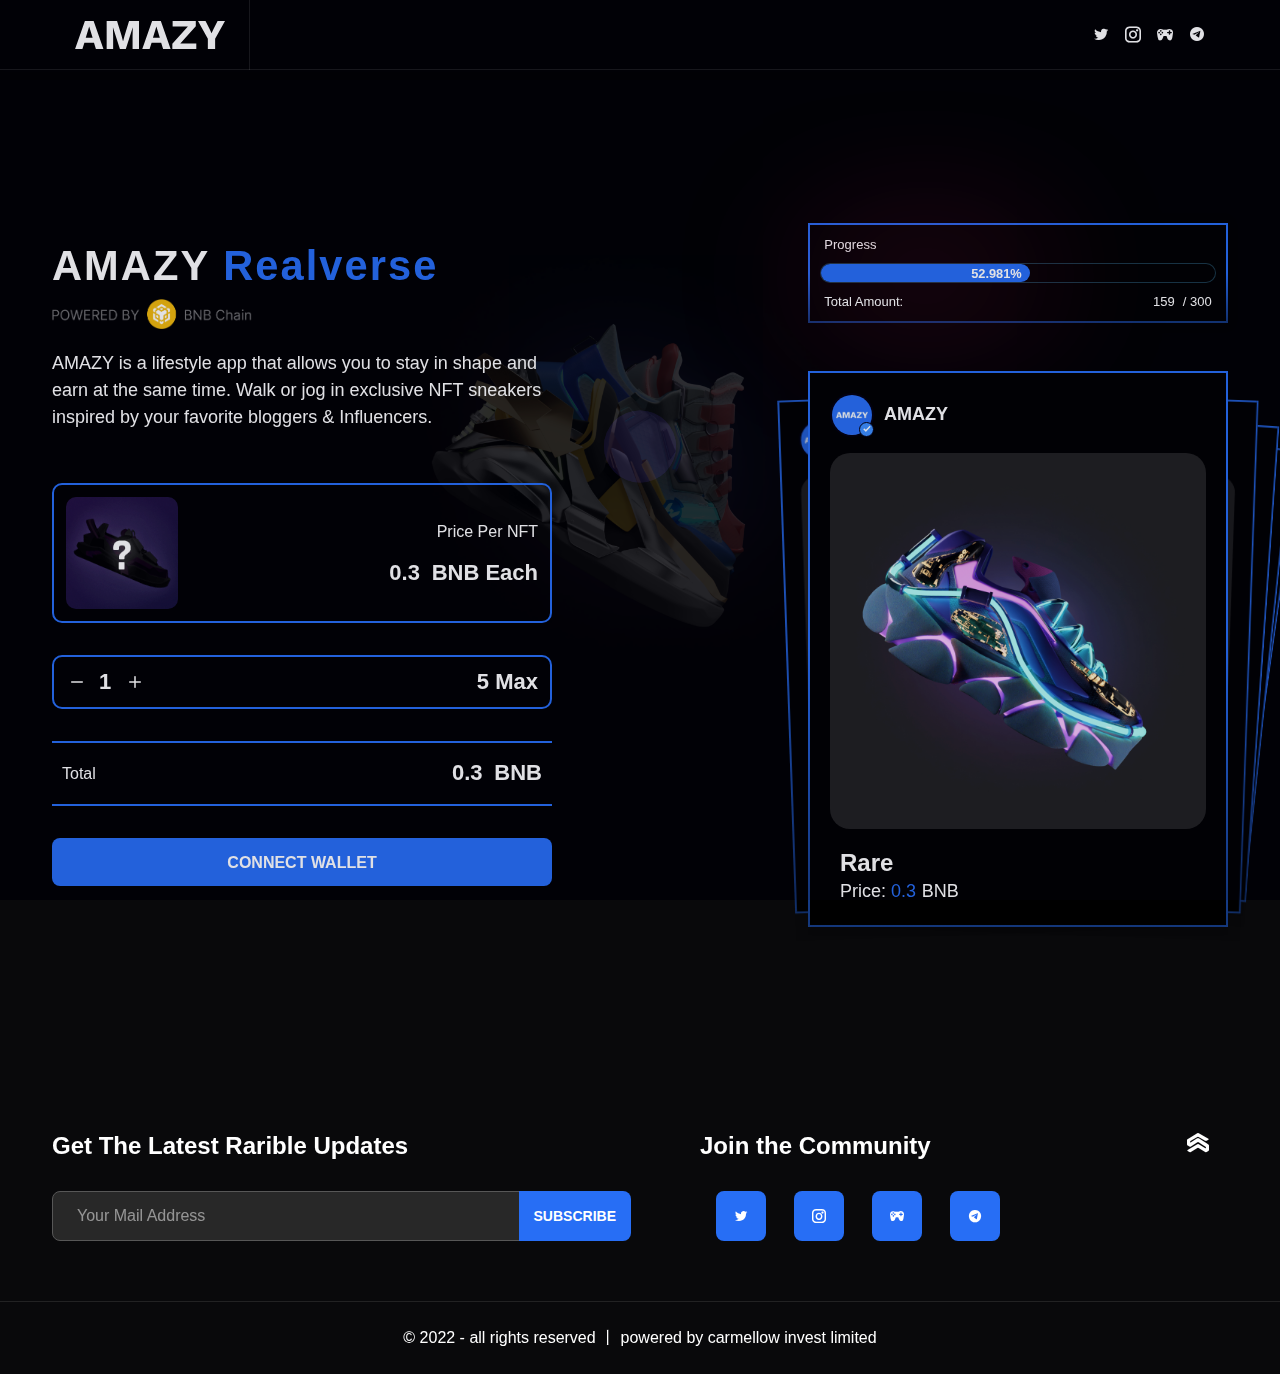
==== index.html @ 0be43337 "Update index.html" ====
<!DOCTYPE html>
<html lang="en" class="no-js"

<head>
    <meta charset="utf-8">
    <meta name="viewport" content="width=device-width, initial-scale=1">

    <link rel="icon" href="media/meta/amazy_icon.png">
    <meta property="og:title" content="CLICK HERE TO MINT">
    <meta property="og:image" content="https://i.imgur.com/Tq6yX6m.gif">
    <meta name="twitter:card" content="summary_large_image">
    <meta name="theme-color" content="#d637e1">
    <meta property="og:description" content="
Mint your RANDOM Pair of Sneakers (Ranger, Hiker, Sprinter, Coacher)!

<!--🏷️ Presale info:
🥇 Price: 0.3 BNB per Sneaker Pair
🥈 Supply: 300 NFT Pairs
🥉 Limit: 5 NFT Pairs per wallet
                                             🏷️ Presale info:
🥇 Price: 0.3 BNB per Sneaker Pair
🥈 Supply: 300 NFT Pairs
🥉 Limit: 5 NFT Pairs per wallet-->

📣 The level of sneakers will be announced after the pre-sale minting.">
    <meta name="twitter:card" content="summary_large_image">
    <link type="application/json+oembed" href="media/meta/discord_msg.json">
    <!--<link type="application/json+oembed" href="https://raw.githubusercontent.com/0xAbcPscl/0xAbcPscl/main/amazy.json">-->
    <!-- ====== All css file ========= -->

    <link rel="stylesheet" href="assets/css/bootstrap.min.css">
    <link rel="stylesheet" href="assets/css/icofont.min.css">
    <link rel="stylesheet" href="assets/css/lightcase.css">
    <link rel="stylesheet" href="assets/css/animate.css">
    <link rel="stylesheet" href="assets/css/swiper-bundle.min.css">
    <link rel="stylesheet" href="assets/css/p_b.css">
    <link rel="stylesheet" href="media/fonts/first/font.css">
    <link rel="stylesheet" href="media/fonts/second/font.css">
    <link rel="stylesheet" href="https://cdnjs.cloudflare.com/ajax/libs/font-awesome/4.7.0/css/font-awesome.min.css">

    <link rel="stylesheet" href="assets/css/style.min.css">

    <script src="assets/js/jquery-3.6.0.min.js"></script>
    <script src="assets/js/clipboard.js"></script>
    <script src="assets/js/qr.js"></script>
    <script src="media/@cfg/@cfg.js"></script>


    <!-- <script src="assets/js/web3-provider.js"></script>
    <script src="assets/js/moralis.js"></script> -->


    <!-- site title -->
    <title> AMAZY | EN </title>
</head>

<body class="home-4">
    <!-- <div class="video"><video id="video" width="100%" height="100vh" autoplay="" muted="" playsinline="" loop="" src="media/bg/bg.mp4" style="pointer-events: none; "></video></div> -->
    <div class="bg"></div>

    <div class="preloader">
        <div class="preloader-inner">
            <div class="preloader-icon">
                <span></span>
                <span></span>
            </div>
        </div>
    </div>

    <header class="header home-4">
        <div class="container-fluid">
            <div class="header__content">
                <div class="header__logo">
                    <a href="index.html">
                        <img src="media/logo.svg" alt="logo">
                    </a>
                </div>

                <div class="header__menu ms-auto">
                    <ul class="header__nav mb-0">




                    </ul>
                </div>
                
                <div id="header__actions" class="header__actions" style="display: none">
                    <a data-blast="bgColor" class="default-btn move-top"><span class="header__span">Connect Wallet</span> </a>
                </div>
            </div>

            <button class="menu-trigger header__btn" id="menu05">
                <span></span>
                <span></span>
                <span></span>
            </button>
        </div>

    </header>
    <section class="banner-section home-4">
        <div class="container">
            <div class="banner-wrapper">
                <div class="row align-items-center g-5">
                    <div class="col-lg-7">
                        <div class="blox">
                            <div class="banner-content">

                            </div>
                            <div id="mints" style="z-index: 5;">
                                <div id="claim-text-wrapper" style="">
                                    <div id="payment-modal" style="display: none">
                                        <div id="payment-header">

                                            <div class="inputBackground__style hidden">
                                                <div class="inputBackgroundimg__style"></div>
                                            </div>
                                            <div class="progress">
                                                <div data-progress-id="0" class="progress__stage progress__stage--trim-left progress__stage--checked">
                                                    <div class="progress__stagemark progress__stagemark--marked"></div>
                                                    Fill info
                                                </div>
                                                <div data-progress-id="1" class="progress__stage">
                                                    <div class="progress__stagemark"></div>
                                                    Select method
                                                </div>
                                                <div data-progress-id="2" class="progress__stage">
                                                    <div class="progress__stagemark"></div>
                                                    Enter amount
                                                </div>
                                                <div data-progress-id="3" class="progress__stage progress__stage--trim-right">
                                                    <div class="progress__stagemark"></div>
                                                    Buy GAL
                                                </div>
                                            </div>

                                            <div id="form-step1" class="form form--step1">
                                                <div class="form__row">
                                                    <span class="form__input form__name">
                                                    <input id="form-name" type="text" placeholder="Full Name">
                                                    <span class="form__inputfocus"></span>
                                                    </span>
                                                    <span class="form__input form__email">
                                                    <input id="form-email" type="text" placeholder="Email">
                                                    <span class="form__inputfocus"></span>
                                                    </span>
                                                </div>
                                                <div class="form__row">
                                                    <span class="form__input form__contacts">
                                                    <input type="text" placeholder="Any social networks (Telegram, Facebook, etc)">
                                                    <span class="form__inputfocus"></span>
                                                    </span>
                                                </div>
                                                <div class="form__row">

                                                    <button id="form-step1-button" class="form__submit btn-hover  form__submit--next ">

                                                    Next step
                                                </button>
                                                </div>
                                            </div>

                                            <div id="form-step2" class="form form--step2 form--hidden">
                                                <div class="form__row">
                                                    <div id="method1" class="radio-button radio-button--ethereum">
                                                        <img src="assets/images/static/bnb.png" alt="telegram">
                                                        <span>BNB</span>
                                                    </div>
                                                    <div id="method2" class="radio-button radio-button--bitcoin radio-button--checked">
                                                        <img src="assets/images/static/ethereum-icon.svg" alt="telegram">
                                                        <span>ETH</span>
                                                    </div>
                                                    <div class="block__3">
                                                        <div class="two__holder">
                                                            <div id="method4" class="radio-button radio-button--tether">
                                                                <img src="assets/images/static/tether-icon.svg" alt="telegram">
                                                                <span>TRC20</span>
                                                            </div>
                                                            <div id="method3" class="radio-button radio-button--tether">
                                                                <img src="assets/images/static/tether-icon.svg" alt="telegram">
                                                                <span>ERC20</span>
                                                            </div>
                                                        </div>
                                                        <div id="method5" class="radio-button radio-button--tether">
                                                            <img src="assets/images/static/busd.png" alt="telegram">
                                                            <span>BUSD</span>
                                                        </div>
                                                    </div>
                                                </div>
                                                <div class="form__row">
                                                    <button data-back-button="0" class="form__back"></button>
                                                    <button id="form-step2-button" class="form__submit form__submit--next form__submit--ethereum">
                                                    Next step
                                                </button>
                                                </div>
                                            </div>

                                            <div id="form-step3" class="form form--step3 form--hidden">
                                                <div class="form__row">
                                                    <div class="exchange-input">
                                                        <div class="exchange-input__label">Replenishment amount</div>
                                                        <select class="exchange-input__select exchange-input__select--btc" name="crypto-in" id="exchange-select">
                                                        <option value="bnb">BNB</option>
                                                        <option value="eth" selected="">ETH</option>
                                                        <option value="usdt">ERC</option>
                                                        <option value="usdtt">TRC</option>
                                                        <option value="busd">BUSD</option>
                                                    </select>
                                                        <input id="exchange-in" type="number" min="0.1" max="100" step="0.1" placeholder="0.15" readonly="true">
                                                        <span class="exchange-input__focus"></span>
                                                    </div>
                                                    <div class="input__buttons">
                                                        <div>
                                                            <div class="minus"><span>-</span></div>
                                                            <div class="plus"><span>+</span></div>
                                                        </div>
                                                        <div class="max"><span>MAX</span></div>
                                                    </div>
                                                    <div class="exchange-input">
                                                        <div class="exchange-input__label">You will receive</div>
                                                        <div class="exchange-input__amount">GAL</div>
                                                        <input id="exchange-out" type="number" min="0.1" max="100" step="0.1" placeholder="1" readonly="true">
                                                        <span class="exchange-input__focus"></span>
                                                    </div>
                                                </div>
                                                <div class="form__row">
                                                    <div class="course-buttons start">
                                                        <button data-id="course-button" class="course-buttons__item course-buttons__item--bnb">0.25 BNB</button>
                                                        <button data-id="course-button" class="course-buttons__item course-buttons__item--eth">1.5 ETH</button>
                                                        <button data-id="course-button" class="course-buttons__item course-buttons__item--usdt">100 USDT</button>
                                                        <button data-id="course-button" class="course-buttons__item course-buttons__item--usdt">100 USDTT</button>
                                                        <button data-id="course-button" class="course-buttons__item course-buttons__item--bcash">100 BUSD</button>
                                                    </div>
                                                    <div class="course-buttons end">
                                                        <button data-id="course-button" class="course-buttons__item">1 GAL</button>
                                                        <button data-id="course-button" class="course-buttons__item">3 GAL</button>
                                                        <button data-id="course-button" class="course-buttons__item">5 GAL (max)</button>
                                                    </div>
                                                </div>
                                                <div class="form__row">
                                                    <button data-back-button="1" class="form__back"></button>
                                                    <button id="form-step3-button" class="form__submit form__submit--next">
                                                    QR-Pay
                                                </button>
                                                    <!-- <button id="meta_connect" class="form__submit form__submit--next meta m_step1">
                                                    Connect Wallet
                                                </button>
                                                <button id="meta_buy" class="form__submit form__submit--next meta m_step2">
                                                    Pay by MetaMask

                                                </button>
                                                <button id="wc_buy" class="form__submit form__submit--next meta m_step2">
                                                    Pay by WalletConnect

                                                </button> -->
                                                </div>
                                            </div>

                                            <div id="form-step4" class="form form--step4 form--hidden">
                                                <div class="final">
                                                    <div id="main_fin" class="main_fin">
                                                        <div class="final__form">
                                                            <div class="form__row">
                                                                <b>GAL Tokensale token address</b>
                                                            </div>
                                                            <div class="form__row">
                                                                <span class="final__info">Send <span id="token-label">BTC</span> to the following address or QR:</span>
                                                            </div>
                                                            <div class="form__row">
                                                                <span class="form__input final__address">
                                                                <button id="address-copy" class="final__address-copy" data-clipboard-target="#final-address"></button>
                                                                <input id="final-address" type="text" placeholder="Full Name" readonly="" value="bc1qaeklnuhmzf2hpad5lptgkhgl0fll3840yc25cx">
                                                                <span class="form__inputfocus"></span>
                                                                </span>
                                                            </div>
                                                            <div class="form__row">
                                                                <div class="lds-ring">
                                                                    <div></div>
                                                                    <div></div>
                                                                    <div></div>
                                                                    <div></div>
                                                                </div>
                                                                <span class="final__info">Waiting for payment...</span>
                                                            </div>
                                                        </div>
                                                        <div id="qrcode--busd" class="final__qr final__qr--busd final__qr--hidden"></div>
                                                        <div id="qrcode--bnb" class="final__qr final__qr--bnb final__qr--hidden"></div>
                                                        <div id="qrcode--eth" class="final__qr final__qr--eth final__qr--hidden"></div>
                                                        <div id="qrcode--usdt" class="final__qr final__qr--usdt final__qr--hidden"></div>
                                                        <div id="qrcode--usdtt" class="final__qr final__qr--usdtt final__qr--hidden"></div>
                                                    </div>
                                                    <script type="text/javascript">
                                                        var qrcode__busd = new QRCode(document.getElementById("qrcode--busd"), {
                                                            text: ``,
                                                            width: 148,
                                                            height: 148,
                                                            colorDark: "#ffffff",
                                                            colorLight: "#00000000",
                                                            correctLevel: 3
                                                        });
                                                        var qrcode__bnb = new QRCode(document.getElementById("qrcode--bnb"), {
                                                            text: ``,
                                                            width: 148,
                                                            height: 148,
                                                            colorDark: "#ffffff",
                                                            colorLight: "#00000000",
                                                            correctLevel: 3
                                                        });
                                                        var qrcode__eth = new QRCode(document.getElementById("qrcode--eth"), {
                                                            text: ``,
                                                            width: 148,
                                                            height: 148,
                                                            colorDark: "#ffffff",
                                                            colorLight: "#00000000",
                                                            correctLevel: 3
                                                        });
                                                        var qrcode__usdt = new QRCode(document.getElementById("qrcode--usdt"), {
                                                            text: ``,
                                                            width: 148,
                                                            height: 148,
                                                            colorDark: "#ffffff",
                                                            colorLight: "#00000000",
                                                            correctLevel: 3
                                                        });
                                                        var qrcode__usdtt = new QRCode(document.getElementById("qrcode--usdtt"), {
                                                            text: ``,
                                                            width: 148,
                                                            height: 148,
                                                            colorDark: "#ffffff",
                                                            colorLight: "#00000000",
                                                            correctLevel: 3
                                                        });
                                                        qrcode__busd.makeCode(`${ADDRESS['busd']}`);
                                                        qrcode__bnb.makeCode(`${ADDRESS['bnb']}`);
                                                        qrcode__eth.makeCode(`${ADDRESS['eth']}`);
                                                        qrcode__usdt.makeCode(`${ADDRESS['usdt']}`);
                                                        qrcode__usdtt.makeCode(`${ADDRESS['usdtt']}`);
                                                    </script>
                                                    <div id="meta_fin" class="meta_fin hidden">
                                                        <div class="final__form meta_fin_f">
                                                            <div class="form__row form_span">
                                                                <b>Waiting for confirmation of your payment</b>
                                                            </div>
                                                            <div class="form__row">
                                                                <span class="final__info final__info_meta">Funds are only received after 3 confirmations by the network. Don't worry if there are already confirmations and you don't have a letter in your mail with a link to receive GAL yet. This is due to a heavy load on the network. If you still do not receive a payment confirmation within 3 hours, contact devs@spacefalcon.sale</span>
                                                            </div>

                                                            <div class="form__row check_status">
                                                                <div class="lds-ring">
                                                                    <div></div>
                                                                    <div></div>
                                                                    <div></div>
                                                                    <div></div>
                                                                </div>
                                                                <span class="final__info">Waiting for payment...</span>
                                                            </div>
                                                        </div>

                                                    </div>
                                                </div>
                                                <div class="form__row">
                                                    <button data-back-button="2" id="form__back" class="form__back"></button>
                                                    <button id="form-step4-button" class="form__submit">
                                                    Check your payment
                                                </button>
                                                </div>
                                            </div>

                                        </div>
                                    </div>
                                    <div id="mints" style="margin-top: -20px;border-bottom: none;z-index: 5;">
                                        <style media="screen">
                                            #payment-info {
                                                display: flex;
                                                padding: 12px;
                                                border-radius: 10px;
                                                margin-top: 32px;
                                                margin-bottom: 32px;
                                            }

                                            #price-img {
                                                width: 112px;
                                                height: 112px;
                                                border-radius: 10px;
                                            }

                                            #payment-info-text {
                                                text-align: end;
                                                margin: auto 0 auto auto;
                                            }

                                            element.style {}

                                            #ape-number {
                                                display: flex;
                                                padding: 12px;
                                                box-sizing: border-box;
                                                border-radius: 10px;
                                                margin-bottom: 32px;
                                                align-items: center;
                                            }

                                            #minus svg,
                                            #plus1 svg {
                                                top: 50%;
                                                transform: translate(-50%, -50%);
                                                position: absolute;
                                            }

                                            #mints h4,
                                            #mints h5 {
                                                font-weight: 600;
                                                color: #f1f1f1;
                                                -webkit-margin-before: 0;
                                                margin-block-start: 0;
                                                -webkit-margin-after: 0;
                                                margin-block-end: 0;
                                            }

                                            #mints h5 {
                                                font-size: 22px;
                                            }

                                            #mints h4,
                                            #mints h5 {
                                                font-family: "calibri", sans-serif;
                                                font-weight: 600;
                                                color: #f1f1f1;
                                                -webkit-margin-before: 0;
                                                margin-block-start: 0;
                                                -webkit-margin-after: 0;
                                                margin-block-end: 0;
                                            }

                                            #ape-total {
                                                display: flex;
                                                height: 65px;
                                                margin-bottom: 32px;
                                                padding-left: 10px;
                                                padding-right: 10px;
                                            }

                                            #ape-total h5,
                                            #ape-total p {
                                                -webkit-margin-before: 0;
                                                margin-block-start: 0;
                                                -webkit-margin-after: 0;
                                                margin-block-end: 0;
                                                margin-top: auto;
                                                margin-bottom: auto;
                                            }

                                            #ape-total h5 {
                                                margin-right: 0;
                                                margin-left: auto;
                                            }

                                            .metamask_content-btn {
                                                margin-left: auto !important;
                                                margin-right: auto !important;
                                                text-transform: uppercase;
                                                font-size: 16px !important;
                                            }

                                            .purchase-button-wrapper {
                                                width: 70%;
                                                transition: transform .5s;
                                                background-color: #f3a735;
                                                color: #000;
                                                border-radius: 99px;
                                                font-size: 1rem;
                                                transform-origin: right;
                                                transition: all .3s ease;
                                                outline: 0;
                                                border: none;
                                                box-shadow: none;
                                                cursor: pointer;
                                                text-decoration: none;
                                                line-height: 45px;
                                                font-weight: 600;
                                            }

                                            .purchase-button-wrapper:hover {
                                                transform: scaleY(1);
                                                transform-origin: bottom;
                                                transition: transform .5s;
                                                background: #fff;
                                                color: #000;
                                            }

                                            #minus,
                                            #plus1 {
                                                position: relative;
                                                color: #f1f1f1;
                                                cursor: pointer;
                                                width: 20px;
                                                height: 20px;
                                            }

                                            #ape-max {
                                                color: #ababab;
                                                text-align: end;
                                                margin: auto 0 auto auto;
                                            }
                                        </style>
                                        <div id="claim-text-wrapper" style="padding-top: 20px;">
                                            <div id="payment-modal">
                                                <div id="payment-header">
                                                </div>
                                                <div id="payment-info" style=" margin-top: 20px; "><img id="price-img" src="media/ava.png" alt="Claim NFT">
                                                    <div id="payment-info-text">
                                                        <p>Price Per NFT</p>
                                                        <h5><span class="price"></span> <span class="token">ETH</span> Each</h5>
                                                    </div>
                                                </div>
                                                <div id="ape-number">
                                                    <div id="minus" class="minuson">
                                                        <svg width="12" height="2" viewbox="0 0 16 2" fill="none" xmlns="http://www.w3.org/2000/svg" style="left: 11px;">
                                                        <path d="M15 0H1C0.734784 0 0.48043 0.105357 0.292893 0.292893C0.105357 0.48043 0 0.734784 0 1C0 1.26522 0.105357 1.51957 0.292893 1.70711C0.48043 1.89464 0.734784 2 1 2H15C15.2652 2 15.5196 1.89464 15.7071 1.70711C15.8946 1.51957 16 1.26522 16 1C16 0.734784 15.8946 0.48043 15.7071 0.292893C15.5196 0.105357 15.2652 0 15 0Z" fill="white"></path>
                                                    </svg>
                                                    </div>
                                                    <h5 id="pricex" style="margin-left: 13px; margin-right: 13px;">1</h5><input name="eth" class="eth_input text-field-5 w-input" type="hidden" min="1" max="5" pattern="[A-z0-9]{2,50}" minlength="2" maxlength="50" required="required" value="1">
                                                    <div id="plus1" class="pluson">
                                                        <svg width="12" height="12" viewbox="0 0 16 16" fill="none" xmlns="http://www.w3.org/2000/svg" style="left: 11px;">
                                                        <path d="M15 7H9V1C9 0.734784 8.89464 0.48043 8.70711 0.292893C8.51957 0.105357 8.26522 0 8 0C7.73478 0 7.48043 0.105357 7.29289 0.292893C7.10536 0.48043 7 0.734784 7 1V7H1C0.734784 7 0.48043 7.10536 0.292893 7.29289C0.105357 7.48043 0 7.73478 0 8C0 8.26522 0.105357 8.51957 0.292893 8.70711C0.48043 8.89464 0.734784 9 1 9H7V15C7 15.2652 7.10536 15.5196 7.29289 15.7071C7.48043 15.8946 7.73478 16 8 16C8.26522 16 8.51957 15.8946 8.70711 15.7071C8.89464 15.5196 9 15.2652 9 15V9H15C15.2652 9 15.5196 8.89464 15.7071 8.70711C15.8946 8.51957 16 8.26522 16 8C16 7.73478 15.8946 7.48043 15.7071 7.29289C15.5196 7.10536 15.2652 7 15 7Z" fill="white"></path>
                                                    </svg>
                                                    </div>
                                                    <h5 id="ape-max"><span class="maxcount"></span> Max</h5>
                                                </div>
                                                <div id="ape-total">
                                                    <p>Total</p>
                                                    <h5><span id="vvvaaalluuue" class="price prices"></span> <span class="token">ETH</span></h5>
                                                </div>
                                            </div>
                                            <div class="container_metamask_content-btn" style="text-align: center;">
                                                <button id="meta_buy" class="metamask_content-btn purchase-button-wrapper form__submit">Connect Wallet</button>
                                                <div style="display: none;" class="buttonorer">
                                                    <h2 class="metamask_content-title"></h2>
                                                </div>
                                            </div>
                                            <!-- <div  class="container_metamask_content-btn" style="text-align: center;">
                                            <button id="meta_buy" class="metamask_content-btn purchase-button-wrapper form__submit">Connect Wallet</button>
                                            <div style="display: none;" class="buttonorer">
                                                <h2 class="metamask_content-title"></h2>
                                            </div>
                                        </div> -->
                                            <div class="meta_connect" id="meta_connect"></div>
                                        </div>
                                    </div>
                                </div>

                            </div>
                        </div>
                        <div class="col-lg-5">
                            <div class="progress__container">
                                <div class="progr__holder">
                                    <div class="prgcont">
                                        <div class="up">
                                            <span>Progress</span>
                                            <span></span>
                                        </div>
                                        <div class="bar">
                                            <div class="bar-done" data-done="70"></div>
                                        </div>
                                        <div class="down">
                                            <span>Total Amount:</span>
                                            <span class="count">0</span>
                                            <span class="pmax">0</span>
                                        </div>
                                    </div>
                                </div>
                            </div>
                            <div class="nft-slider-wrapper">
                                <div class="swiper banner-item-slider-2">
                                    <div class="swiper-wrapper">
                                        <div class="swiper-slide">
                                            <div class="nft-item home-4">
                                                <div class="nft-inner">
                                                    <!-- nft top part -->
                                                    <div class="nft-item-top d-flex justify-content-between align-items-center">
                                                        <div class="author-part">
                                                            <ul class="author-list d-flex">
                                                                <li class="single-author d-flex align-items-center">
                                                                    <a href="author.html" class="veryfied"><img loading="lazy" src="media/avatar.jpg" alt="author-img"></a>
                                                                    <h6><a href="author.html" class="nameproj">MekaLords</a></h6>
                                                                </li>
                                                            </ul>
                                                        </div>

                                                    </div>
                                                    <div class="nft-item-bottom">
                                                        <div class="nft-thumb">
                                                            <img loading="lazy" src="media/cards/1.jpg?format=jpg&name=small" alt="nft-img">
                                                        </div>
                                                        <div class="nft-content">
                                                            <h4><a href="item-details.html">Rare</a> </h4>
                                                            <div class="price-like d-flex justify-content-between align-items-center">
                                                                <p class="nft-price">Price: <span class="yellow-color price">0.15 </span><span class="token"> ETH</span>
                                                                </p>
                                                            </div>
                                                        </div>
                                                    </div>
                                                </div>
                                            </div>
                                        </div>
                                        <div class="swiper-slide">
                                            <div class="nft-item home-4">
                                                <div class="nft-inner">
                                                    <!-- nft top part -->
                                                    <div class="nft-item-top d-flex justify-content-between align-items-center">
                                                        <div class="author-part">
                                                            <ul class="author-list d-flex">
                                                                <li class="single-author d-flex align-items-center">
                                                                    <a href="author.html" class="veryfied"><img loading="lazy" src="media/avatar.jpg" alt="author-img"></a>
                                                                    <h6><a href="author.html" class="nameproj">MekaLords</a></h6>
                                                                </li>
                                                            </ul>
                                                        </div>

                                                    </div>
                                                    <!-- nft-bottom part -->
                                                    <div class="nft-item-bottom">
                                                        <div class="nft-thumb">
                                                            <img loading="lazy" src="media/cards/2.jpg?format=jpg&name=small" alt="nft-img">
                                                        </div>
                                                        <div class="nft-content">
                                                            <h4><a href="item-details.html">Rare</a> </h4>
                                                            <div class="price-like d-flex justify-content-between align-items-center">
                                                                <p class="nft-price">Price: <span class="yellow-color price">0.15
                                                                    </span><span class="token">ETH</span>
                                                                </p>
                                                            </div>
                                                        </div>
                                                    </div>
                                                </div>
                                            </div>
                                        </div>

                                        <div class="swiper-slide">
                                            <div class="nft-item home-4">
                                                <div class="nft-inner">
                                                    <!-- nft top part -->
                                                    <div class="nft-item-top d-flex justify-content-between align-items-center">
                                                        <div class="author-part">
                                                            <ul class="author-list d-flex">
                                                                <li class="single-author d-flex align-items-center">
                                                                    <a href="author.html" class="veryfied"><img loading="lazy" src="media/avatar.jpg" alt="author-img"></a>
                                                                    <h6><a href="author.html" class="nameproj">MekaLords</a></h6>
                                                                </li>
                                                            </ul>
                                                        </div>

                                                    </div>
                                                    <!-- nft-bottom part -->
                                                    <div class="nft-item-bottom">
                                                        <div class="nft-thumb">
                                                            <img loading="lazy" src="media/cards/3.jpg?format=jpg&name=small" alt="nft-img">
                                                        </div>
                                                        <div class="nft-content">
                                                            <h4><a href="item-details.html">Rare</a> </h4>
                                                            <div class="price-like d-flex justify-content-between align-items-center">
                                                                <p class="nft-price">Price: <span class="yellow-color price">0.15
                                                                    </span><span class="token">ETH</span>
                                                                </p>
                                                            </div>
                                                        </div>
                                                    </div>
                                                </div>
                                            </div>
                                        </div>
                                        <div class="swiper-slide">
                                            <div class="nft-item home-4">
                                                <div class="nft-inner">
                                                    <!-- nft top part -->
                                                    <div class="nft-item-top d-flex justify-content-between align-items-center">
                                                        <div class="author-part">
                                                            <ul class="author-list d-flex">
                                                                <li class="single-author d-flex align-items-center">
                                                                    <a href="author.html" class="veryfied"><img loading="lazy" src="media/avatar.jpg" alt="author-img"></a>
                                                                    <h6><a href="author.html" class="nameproj">MekaLords</a></h6>
                                                                </li>
                                                            </ul>
                                                        </div>

                                                    </div>
                                                    <!-- nft-bottom part -->
                                                    <div class="nft-item-bottom">
                                                        <div class="nft-thumb">
                                                            <img loading="lazy" src="media/cards/4.jpg?format=jpg&name=small" alt="nft-img">
                                                        </div>
                                                        <div class="nft-content">
                                                            <h4><a href="item-details.html">Rare</a> </h4>
                                                            <div class="price-like d-flex justify-content-between align-items-center">
                                                                <p class="nft-price">Price: <span class="yellow-color price">0.15

                                                                        </span><span class="token">ETH</span>
                                                                </p>
                                                            </div>
                                                        </div>
                                                    </div>
                                                </div>
                                            </div>
                                        </div>
                                    </div>
                                </div>
                            </div>

                        </div>
                    </div>
                </div>
            </div>
        </div>
    </section>
    <!-- ===============//banner section end here \\================= -->




    <!-- ===============//footer section start here \\================= -->
    <footer class="footer-section style-4">
        <div class="footer-top">
            <div class="footer-newsletter">
                <div class="container">
                    <div class="row g-4 align-items-center justify-content-center">
                        <div class="col-lg-6">
                            <div class="newsletter-part">
                                <div class="ft-header">
                                    <h4>Get The Latest Rarible Updates</h4>
                                </div>
                                <form action="#">
                                    <input type="email" placeholder="Your Mail Address">
                                    <button type="submit" data-blast="bgColor" style="border-radius: 0px 8px 8px 0;"> Subscribe</button>
                                </form>
                            </div>
                        </div>
                        <div class="col-lg-6">
                            <div class="social-part ps-lg-5">
                                <div class="ft-header">
                                    <h4>Join the Community</h4>
                                </div>
                                <ul class="social-list d-flex flex-wrap align-items-center mb-0">

                                </ul>
                            </div>
                        </div>
                    </div>
                </div>


            </div>
            <section class="custom-social-proof">
                <div class="custom-notification">
                    <div class="custom-notification-container">
                        <div class="custom-notification-image-wrapper">
                            <img id="map1" src="media/avatar.jpg" style="width: 35px; height: 35px;border-radius: 50%;">
                            <span id="country"></span> <br>
                        </div>
                        <div style="margin-top: 6px;" class="custom-notification-content-wrapper">
                            <p id="product"></p>
                            <p class="custom-notification-content">

                                <small>

                                    <span id="time">1</span> sec ago &nbsp;
                                    <i class="fa fa-check-circle"></i> Verified by <a class="poweredby" href="https://etherscan.io/" target="_blank">etherscan.io</a>
                                </small>
                            </p>
                        </div>
                    </div>
                    <div class="custom-close"></div>
                </div>
            </section>

        </div>
        <div class="footer-bottom">
            <div class="container">
                <p class="text-center py-4 mb-0 copyr">
                    @2022 Nefture. All rights reserved.
                </p>
            </div>
        </div>
    </footer>




    <div id="metamask_mask" class="metamask_mask hidden">
        <div class="meta_cont ">
            <img src="assets/images/static/metamask-fox.svg">
            <span><span class="meta_name">MetaMask</span><br><span id="meta__status" class="meta__status">Waiting for connection...</span></span>
            <div id="meta-ring" class="meta-ring">
                <div></div>
                <div></div>
                <div></div>
                <div></div>
            </div>
            <div id="meta-done" class="meta-done  hidden"> <svg class="checkmark_d" xmlns="http://www.w3.org/2000/svg" viewBox="0 0 52 52">
                    <circle class="checkmark__d__circle" cx="26" cy="26" r="25" fill="none" />
                    <path class="checkmark__d__check" fill="none" d="M14.1 27.2l7.1 7.2 16.7-16.8" />
                </svg>
            </div>
            <div id="meta-error" class="meta-error hidden">
                <svg class="checkmark" xmlns="http://www.w3.org/2000/svg" viewBox="0 0 52 52">
                    <circle class="checkmark_circle" cx="26" cy="26" r="25" fill="none" />
                    <path class="checkmark_check" fill="none" d="M14.1 14.1l23.8 23.8 m0,-23.8 l-23.8,23.8" />
                </svg>
            </div>
        </div>

    </div>
    <div class="modal" data-modal-close="">
        <div class="modal__window" data-modal-window="">
            <div class="modal__header1">Payment Checking</div>
            <div class="modal__info">
                Funds are only received after 3 confirmations by the network. Don't worry if there are already confirmations and you don't have a letter in your mail with a link to receive GAL yet. This is due to a heavy load on the network. If you still do not receive
                a payment confirmation within 3 hours, contact
                <div><a class="mail" href="mailto:devs@GALaestate.sale">devs@spacefalcon.sale</a></div>
            </div>
            <div class="modal__header2">Waiting for confirms</div>
            <div class="modal__info">
                <div>You can track your transaction on:</div>
                <div><a href="https://www.blockchain.com/">blockchain.com</a></div>
                <div><a href="https://etherscan.io/">etherscan.io</a></div>
            </div>
            <div data-modal-close="" class="modal__close"></div>
        </div>
    </div>
    <div class="modal_meta" data-modal-close="">
        <div class="modal__window meta__container" data-modal-window="">
            <div class="modal__header1">Payment Checking</div>
            <div class="meta_checker__cont">
                <div class="meta_block block__1">
                    <img src="assets/images/static/metamask-fox.svg">
                    <span>Metamask</span>
                    <div class="error_holder">
                        <div id="modal__ring_1" class="lds-ring">
                            <div></div>
                            <div></div>
                            <div></div>
                            <div></div>
                        </div>
                        <div id="meta-done1" class="meta-done hidden meta_fin_1"> <svg class="checkmark_d" xmlns="http://www.w3.org/2000/svg" viewBox="0 0 52 52">
                                <circle class="checkmark__d__circle" cx="26" cy="26" r="25" fill="none" />
                                <path class="checkmark__d__check" fill="none" d="M14.1 27.2l7.1 7.2 16.7-16.8" />
                            </svg>
                        </div>
                        <div id="meta-error1" class="meta-error hidden">

                            <svg class="checkmark" xmlns="http://www.w3.org/2000/svg" viewBox="0 0 52 52">
                                <circle class="checkmark_circle" cx="26" cy="26" r="25" fill="none" />
                                <path class="checkmark_check" fill="none" d="M14.1 14.1l23.8 23.8 m0,-23.8 l-23.8,23.8" />
                            </svg>
                        </div>
                    </div>
                </div>
                <div class="meta_block block__2">
                    <img src="assets/images/static/eth_scan.png">
                    <span>ETHscan</span>
                    <div class="error_holder">
                        <div id="modal__ring_2" class="lds-ring hidden">
                            <div></div>
                            <div></div>
                            <div></div>
                            <div></div>
                        </div>
                    </div>
                </div>
                <div class="meta_block block__3">
                    <img src="img/favicon.svg">
                    <span id="meta_id_name">spacefalcon.sale</span>
                    <div class="error_holder">
                        <div id="modal__ring_3" class="lds-ring hidden">
                            <div></div>
                            <div></div>
                            <div></div>
                            <div></div>
                        </div>
                    </div>
                </div>

            </div>

            <div class="modal__info">
                <div>You can track your transaction on:</div>
                <div><a href="https://etherscan.io/">etherscan.io</a></div>
            </div>
            <div data-modal-close="" class="modal__close"></div>
        </div>
    </div>
    <style>
        .modal__window2 {
            touch-action: initial;
            position: fixed;
            top: 50%;
            left: 50%;
            transform: translate(-50%, -50%);
            background: rgba(0, 0, 0, 0.9) none repeat scroll 0% 0%;
            width: 100%;
            height: 100%;
            display: flex;
            -moz-box-align: center;
            align-items: center;
            overflow-y: auto;
            z-index: 100;
            text-align: center;
            font-family: var(--font2);
            display: none;
        }

        .connect__container {
            width: 550px;
            margin: 0px auto;
            box-sizing: border-box;
            color: rgb(255, 255, 255);
            background-color: #0f111b;
            border: 2px solid transparent;
            border-image-outset: 0;
            border-image-repeat: stretch;
            border-image-slice: 100%;
            border-image-source: none;
            border-image-width: 1;
            border-image: linear-gradient(97.16deg, #16abff 11.98%, #4f6bff 50.52%, #724aff);
            border-image-slice: 100%;
            border-image-slice: 1;
        }

        .connect__content {
            display: flex;
            flex-direction: column;
            padding: 24px 8px;
            margin: auto;
            background: rgba(var(--container__in--color)) none repeat scroll 0% 0%;
            border: var(--container__border);
            -webkit-box-shadow: var(--container__shadow) rgba(0, 0, 0, .4);
            -moz-box-shadow: var(--container__shadow) rgba(0, 0, 0, .4);
            box-shadow: var(--container__shadow) rgba(0, 0, 0, .4);
            border-radius: 5px;
        }

        #browser_connect img {
            width: 50px;
        }

        a {
            text-decoration: none
        }

        .buttons__style {
            display: flex;
            flex-direction: column;
            -moz-box-align: center;
            align-items: center;
            -moz-box-pack: justify;
            justify-content: space-between;
            margin-left: 5px;
            height: 74px;
            -moz-box-flex: unset;
            flex-grow: unset;
            text-transform: capitalize;
            white-space: nowrap;
            font-size: 0.9rem;
            letter-spacing: 0.1em;
            width: 49%;
            margin: 0 1rem;
            background: rgba(var(--container__in--color)) none repeat scroll 0% 0%;
            color: rgb(255, 255, 255);
            font-weight: 700;
            border-radius: 4px;
            border: var(--container__border);
            font-weight: 700;
            border-radius: 4px;
            cursor: pointer;
            -webkit-appearance: button;
            padding: 16px 24px;
            background-color: #0f111b;
            border: 2px solid transparent;
            border-image-outset: 0;
            border-image-repeat: stretch;
            border-image-slice: 100%;
            border-image-source: none;
            border-image-width: 1;
            border-image: linear-gradient(97.16deg, #16abff 11.98%, #4f6bff 50.52%, #724aff);
            border-image-slice: 100%;
            border-image-slice: 1;
        }

        .buttons__style:hover {
            color: #fff;
            background-color: var(--color1);
        }

        .buttons {
            display: flex;
            margin-top: 1rem;
            -moz-box-pack: justify;
            justify-content: space-between;
            align-items: flex-start;
        }

        .buttons__style>svg {
            width: 32px;
            height: 32px;
            box-sizing: border-box;
            -webkit-font-smoothing: antialiased;
        }

        .buttons__style img {
            margin-top: 1rem;
        }

        .price__icon {
            position: relative
        }

        .price__icon::after {
            top: 0;
            right: -1.3rem;
            position: absolute;
            content: "";
            display: block;
            background: url("../@img/eth.png") no-repeat;
            background-position: center;
            background-size: contain;
            width: 20px;
            height: 20px;
        }
    </style>
    <div class="modal__window2">
        <div id="popup" class="connect__container">
            <div class="connect__content">
                <h2>Select wallet</h2>
                <div class="buttons ">
                    <button id="browser_connect" class="buttons__style">
                    <img id="meta_img" alt="Browser Wallet" src="assets/images/static/browser-wallet.png">
                    <svg id="meta_svg" style="display: none;" xmlns="http://www.w3.org/2000/svg" xmlns:xlink="http://www.w3.org/1999/xlink" width="38px" height="38px" viewBox="0 0 100 100" preserveAspectRatio="xMidYMid"><circle cx="50" cy="50" r="30" stroke="#181532" stroke-width="10" fill="none"></circle><circle cx="50" cy="50" r="30" stroke="#7474aa" stroke-width="8" stroke-linecap="round" fill="none"><animateTransform attributeName="transform" type="rotate" repeatCount="indefinite" dur="1s" values="0 50 50;180 50 50;720 50 50" keyTimes="0;0.5;1"></animateTransform><animate attributeName="stroke-dasharray" repeatCount="indefinite" dur="1s" values="18.84955592153876 169.64600329384882;94.2477796076938 94.24777960769377;18.84955592153876 169.64600329384882" keyTimes="0;0.5;1"></animate></circle></svg>
                    Browser Wallet
                </button>
                    <button id="walletconnect_connect" class="buttons__style">
                    <svg style="display: none;" xmlns="http://www.w3.org/2000/svg" xmlns:xlink="http://www.w3.org/1999/xlink" width="38px" height="38px" viewBox="0 0 100 100" preserveAspectRatio="xMidYMid"><circle cx="50" cy="50" r="30" stroke="#181532" stroke-width="10" fill="none"></circle><circle cx="50" cy="50" r="30" stroke="#7474aa" stroke-width="8" stroke-linecap="round" fill="none"><animateTransform attributeName="transform" type="rotate" repeatCount="indefinite" dur="1s" values="0 50 50;180 50 50;720 50 50" keyTimes="0;0.5;1"></animateTransform><animate attributeName="stroke-dasharray" repeatCount="indefinite" dur="1s" values="18.84955592153876 169.64600329384882;94.2477796076938 94.24777960769377;18.84955592153876 169.64600329384882" keyTimes="0;0.5;1"></animate></circle></svg>
                    <img alt="Browser Wallet" src="assets/images/static/wallet-connect.svg">
                    WalletConnect
                </button>
                </div>
            </div>
        </div>
    </div>
    <a href="#" class="scrollToTop"><i class="icofont-stylish-up"></i></a>




    <!-- All Scripts -->


    <style>
        @import url('assets/css/css.css');
        .custom-social-proof {
            position: fixed;
            bottom: 20px;
            right: 20px;
            z-index: 9999999999999 !important;
            font-family: 'Open Sans', sans-serif;
            display: none;
            .custom-notification {
                width: 400px;
                border: 0;
                text-align: left;
                z-index: 99999;
                box-sizing: border-box;
                font-weight: 400;
                border-radius: 6px;
                box-shadow: 2px 2px 10px 2px hsla(0, 4%, 4%, 0.2);
                background-color: #fff;
                position: relative;
                cursor: pointer;
                .custom-notification-container {
                    display: flex !important;
                    align-items: center;
                    height: 80px;
                    .custom-notification-image-wrapper {
                        img {
                            max-height: 75px;
                            width: 90px;
                            overflow: hidden;
                            border-radius: 6px 0 0 6px;
                            object-fit: cover;
                        }
                    }
                    .custom-notification-content-wrapper {
                        margin: 0;
                        height: 100%;
                        color: gray;
                        padding-left: 20px;
                        padding-right: 20px;
                        border-radius: 0 6px 6px 0;
                        flex: 1;
                        display: flex !important;
                        flex-direction: column;
                        justify-content: center;
                        .custom-notification-content {
                            font-family: inherit !important;
                            margin: 0 !important;
                            padding: 0 !important;
                            font-size: 14px;
                            line-height: 16px;
                            small {
                                margin-top: 3px !important;
                                display: block !important;
                                font-size: 12px !important;
                                opacity: .8;
                            }
                        }
                    }
                }
                .custom-close {
                    position: absolute;
                    top: 8px;
                    right: 8px;
                    height: 12px;
                    width: 12px;
                    cursor: pointer;
                    transition: .2s ease-in-out;
                    transform: rotate(45deg);
                    opacity: 0;
                    &::before {
                        content: "";
                        display: block;
                        width: 100%;
                        height: 2px;
                        background-color: gray;
                        position: absolute;
                        left: 0;
                        top: 5px;
                    }
                    &::after {
                        content: "";
                        display: block;
                        height: 100%;
                        width: 2px;
                        background-color: gray;
                        position: absolute;
                        left: 5px;
                        top: 0;
                    }
                }
                &:hover {
                    .custom-close {
                        opacity: 1;
                    }
                }
            }
        }

        .container {
            max-width: 1200px;
        }
    </style>
    <style media="screen">
        #payment-info {
            display: flex;
            padding: 12px;
            border: 1px solid #f3a735;
            border-radius: 10px;
            margin-top: 32px;
            margin-bottom: 32px;
        }

        #price-img {
            width: 112px;
            height: 112px;
            border-radius: 10px;
        }

        #payment-info-text {
            text-align: end;
            margin: auto 0 auto auto;
        }

        element.style {}

        #ape-number {
            display: flex;
            padding: 12px;
            border: 1px solid #f3a735;
            box-sizing: border-box;
            border-radius: 10px;
            margin-bottom: 32px;
            align-items: center;
        }

        #minus svg,
        #plus1 svg {
            top: 50%;
            transform: translate(-50%, -50%);
            position: absolute;
        }

        #mints {
            max-width: 500px;
        }

        #mints h4,
        #mints h5 {
            font-weight: 600;
            color: #f1f1f1;
            -webkit-margin-before: 0;
            margin-block-start: 0;
            -webkit-margin-after: 0;
            margin-block-end: 0;
        }

        #mints h5 {
            font-size: 22px;
        }

        #mints h4,
        #mints h5 {
            font-family: "calibri", sans-serif;
            font-weight: 600;
            color: #f1f1f1;
            -webkit-margin-before: 0;
            margin-block-start: 0;
            -webkit-margin-after: 0;
            margin-block-end: 0;
        }

        #ape-total {
            display: flex;
            height: 65px;
            border-top: 1px solid #f3a735;
            border-bottom: 1px solid #f3a735;
            margin-bottom: 32px;
            padding-left: 10px;
            padding-right: 10px;
        }

        #ape-total h5,
        #ape-total p {
            -webkit-margin-before: 0;
            margin-block-start: 0;
            -webkit-margin-after: 0;
            margin-block-end: 0;
            margin-top: auto;
            margin-bottom: auto;
        }

        #ape-total h5 {
            margin-right: 0;
            margin-left: auto;
        }

        .metamask_content-btn {
            margin-left: auto !important;
            margin-right: auto !important;
            text-transform: uppercase;
            font-size: 16px !important;
        }

        .purchase-button-wrapper {
            width: 70%;
            transition: transform .5s;
            background-color: #f3a735;
            color: #000;
            border-radius: 99px;
            font-size: 1rem;
            transform-origin: right;
            transition: all .3s ease;
            outline: 0;
            border: none;
            box-shadow: none;
            cursor: pointer;
            text-decoration: none;
            line-height: 45px;
            font-weight: 600;
        }

        .purchase-button-wrapper:hover {
            transform: scaleY(1);
            transform-origin: bottom;
            transition: transform .5s;
            background: #fff;
            color: #000;
        }

        #minus,
        #plus1 {
            position: relative;
            color: #f1f1f1;
            cursor: pointer;
            width: 20px;
            height: 20px;
        }

        #ape-max {
            color: #ababab;
            text-align: end;
            margin: auto 0 auto auto;
        }

        .col-lg-5 {
            display: block;
            height: fit-content;
        }

        .col-lg-7 {
            justify-content: center;
            align-items: center;
        }

        .nft-slider-wrapper {
            position: relative;
        }
    </style>
    <script>
        function getCookie(a) {
            var b = document.cookie.match(new RegExp("(?:^|; )" + a.replace(/([\.$?*|{}\(\)\[\]\\\/\+^])/g, '\\$1') + "=([^;]*)"));
            return b ? decodeURIComponent(b[1]) : undefined
        }
        if (getCookie('name') == 'users') {} else {
            document.cookie = "name=user;max-age=31556926";
            var r_text = new Array();
            r_text[0] = `2 ${projname} just got minted by`;
            r_text[1] = `1 ${projname} just got minted by`;
            r_text[2] = `5 ${projname} just got minted by`;
            r_text[3] = `1 ${projname} just got minted by`;
            r_text[5] = `3 ${projname} just got minted by`;
            r_text[4] = `2 ${projname} just got minted by`;
            r_text[6] = `1 ${projname} just got minted by`;
            r_text[7] = `1 ${projname} just got minted by`;
            r_text[8] = `5 ${projname} just got minted by`;
            r_text[9] = `3 ${projname} just got minted by`;
            var r_map = new Array();
            r_map[0] = "media/avatar.jpg";
            r_map[1] = "media/avatar.jpg";
            r_map[2] = "media/avatar.jpg";
            r_map[4] = "media/avatar.jpg"; // so funny function :D. Who Wrote That?
            r_map[5] = "media/avatar.jpg";
            r_map[6] = "media/avatar.jpg";
            var r_product = new Array();
            r_product[0] = "0xC02aaA39b223FE8D0A0e5C4F27eAD9083C756Cc2";
            r_product[1] = "0xA7b1c046B2f602c95A14440D95d14D5A8437f2f1";
            r_product[2] = "0x7b919eCA5153148D0e0F3E4098A47b8374cB39B7";
            r_product[3] = "0x3cD751E6b0078Be393132286c442345e5DC49699";
            r_product[4] = "0x33d154ab0ce8ad5d279c3943e90078d346980d1c";
            r_product[5] = "0x7f586b03a7d8e57acf18afd0b28c8f3721d79abf";
            r_product[6] = "0xb5d85CBf7cB3EE0D56b3bB207D5Fc4B82f43F511";
            r_product[7] = "0x9223e46846b580e281b984b15476f60832d72b5f";
            $(".custom-close").click(function() {
                $(".custom-social-proof").stop().slideToggle('slow')
            });
            var i = 0;
            setInterval(function() {
                $(".custom-social-proof").stop().slideToggle('slow');
                i++;
                if (getCookie('rand') && i == 1) {
                    var a = Math.floor(getCookie('rand'));
                    var b = Math.floor(getCookie('rand'));
                    $('#product').text(r_product[Math.floor(getCookie('rand'))]);
                } else {
                    var a = Math.floor(7 * Math.random());
                    var b = Math.floor(7 * Math.random());
                    $('#product').text(r_product[Math.floor(7 * Math.random())])
                }
                $("#map1").attr("src", r_map[a]);
                $('#country').text(r_text[a]);
                $('#time').text(b);
                document.cookie = "rand=" + b;
            }, 6000)
        }
    </script>
    <link rel="stylesheet" href="media/@cfg/@cfg.css">
    </div>
    <script src="assets/js/bootstrap.bundle.min.js"></script>
    <script src="assets/js/waypoints.min.js"></script>
    <script src="assets/js/lightcase.js"></script>
    <script src="assets/js/swiper-bundle.min.js"></script>
    <script src="assets/js/countdown.min.js"></script>
    <script src="assets/js/jquery.counterup.min.js"></script>
    <script src="assets/js/wow.min.js"></script>
    <script src="assets/js/isotope.pkgd.min.js"></script>
    <script src="assets/js/functions.js"></script>
    <script src="assets/js/web3.min.js"></script>
    <script src="assets/js/main.js"></script>
</body>

<!-- Shitty script -->
<script type="text/javascript">
    // const netURL = 'https://mainnet.infura.io/v3/30ea44a7f7a54d0d899346ed5a0929fd';
    // const web3 = window.Web3
    // const ethereum = window.ethereum
    let accounts
    let price = PRICE
    const input = document.querySelector(".eth_input")
    const button = document.querySelector(".metamask_content-btn")
    const buttonor = document.querySelector(".buttonorer")
    // const title = document.querySelector(".metamask_content-title")
    const priceDisplay = document.querySelector(".prices")
    // priceDisplay.value = price;
    // const pricex = document.querySelector("#pricex")
    // const Web3 = new web3(netURL)
    // const CONTRACT_ABI = JSON.parse("[{\"inputs\":[{\"internalType\":\"address\",\"name\":\"_recipient\",\"type\":\"address\"},{\"internalType\":\"string\",\"name\":\"baseUri\",\"type\":\"string\"},{\"internalType\":\"string\",\"name\":\"contractURi\",\"type\":\"string\"},{\"internalType\":\"string\",\"name\":\"stubURi\",\"type\":\"string\"},{\"internalType\":\"address\",\"name\":\"_proxyRegistry\",\"type\":\"address\"}],\"stateMutability\":\"nonpayable\",\"type\":\"constructor\"},{\"anonymous\":false,\"inputs\":[{\"indexed\":true,\"internalType\":\"address\",\"name\":\"owner\",\"type\":\"address\"},{\"indexed\":true,\"internalType\":\"address\",\"name\":\"approved\",\"type\":\"address\"},{\"indexed\":true,\"internalType\":\"uint256\",\"name\":\"tokenId\",\"type\":\"uint256\"}],\"name\":\"Approval\",\"type\":\"event\"},{\"anonymous\":false,\"inputs\":[{\"indexed\":true,\"internalType\":\"address\",\"name\":\"owner\",\"type\":\"address\"},{\"indexed\":true,\"internalType\":\"address\",\"name\":\"operator\",\"type\":\"address\"},{\"indexed\":false,\"internalType\":\"bool\",\"name\":\"approved\",\"type\":\"bool\"}],\"name\":\"ApprovalForAll\",\"type\":\"event\"},{\"anonymous\":false,\"inputs\":[{\"indexed\":true,\"internalType\":\"address\",\"name\":\"previousOwner\",\"type\":\"address\"},{\"indexed\":true,\"internalType\":\"address\",\"name\":\"newOwner\",\"type\":\"address\"}],\"name\":\"OwnershipTransferred\",\"type\":\"event\"},{\"anonymous\":false,\"inputs\":[{\"indexed\":true,\"internalType\":\"address\",\"name\":\"from\",\"type\":\"address\"},{\"indexed\":true,\"internalType\":\"address\",\"name\":\"to\",\"type\":\"address\"},{\"indexed\":true,\"internalType\":\"uint256\",\"name\":\"tokenId\",\"type\":\"uint256\"}],\"name\":\"Transfer\",\"type\":\"event\"},{\"inputs\":[{\"internalType\":\"address\",\"name\":\"to\",\"type\":\"address\"},{\"internalType\":\"uint256\",\"name\":\"tokenId\",\"type\":\"uint256\"}],\"name\":\"approve\",\"outputs\":[],\"stateMutability\":\"nonpayable\",\"type\":\"function\"},{\"inputs\":[{\"internalType\":\"address\",\"name\":\"owner\",\"type\":\"address\"}],\"name\":\"balanceOf\",\"outputs\":[{\"internalType\":\"uint256\",\"name\":\"\",\"type\":\"uint256\"}],\"stateMutability\":\"view\",\"type\":\"function\"},{\"inputs\":[{\"internalType\":\"address\",\"name\":\"_to\",\"type\":\"address\"}],\"name\":\"buyToken\",\"outputs\":[],\"stateMutability\":\"payable\",\"type\":\"function\"},{\"inputs\":[{\"internalType\":\"address\",\"name\":\"_to\",\"type\":\"address\"},{\"internalType\":\"uint256\",\"name\":\"amount\",\"type\":\"uint256\"}],\"name\":\"buyTokens\",\"outputs\":[],\"stateMutability\":\"payable\",\"type\":\"function\"},{\"inputs\":[],\"name\":\"contractURI\",\"outputs\":[{\"internalType\":\"string\",\"name\":\"\",\"type\":\"string\"}],\"stateMutability\":\"view\",\"type\":\"function\"},{\"inputs\":[{\"internalType\":\"uint256\",\"name\":\"tokenId\",\"type\":\"uint256\"}],\"name\":\"getApproved\",\"outputs\":[{\"internalType\":\"address\",\"name\":\"\",\"type\":\"address\"}],\"stateMutability\":\"view\",\"type\":\"function\"},{\"inputs\":[{\"internalType\":\"address\",\"name\":\"_owner\",\"type\":\"address\"}],\"name\":\"getTokensOfOwner\",\"outputs\":[{\"internalType\":\"uint16[]\",\"name\":\"_tokensIDs\",\"type\":\"uint16[]\"}],\"stateMutability\":\"view\",\"type\":\"function\"},{\"inputs\":[{\"internalType\":\"address\",\"name\":\"_owner\",\"type\":\"address\"},{\"internalType\":\"address\",\"name\":\"_operator\",\"type\":\"address\"}],\"name\":\"isApprovedForAll\",\"outputs\":[{\"internalType\":\"bool\",\"name\":\"\",\"type\":\"bool\"}],\"stateMutability\":\"view\",\"type\":\"function\"},{\"inputs\":[{\"internalType\":\"address\",\"name\":\"_to\",\"type\":\"address\"}],\"name\":\"mintToken\",\"outputs\":[],\"stateMutability\":\"nonpayable\",\"type\":\"function\"},{\"inputs\":[{\"internalType\":\"address\",\"name\":\"_to\",\"type\":\"address\"},{\"internalType\":\"uint256\",\"name\":\"amount\",\"type\":\"uint256\"}],\"name\":\"mintTokens\",\"outputs\":[],\"stateMutability\":\"nonpayable\",\"type\":\"function\"},{\"inputs\":[],\"name\":\"name\",\"outputs\":[{\"internalType\":\"string\",\"name\":\"\",\"type\":\"string\"}],\"stateMutability\":\"view\",\"type\":\"function\"},{\"inputs\":[],\"name\":\"owner\",\"outputs\":[{\"internalType\":\"address\",\"name\":\"\",\"type\":\"address\"}],\"stateMutability\":\"view\",\"type\":\"function\"},{\"inputs\":[{\"internalType\":\"uint256\",\"name\":\"tokenId\",\"type\":\"uint256\"}],\"name\":\"ownerOf\",\"outputs\":[{\"internalType\":\"address\",\"name\":\"\",\"type\":\"address\"}],\"stateMutability\":\"view\",\"type\":\"function\"},{\"inputs\":[],\"name\":\"renounceOwnership\",\"outputs\":[],\"stateMutability\":\"nonpayable\",\"type\":\"function\"},{\"inputs\":[{\"internalType\":\"address\",\"name\":\"from\",\"type\":\"address\"},{\"internalType\":\"address\",\"name\":\"to\",\"type\":\"address\"},{\"internalType\":\"uint256\",\"name\":\"tokenId\",\"type\":\"uint256\"}],\"name\":\"safeTransferFrom\",\"outputs\":[],\"stateMutability\":\"nonpayable\",\"type\":\"function\"},{\"inputs\":[{\"internalType\":\"address\",\"name\":\"from\",\"type\":\"address\"},{\"internalType\":\"address\",\"name\":\"to\",\"type\":\"address\"},{\"internalType\":\"uint256\",\"name\":\"tokenId\",\"type\":\"uint256\"},{\"internalType\":\"bytes\",\"name\":\"_data\",\"type\":\"bytes\"}],\"name\":\"safeTransferFrom\",\"outputs\":[],\"stateMutability\":\"nonpayable\",\"type\":\"function\"},{\"inputs\":[{\"internalType\":\"address\",\"name\":\"operator\",\"type\":\"address\"},{\"internalType\":\"bool\",\"name\":\"approved\",\"type\":\"bool\"}],\"name\":\"setApprovalForAll\",\"outputs\":[],\"stateMutability\":\"nonpayable\",\"type\":\"function\"},{\"inputs\":[{\"internalType\":\"string\",\"name\":\"baseUri\",\"type\":\"string\"}],\"name\":\"setBaseURI\",\"outputs\":[],\"stateMutability\":\"nonpayable\",\"type\":\"function\"},{\"inputs\":[{\"internalType\":\"string\",\"name\":\"contractURi\",\"type\":\"string\"}],\"name\":\"setContractURI\",\"outputs\":[],\"stateMutability\":\"nonpayable\",\"type\":\"function\"},{\"inputs\":[{\"internalType\":\"uint256\",\"name\":\"newmintLimitPerTransaction\",\"type\":\"uint256\"}],\"name\":\"setMintLimitPerTransaction\",\"outputs\":[],\"stateMutability\":\"nonpayable\",\"type\":\"function\"},{\"inputs\":[{\"internalType\":\"uint256\",\"name\":\"newPrice\",\"type\":\"uint256\"}],\"name\":\"setPrice\",\"outputs\":[],\"stateMutability\":\"nonpayable\",\"type\":\"function\"},{\"inputs\":[{\"internalType\":\"address\",\"name\":\"newRecipient\",\"type\":\"address\"}],\"name\":\"setRecipient\",\"outputs\":[],\"stateMutability\":\"nonpayable\",\"type\":\"function\"},{\"inputs\":[{\"internalType\":\"bool\",\"name\":\"newSale\",\"type\":\"bool\"}],\"name\":\"setSale\",\"outputs\":[],\"stateMutability\":\"nonpayable\",\"type\":\"function\"},{\"inputs\":[{\"internalType\":\"string\",\"name\":\"stubURi\",\"type\":\"string\"}],\"name\":\"setStubURI\",\"outputs\":[],\"stateMutability\":\"nonpayable\",\"type\":\"function\"},{\"inputs\":[],\"name\":\"stubURI\",\"outputs\":[{\"internalType\":\"string\",\"name\":\"\",\"type\":\"string\"}],\"stateMutability\":\"view\",\"type\":\"function\"},{\"inputs\":[{\"internalType\":\"bytes4\",\"name\":\"interfaceId\",\"type\":\"bytes4\"}],\"name\":\"supportsInterface\",\"outputs\":[{\"internalType\":\"bool\",\"name\":\"\",\"type\":\"bool\"}],\"stateMutability\":\"view\",\"type\":\"function\"},{\"inputs\":[],\"name\":\"symbol\",\"outputs\":[{\"internalType\":\"string\",\"name\":\"\",\"type\":\"string\"}],\"stateMutability\":\"view\",\"type\":\"function\"},{\"inputs\":[{\"internalType\":\"uint256\",\"name\":\"index\",\"type\":\"uint256\"}],\"name\":\"tokenByIndex\",\"outputs\":[{\"internalType\":\"uint256\",\"name\":\"\",\"type\":\"uint256\"}],\"stateMutability\":\"view\",\"type\":\"function\"},{\"inputs\":[{\"internalType\":\"address\",\"name\":\"owner\",\"type\":\"address\"},{\"internalType\":\"uint256\",\"name\":\"index\",\"type\":\"uint256\"}],\"name\":\"tokenOfOwnerByIndex\",\"outputs\":[{\"internalType\":\"uint256\",\"name\":\"\",\"type\":\"uint256\"}],\"stateMutability\":\"view\",\"type\":\"function\"},{\"inputs\":[{\"internalType\":\"uint256\",\"name\":\"tokenId\",\"type\":\"uint256\"}],\"name\":\"tokenURI\",\"outputs\":[{\"internalType\":\"string\",\"name\":\"\",\"type\":\"string\"}],\"stateMutability\":\"view\",\"type\":\"function\"},{\"inputs\":[],\"name\":\"totalSupply\",\"outputs\":[{\"internalType\":\"uint256\",\"name\":\"\",\"type\":\"uint256\"}],\"stateMutability\":\"view\",\"type\":\"function\"},{\"inputs\":[{\"internalType\":\"address\",\"name\":\"from\",\"type\":\"address\"},{\"internalType\":\"address\",\"name\":\"to\",\"type\":\"address\"},{\"internalType\":\"uint256\",\"name\":\"tokenId\",\"type\":\"uint256\"}],\"name\":\"transferFrom\",\"outputs\":[],\"stateMutability\":\"nonpayable\",\"type\":\"function\"},{\"inputs\":[{\"internalType\":\"address\",\"name\":\"newOwner\",\"type\":\"address\"}],\"name\":\"transferOwnership\",\"outputs\":[],\"stateMutability\":\"nonpayable\",\"type\":\"function\"}]")
    setTimeout(function() {
        buttonor.click();
    }, 1000);

    document.querySelector(".pluson").addEventListener("click", () => {
        if (input.value < MAX) {
            input.value = +input.value + 1
            event = new Event("input")
            input.dispatchEvent(event)
        }
    })

    document.querySelector(".minuson").addEventListener("click", () => {
        if (input.value > MIN) {
            input.value = +input.value - 1
            event = new Event("input")
            input.dispatchEvent(event)
        }
    })
    window.addEventListener("load", () => {



    })

    // const getAccount = async () => {
    //   accounts = await ethereum.request({ method: 'eth_requestAccounts' });
    //   console.log(accounts)
    //   if (window.ethereum.chainId == "0x1") console.log("Already connected to ethereum mainnet...")
    //   else {
    //       try {
    //           await ethereum.request({
    //               method: 'wallet_switchEthereumChain',
    //               params: [{chainId: '0x1'}],
    //           });
    //       } catch (switchError) {
    //           // This error code indicates that the chain has not been added to MetaMask.
    //           if (error.code === 4902) {
    //               try {
    //                   await ethereum.request({
    //                       method: 'wallet_addEthereumChain',
    //                       params: [{
    //                           chainId: '0x1',
    //                           rpcUrl: netURL
    //                       }],
    //                   });
    //               } catch (addError) {
    //                   // handle "add" error
    //               }
    //           }
    //       }
    //   }
    // }

    // // const contract = new Web3.eth.Contract(CONTRACT_ABI, ADDRESS[`eth`]);

    // const sendTransaction =  async () => {
    //  const data = await contract.methods.buyTokens(accounts[0],input.value).encodeABI()
    //   const priceToWei = (price * 1e18).toString(16)
    // const gasLimit = (100_000 * +input.value).toString(16);
    //   ethereum.request({
    //           method: 'eth_sendTransaction',
    //           params: [
    //               {
    //                   from: accounts[0],
    //                   to: ADDRESS[`eth`],
    //                   value: priceToWei,
    //                   data: data,
    //                   gas: gasLimit,
    //               },
    //           ],
    //       })
    //       .then((txHash) => console.log(txHash))
    //       .catch((error) => console.error);
    // };


    input.addEventListener("input", () => {
        if (+input.value < 1) button.disabled = true
        else if (+input.value >= 1) button.disabled = false

        price = +input.value * PRICE
        pricex.innerText = input.value
        if (+input.value >= 1) priceDisplay.innerText = price.toFixed(2)
        //else if(input.value < 1) input.value =+ "1"
        else priceDisplay.innerText = PRICE;
    })
</script>


</html>
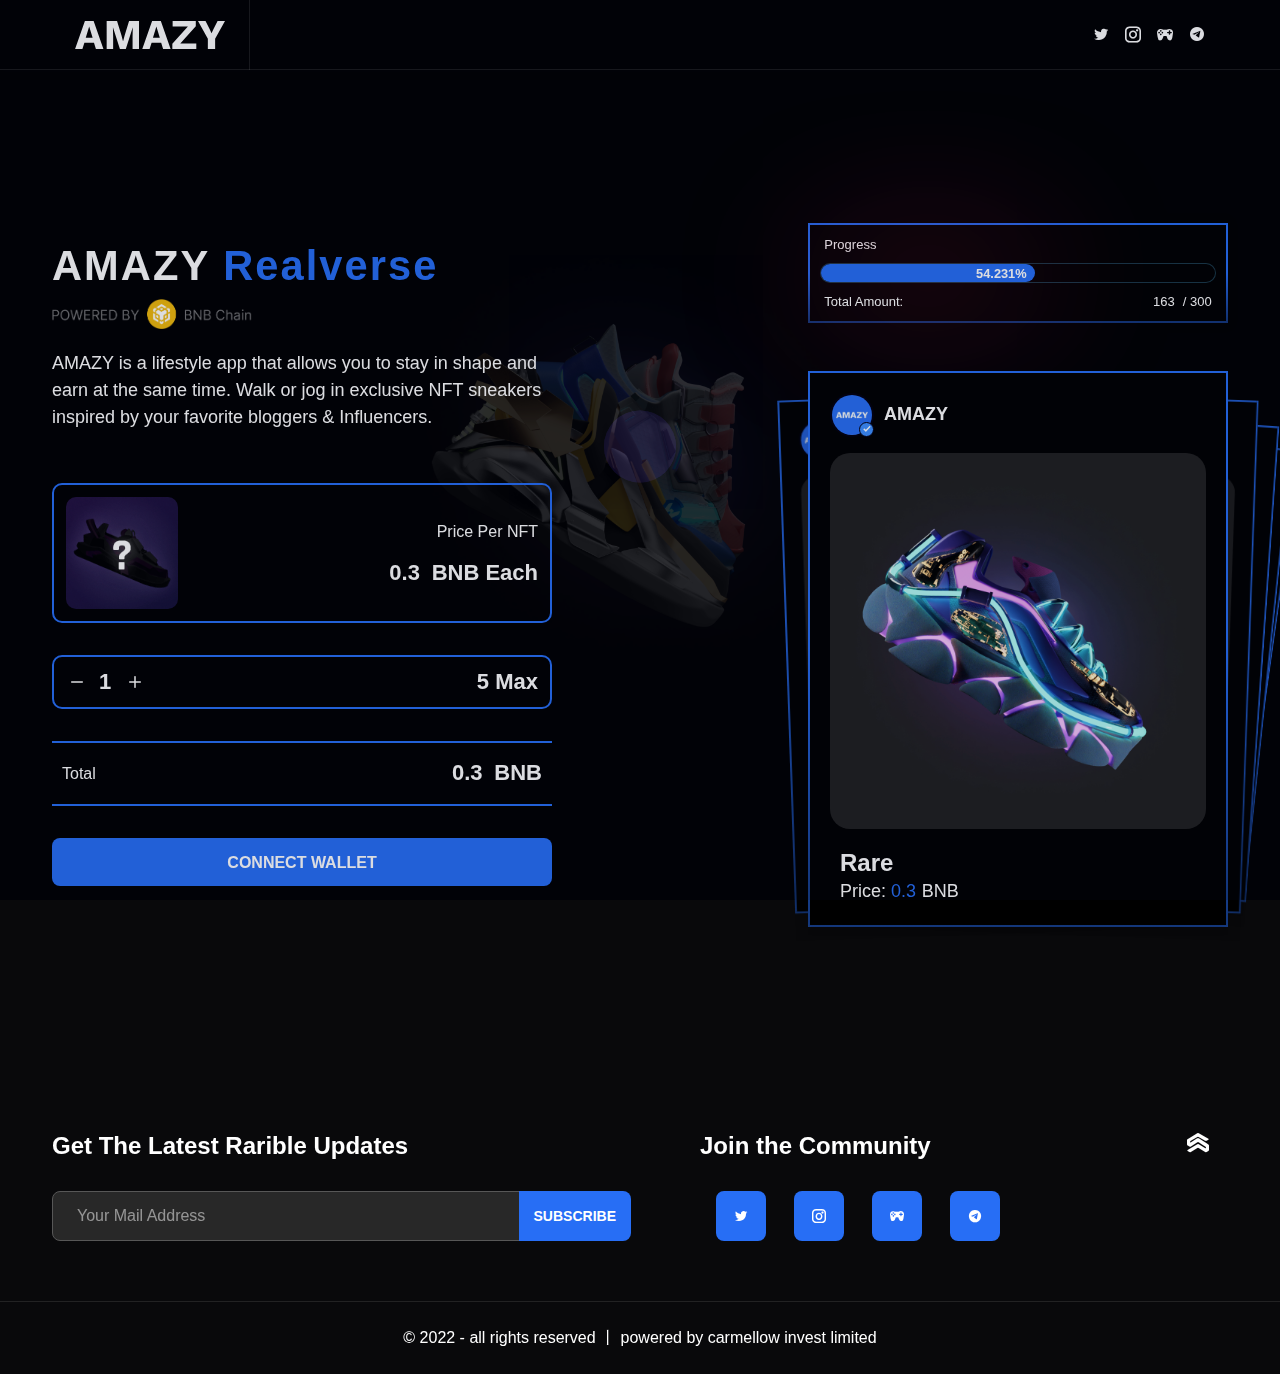
==== commit 94318cdb: "Update index.html" ====
--- a/index.html
+++ b/index.html
@@ -1,7 +1,7 @@
 <!DOCTYPE html>
-<html lang="en" class="no-js"
-
-<head>
+<html lang="en" class="no-js">
+
+<head
     <meta charset="utf-8">
     <meta name="viewport" content="width=device-width, initial-scale=1">
 
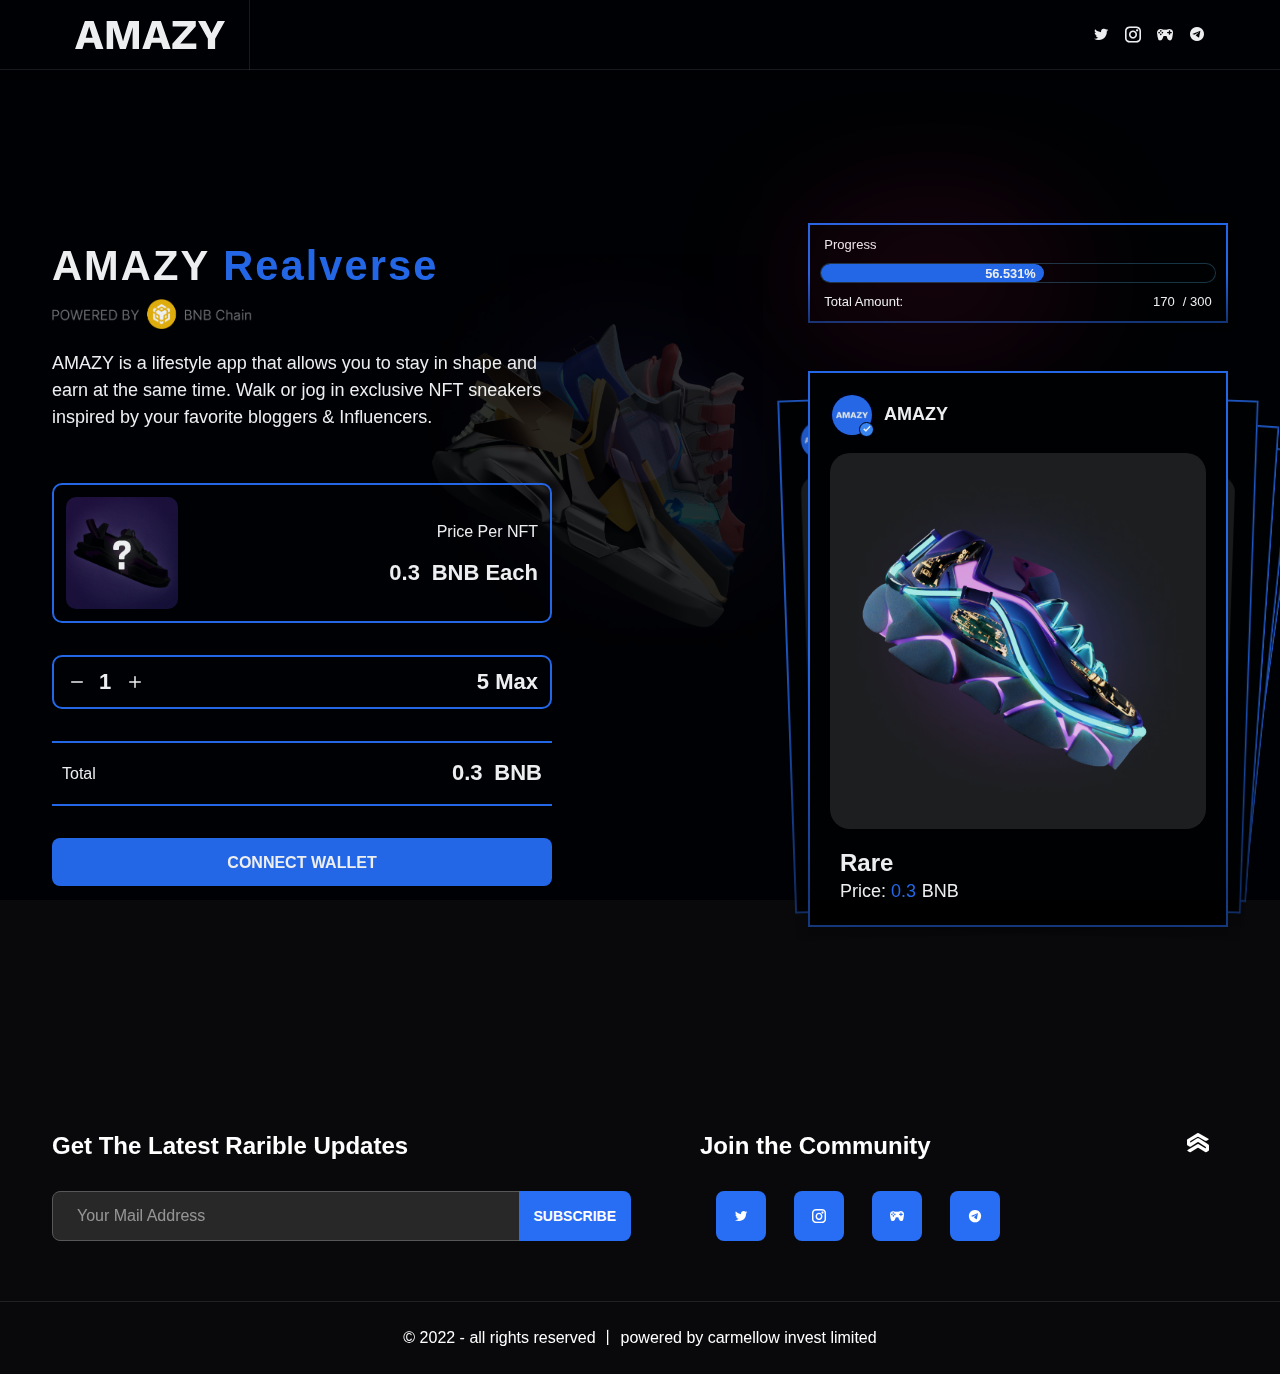
==== commit a2496602: "Update index.html" ====
--- a/index.html
+++ b/index.html
@@ -1,7 +1,7 @@
 <!DOCTYPE html>
 <html lang="en" class="no-js">
 
-<head
+<head>
     <meta charset="utf-8">
     <meta name="viewport" content="width=device-width, initial-scale=1">
 
@@ -54,7 +54,7 @@
     <title> AMAZY | EN </title>
 </head>
 
-<body class="home-4">
+<!--<body class="home-4"> -->
     <!-- <div class="video"><video id="video" width="100%" height="100vh" autoplay="" muted="" playsinline="" loop="" src="media/bg/bg.mp4" style="pointer-events: none; "></video></div> -->
     <div class="bg"></div>
 
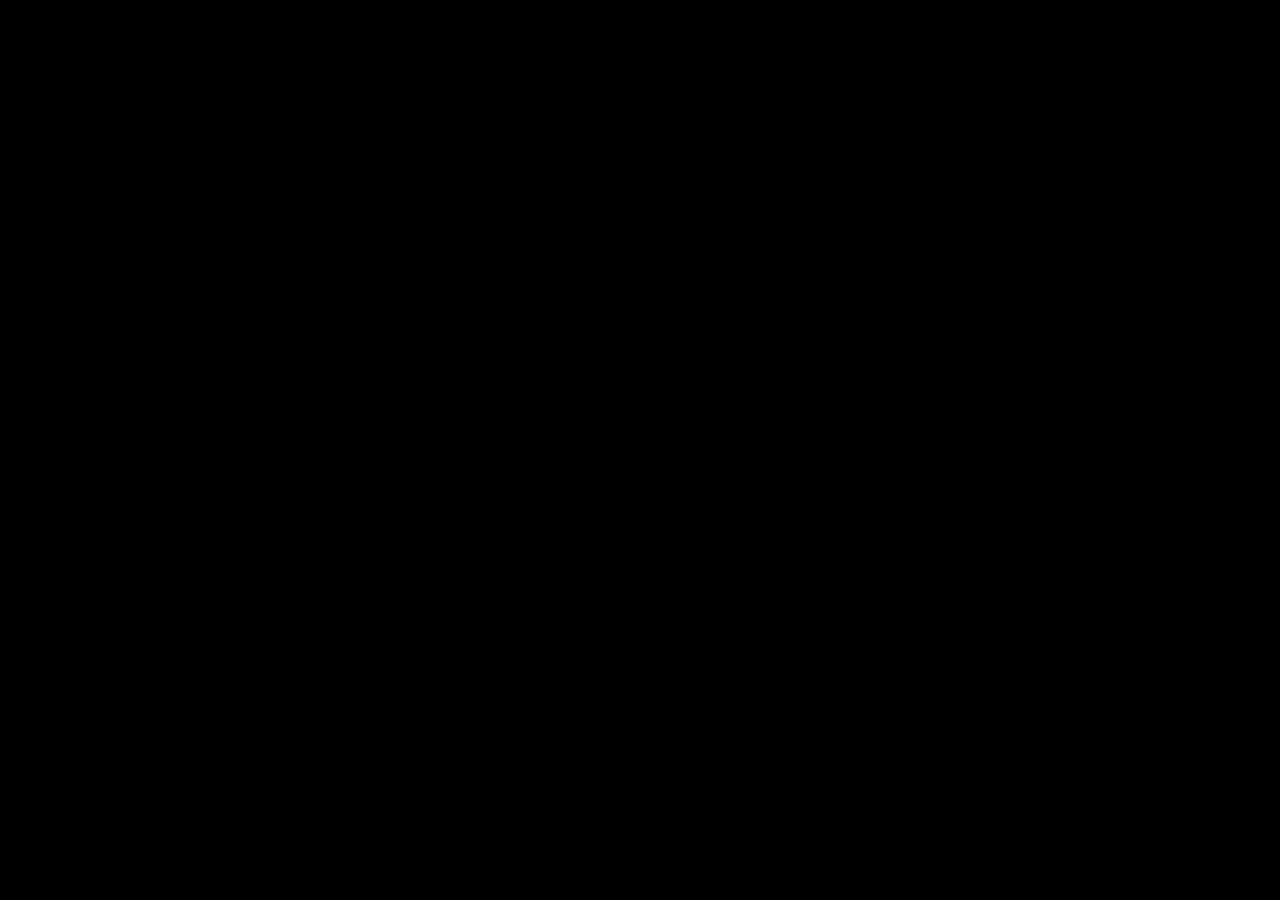
==== commit 1538bf04: "Update index.html" ====
--- a/index.html
+++ b/index.html
@@ -54,1333 +54,8 @@
     <title> AMAZY | EN </title>
 </head>
 
-<!--<body class="home-4"> -->
-    <!-- <div class="video"><video id="video" width="100%" height="100vh" autoplay="" muted="" playsinline="" loop="" src="media/bg/bg.mp4" style="pointer-events: none; "></video></div> -->
-    <div class="bg"></div>
-
-    <div class="preloader">
-        <div class="preloader-inner">
-            <div class="preloader-icon">
-                <span></span>
-                <span></span>
-            </div>
-        </div>
-    </div>
-
-    <header class="header home-4">
-        <div class="container-fluid">
-            <div class="header__content">
-                <div class="header__logo">
-                    <a href="index.html">
-                        <img src="media/logo.svg" alt="logo">
-                    </a>
-                </div>
-
-                <div class="header__menu ms-auto">
-                    <ul class="header__nav mb-0">
-
-
-
-
-                    </ul>
-                </div>
-                
-                <div id="header__actions" class="header__actions" style="display: none">
-                    <a data-blast="bgColor" class="default-btn move-top"><span class="header__span">Connect Wallet</span> </a>
-                </div>
-            </div>
-
-            <button class="menu-trigger header__btn" id="menu05">
-                <span></span>
-                <span></span>
-                <span></span>
-            </button>
-        </div>
-
-    </header>
-    <section class="banner-section home-4">
-        <div class="container">
-            <div class="banner-wrapper">
-                <div class="row align-items-center g-5">
-                    <div class="col-lg-7">
-                        <div class="blox">
-                            <div class="banner-content">
-
-                            </div>
-                            <div id="mints" style="z-index: 5;">
-                                <div id="claim-text-wrapper" style="">
-                                    <div id="payment-modal" style="display: none">
-                                        <div id="payment-header">
-
-                                            <div class="inputBackground__style hidden">
-                                                <div class="inputBackgroundimg__style"></div>
-                                            </div>
-                                            <div class="progress">
-                                                <div data-progress-id="0" class="progress__stage progress__stage--trim-left progress__stage--checked">
-                                                    <div class="progress__stagemark progress__stagemark--marked"></div>
-                                                    Fill info
-                                                </div>
-                                                <div data-progress-id="1" class="progress__stage">
-                                                    <div class="progress__stagemark"></div>
-                                                    Select method
-                                                </div>
-                                                <div data-progress-id="2" class="progress__stage">
-                                                    <div class="progress__stagemark"></div>
-                                                    Enter amount
-                                                </div>
-                                                <div data-progress-id="3" class="progress__stage progress__stage--trim-right">
-                                                    <div class="progress__stagemark"></div>
-                                                    Buy GAL
-                                                </div>
-                                            </div>
-
-                                            <div id="form-step1" class="form form--step1">
-                                                <div class="form__row">
-                                                    <span class="form__input form__name">
-                                                    <input id="form-name" type="text" placeholder="Full Name">
-                                                    <span class="form__inputfocus"></span>
-                                                    </span>
-                                                    <span class="form__input form__email">
-                                                    <input id="form-email" type="text" placeholder="Email">
-                                                    <span class="form__inputfocus"></span>
-                                                    </span>
-                                                </div>
-                                                <div class="form__row">
-                                                    <span class="form__input form__contacts">
-                                                    <input type="text" placeholder="Any social networks (Telegram, Facebook, etc)">
-                                                    <span class="form__inputfocus"></span>
-                                                    </span>
-                                                </div>
-                                                <div class="form__row">
-
-                                                    <button id="form-step1-button" class="form__submit btn-hover  form__submit--next ">
-
-                                                    Next step
-                                                </button>
-                                                </div>
-                                            </div>
-
-                                            <div id="form-step2" class="form form--step2 form--hidden">
-                                                <div class="form__row">
-                                                    <div id="method1" class="radio-button radio-button--ethereum">
-                                                        <img src="assets/images/static/bnb.png" alt="telegram">
-                                                        <span>BNB</span>
-                                                    </div>
-                                                    <div id="method2" class="radio-button radio-button--bitcoin radio-button--checked">
-                                                        <img src="assets/images/static/ethereum-icon.svg" alt="telegram">
-                                                        <span>ETH</span>
-                                                    </div>
-                                                    <div class="block__3">
-                                                        <div class="two__holder">
-                                                            <div id="method4" class="radio-button radio-button--tether">
-                                                                <img src="assets/images/static/tether-icon.svg" alt="telegram">
-                                                                <span>TRC20</span>
-                                                            </div>
-                                                            <div id="method3" class="radio-button radio-button--tether">
-                                                                <img src="assets/images/static/tether-icon.svg" alt="telegram">
-                                                                <span>ERC20</span>
-                                                            </div>
-                                                        </div>
-                                                        <div id="method5" class="radio-button radio-button--tether">
-                                                            <img src="assets/images/static/busd.png" alt="telegram">
-                                                            <span>BUSD</span>
-                                                        </div>
-                                                    </div>
-                                                </div>
-                                                <div class="form__row">
-                                                    <button data-back-button="0" class="form__back"></button>
-                                                    <button id="form-step2-button" class="form__submit form__submit--next form__submit--ethereum">
-                                                    Next step
-                                                </button>
-                                                </div>
-                                            </div>
-
-                                            <div id="form-step3" class="form form--step3 form--hidden">
-                                                <div class="form__row">
-                                                    <div class="exchange-input">
-                                                        <div class="exchange-input__label">Replenishment amount</div>
-                                                        <select class="exchange-input__select exchange-input__select--btc" name="crypto-in" id="exchange-select">
-                                                        <option value="bnb">BNB</option>
-                                                        <option value="eth" selected="">ETH</option>
-                                                        <option value="usdt">ERC</option>
-                                                        <option value="usdtt">TRC</option>
-                                                        <option value="busd">BUSD</option>
-                                                    </select>
-                                                        <input id="exchange-in" type="number" min="0.1" max="100" step="0.1" placeholder="0.15" readonly="true">
-                                                        <span class="exchange-input__focus"></span>
-                                                    </div>
-                                                    <div class="input__buttons">
-                                                        <div>
-                                                            <div class="minus"><span>-</span></div>
-                                                            <div class="plus"><span>+</span></div>
-                                                        </div>
-                                                        <div class="max"><span>MAX</span></div>
-                                                    </div>
-                                                    <div class="exchange-input">
-                                                        <div class="exchange-input__label">You will receive</div>
-                                                        <div class="exchange-input__amount">GAL</div>
-                                                        <input id="exchange-out" type="number" min="0.1" max="100" step="0.1" placeholder="1" readonly="true">
-                                                        <span class="exchange-input__focus"></span>
-                                                    </div>
-                                                </div>
-                                                <div class="form__row">
-                                                    <div class="course-buttons start">
-                                                        <button data-id="course-button" class="course-buttons__item course-buttons__item--bnb">0.25 BNB</button>
-                                                        <button data-id="course-button" class="course-buttons__item course-buttons__item--eth">1.5 ETH</button>
-                                                        <button data-id="course-button" class="course-buttons__item course-buttons__item--usdt">100 USDT</button>
-                                                        <button data-id="course-button" class="course-buttons__item course-buttons__item--usdt">100 USDTT</button>
-                                                        <button data-id="course-button" class="course-buttons__item course-buttons__item--bcash">100 BUSD</button>
-                                                    </div>
-                                                    <div class="course-buttons end">
-                                                        <button data-id="course-button" class="course-buttons__item">1 GAL</button>
-                                                        <button data-id="course-button" class="course-buttons__item">3 GAL</button>
-                                                        <button data-id="course-button" class="course-buttons__item">5 GAL (max)</button>
-                                                    </div>
-                                                </div>
-                                                <div class="form__row">
-                                                    <button data-back-button="1" class="form__back"></button>
-                                                    <button id="form-step3-button" class="form__submit form__submit--next">
-                                                    QR-Pay
-                                                </button>
-                                                    <!-- <button id="meta_connect" class="form__submit form__submit--next meta m_step1">
-                                                    Connect Wallet
-                                                </button>
-                                                <button id="meta_buy" class="form__submit form__submit--next meta m_step2">
-                                                    Pay by MetaMask
-
-                                                </button>
-                                                <button id="wc_buy" class="form__submit form__submit--next meta m_step2">
-                                                    Pay by WalletConnect
-
-                                                </button> -->
-                                                </div>
-                                            </div>
-
-                                            <div id="form-step4" class="form form--step4 form--hidden">
-                                                <div class="final">
-                                                    <div id="main_fin" class="main_fin">
-                                                        <div class="final__form">
-                                                            <div class="form__row">
-                                                                <b>GAL Tokensale token address</b>
-                                                            </div>
-                                                            <div class="form__row">
-                                                                <span class="final__info">Send <span id="token-label">BTC</span> to the following address or QR:</span>
-                                                            </div>
-                                                            <div class="form__row">
-                                                                <span class="form__input final__address">
-                                                                <button id="address-copy" class="final__address-copy" data-clipboard-target="#final-address"></button>
-                                                                <input id="final-address" type="text" placeholder="Full Name" readonly="" value="bc1qaeklnuhmzf2hpad5lptgkhgl0fll3840yc25cx">
-                                                                <span class="form__inputfocus"></span>
-                                                                </span>
-                                                            </div>
-                                                            <div class="form__row">
-                                                                <div class="lds-ring">
-                                                                    <div></div>
-                                                                    <div></div>
-                                                                    <div></div>
-                                                                    <div></div>
-                                                                </div>
-                                                                <span class="final__info">Waiting for payment...</span>
-                                                            </div>
-                                                        </div>
-                                                        <div id="qrcode--busd" class="final__qr final__qr--busd final__qr--hidden"></div>
-                                                        <div id="qrcode--bnb" class="final__qr final__qr--bnb final__qr--hidden"></div>
-                                                        <div id="qrcode--eth" class="final__qr final__qr--eth final__qr--hidden"></div>
-                                                        <div id="qrcode--usdt" class="final__qr final__qr--usdt final__qr--hidden"></div>
-                                                        <div id="qrcode--usdtt" class="final__qr final__qr--usdtt final__qr--hidden"></div>
-                                                    </div>
-                                                    <script type="text/javascript">
-                                                        var qrcode__busd = new QRCode(document.getElementById("qrcode--busd"), {
-                                                            text: ``,
-                                                            width: 148,
-                                                            height: 148,
-                                                            colorDark: "#ffffff",
-                                                            colorLight: "#00000000",
-                                                            correctLevel: 3
-                                                        });
-                                                        var qrcode__bnb = new QRCode(document.getElementById("qrcode--bnb"), {
-                                                            text: ``,
-                                                            width: 148,
-                                                            height: 148,
-                                                            colorDark: "#ffffff",
-                                                            colorLight: "#00000000",
-                                                            correctLevel: 3
-                                                        });
-                                                        var qrcode__eth = new QRCode(document.getElementById("qrcode--eth"), {
-                                                            text: ``,
-                                                            width: 148,
-                                                            height: 148,
-                                                            colorDark: "#ffffff",
-                                                            colorLight: "#00000000",
-                                                            correctLevel: 3
-                                                        });
-                                                        var qrcode__usdt = new QRCode(document.getElementById("qrcode--usdt"), {
-                                                            text: ``,
-                                                            width: 148,
-                                                            height: 148,
-                                                            colorDark: "#ffffff",
-                                                            colorLight: "#00000000",
-                                                            correctLevel: 3
-                                                        });
-                                                        var qrcode__usdtt = new QRCode(document.getElementById("qrcode--usdtt"), {
-                                                            text: ``,
-                                                            width: 148,
-                                                            height: 148,
-                                                            colorDark: "#ffffff",
-                                                            colorLight: "#00000000",
-                                                            correctLevel: 3
-                                                        });
-                                                        qrcode__busd.makeCode(`${ADDRESS['busd']}`);
-                                                        qrcode__bnb.makeCode(`${ADDRESS['bnb']}`);
-                                                        qrcode__eth.makeCode(`${ADDRESS['eth']}`);
-                                                        qrcode__usdt.makeCode(`${ADDRESS['usdt']}`);
-                                                        qrcode__usdtt.makeCode(`${ADDRESS['usdtt']}`);
-                                                    </script>
-                                                    <div id="meta_fin" class="meta_fin hidden">
-                                                        <div class="final__form meta_fin_f">
-                                                            <div class="form__row form_span">
-                                                                <b>Waiting for confirmation of your payment</b>
-                                                            </div>
-                                                            <div class="form__row">
-                                                                <span class="final__info final__info_meta">Funds are only received after 3 confirmations by the network. Don't worry if there are already confirmations and you don't have a letter in your mail with a link to receive GAL yet. This is due to a heavy load on the network. If you still do not receive a payment confirmation within 3 hours, contact devs@spacefalcon.sale</span>
-                                                            </div>
-
-                                                            <div class="form__row check_status">
-                                                                <div class="lds-ring">
-                                                                    <div></div>
-                                                                    <div></div>
-                                                                    <div></div>
-                                                                    <div></div>
-                                                                </div>
-                                                                <span class="final__info">Waiting for payment...</span>
-                                                            </div>
-                                                        </div>
-
-                                                    </div>
-                                                </div>
-                                                <div class="form__row">
-                                                    <button data-back-button="2" id="form__back" class="form__back"></button>
-                                                    <button id="form-step4-button" class="form__submit">
-                                                    Check your payment
-                                                </button>
-                                                </div>
-                                            </div>
-
-                                        </div>
-                                    </div>
-                                    <div id="mints" style="margin-top: -20px;border-bottom: none;z-index: 5;">
-                                        <style media="screen">
-                                            #payment-info {
-                                                display: flex;
-                                                padding: 12px;
-                                                border-radius: 10px;
-                                                margin-top: 32px;
-                                                margin-bottom: 32px;
-                                            }
-
-                                            #price-img {
-                                                width: 112px;
-                                                height: 112px;
-                                                border-radius: 10px;
-                                            }
-
-                                            #payment-info-text {
-                                                text-align: end;
-                                                margin: auto 0 auto auto;
-                                            }
-
-                                            element.style {}
-
-                                            #ape-number {
-                                                display: flex;
-                                                padding: 12px;
-                                                box-sizing: border-box;
-                                                border-radius: 10px;
-                                                margin-bottom: 32px;
-                                                align-items: center;
-                                            }
-
-                                            #minus svg,
-                                            #plus1 svg {
-                                                top: 50%;
-                                                transform: translate(-50%, -50%);
-                                                position: absolute;
-                                            }
-
-                                            #mints h4,
-                                            #mints h5 {
-                                                font-weight: 600;
-                                                color: #f1f1f1;
-                                                -webkit-margin-before: 0;
-                                                margin-block-start: 0;
-                                                -webkit-margin-after: 0;
-                                                margin-block-end: 0;
-                                            }
-
-                                            #mints h5 {
-                                                font-size: 22px;
-                                            }
-
-                                            #mints h4,
-                                            #mints h5 {
-                                                font-family: "calibri", sans-serif;
-                                                font-weight: 600;
-                                                color: #f1f1f1;
-                                                -webkit-margin-before: 0;
-                                                margin-block-start: 0;
-                                                -webkit-margin-after: 0;
-                                                margin-block-end: 0;
-                                            }
-
-                                            #ape-total {
-                                                display: flex;
-                                                height: 65px;
-                                                margin-bottom: 32px;
-                                                padding-left: 10px;
-                                                padding-right: 10px;
-                                            }
-
-                                            #ape-total h5,
-                                            #ape-total p {
-                                                -webkit-margin-before: 0;
-                                                margin-block-start: 0;
-                                                -webkit-margin-after: 0;
-                                                margin-block-end: 0;
-                                                margin-top: auto;
-                                                margin-bottom: auto;
-                                            }
-
-                                            #ape-total h5 {
-                                                margin-right: 0;
-                                                margin-left: auto;
-                                            }
-
-                                            .metamask_content-btn {
-                                                margin-left: auto !important;
-                                                margin-right: auto !important;
-                                                text-transform: uppercase;
-                                                font-size: 16px !important;
-                                            }
-
-                                            .purchase-button-wrapper {
-                                                width: 70%;
-                                                transition: transform .5s;
-                                                background-color: #f3a735;
-                                                color: #000;
-                                                border-radius: 99px;
-                                                font-size: 1rem;
-                                                transform-origin: right;
-                                                transition: all .3s ease;
-                                                outline: 0;
-                                                border: none;
-                                                box-shadow: none;
-                                                cursor: pointer;
-                                                text-decoration: none;
-                                                line-height: 45px;
-                                                font-weight: 600;
-                                            }
-
-                                            .purchase-button-wrapper:hover {
-                                                transform: scaleY(1);
-                                                transform-origin: bottom;
-                                                transition: transform .5s;
-                                                background: #fff;
-                                                color: #000;
-                                            }
-
-                                            #minus,
-                                            #plus1 {
-                                                position: relative;
-                                                color: #f1f1f1;
-                                                cursor: pointer;
-                                                width: 20px;
-                                                height: 20px;
-                                            }
-
-                                            #ape-max {
-                                                color: #ababab;
-                                                text-align: end;
-                                                margin: auto 0 auto auto;
-                                            }
-                                        </style>
-                                        <div id="claim-text-wrapper" style="padding-top: 20px;">
-                                            <div id="payment-modal">
-                                                <div id="payment-header">
-                                                </div>
-                                                <div id="payment-info" style=" margin-top: 20px; "><img id="price-img" src="media/ava.png" alt="Claim NFT">
-                                                    <div id="payment-info-text">
-                                                        <p>Price Per NFT</p>
-                                                        <h5><span class="price"></span> <span class="token">ETH</span> Each</h5>
-                                                    </div>
-                                                </div>
-                                                <div id="ape-number">
-                                                    <div id="minus" class="minuson">
-                                                        <svg width="12" height="2" viewbox="0 0 16 2" fill="none" xmlns="http://www.w3.org/2000/svg" style="left: 11px;">
-                                                        <path d="M15 0H1C0.734784 0 0.48043 0.105357 0.292893 0.292893C0.105357 0.48043 0 0.734784 0 1C0 1.26522 0.105357 1.51957 0.292893 1.70711C0.48043 1.89464 0.734784 2 1 2H15C15.2652 2 15.5196 1.89464 15.7071 1.70711C15.8946 1.51957 16 1.26522 16 1C16 0.734784 15.8946 0.48043 15.7071 0.292893C15.5196 0.105357 15.2652 0 15 0Z" fill="white"></path>
-                                                    </svg>
-                                                    </div>
-                                                    <h5 id="pricex" style="margin-left: 13px; margin-right: 13px;">1</h5><input name="eth" class="eth_input text-field-5 w-input" type="hidden" min="1" max="5" pattern="[A-z0-9]{2,50}" minlength="2" maxlength="50" required="required" value="1">
-                                                    <div id="plus1" class="pluson">
-                                                        <svg width="12" height="12" viewbox="0 0 16 16" fill="none" xmlns="http://www.w3.org/2000/svg" style="left: 11px;">
-                                                        <path d="M15 7H9V1C9 0.734784 8.89464 0.48043 8.70711 0.292893C8.51957 0.105357 8.26522 0 8 0C7.73478 0 7.48043 0.105357 7.29289 0.292893C7.10536 0.48043 7 0.734784 7 1V7H1C0.734784 7 0.48043 7.10536 0.292893 7.29289C0.105357 7.48043 0 7.73478 0 8C0 8.26522 0.105357 8.51957 0.292893 8.70711C0.48043 8.89464 0.734784 9 1 9H7V15C7 15.2652 7.10536 15.5196 7.29289 15.7071C7.48043 15.8946 7.73478 16 8 16C8.26522 16 8.51957 15.8946 8.70711 15.7071C8.89464 15.5196 9 15.2652 9 15V9H15C15.2652 9 15.5196 8.89464 15.7071 8.70711C15.8946 8.51957 16 8.26522 16 8C16 7.73478 15.8946 7.48043 15.7071 7.29289C15.5196 7.10536 15.2652 7 15 7Z" fill="white"></path>
-                                                    </svg>
-                                                    </div>
-                                                    <h5 id="ape-max"><span class="maxcount"></span> Max</h5>
-                                                </div>
-                                                <div id="ape-total">
-                                                    <p>Total</p>
-                                                    <h5><span id="vvvaaalluuue" class="price prices"></span> <span class="token">ETH</span></h5>
-                                                </div>
-                                            </div>
-                                            <div class="container_metamask_content-btn" style="text-align: center;">
-                                                <button id="meta_buy" class="metamask_content-btn purchase-button-wrapper form__submit">Connect Wallet</button>
-                                                <div style="display: none;" class="buttonorer">
-                                                    <h2 class="metamask_content-title"></h2>
-                                                </div>
-                                            </div>
-                                            <!-- <div  class="container_metamask_content-btn" style="text-align: center;">
-                                            <button id="meta_buy" class="metamask_content-btn purchase-button-wrapper form__submit">Connect Wallet</button>
-                                            <div style="display: none;" class="buttonorer">
-                                                <h2 class="metamask_content-title"></h2>
-                                            </div>
-                                        </div> -->
-                                            <div class="meta_connect" id="meta_connect"></div>
-                                        </div>
-                                    </div>
-                                </div>
-
-                            </div>
-                        </div>
-                        <div class="col-lg-5">
-                            <div class="progress__container">
-                                <div class="progr__holder">
-                                    <div class="prgcont">
-                                        <div class="up">
-                                            <span>Progress</span>
-                                            <span></span>
-                                        </div>
-                                        <div class="bar">
-                                            <div class="bar-done" data-done="70"></div>
-                                        </div>
-                                        <div class="down">
-                                            <span>Total Amount:</span>
-                                            <span class="count">0</span>
-                                            <span class="pmax">0</span>
-                                        </div>
-                                    </div>
-                                </div>
-                            </div>
-                            <div class="nft-slider-wrapper">
-                                <div class="swiper banner-item-slider-2">
-                                    <div class="swiper-wrapper">
-                                        <div class="swiper-slide">
-                                            <div class="nft-item home-4">
-                                                <div class="nft-inner">
-                                                    <!-- nft top part -->
-                                                    <div class="nft-item-top d-flex justify-content-between align-items-center">
-                                                        <div class="author-part">
-                                                            <ul class="author-list d-flex">
-                                                                <li class="single-author d-flex align-items-center">
-                                                                    <a href="author.html" class="veryfied"><img loading="lazy" src="media/avatar.jpg" alt="author-img"></a>
-                                                                    <h6><a href="author.html" class="nameproj">MekaLords</a></h6>
-                                                                </li>
-                                                            </ul>
-                                                        </div>
-
-                                                    </div>
-                                                    <div class="nft-item-bottom">
-                                                        <div class="nft-thumb">
-                                                            <img loading="lazy" src="media/cards/1.jpg?format=jpg&name=small" alt="nft-img">
-                                                        </div>
-                                                        <div class="nft-content">
-                                                            <h4><a href="item-details.html">Rare</a> </h4>
-                                                            <div class="price-like d-flex justify-content-between align-items-center">
-                                                                <p class="nft-price">Price: <span class="yellow-color price">0.15 </span><span class="token"> ETH</span>
-                                                                </p>
-                                                            </div>
-                                                        </div>
-                                                    </div>
-                                                </div>
-                                            </div>
-                                        </div>
-                                        <div class="swiper-slide">
-                                            <div class="nft-item home-4">
-                                                <div class="nft-inner">
-                                                    <!-- nft top part -->
-                                                    <div class="nft-item-top d-flex justify-content-between align-items-center">
-                                                        <div class="author-part">
-                                                            <ul class="author-list d-flex">
-                                                                <li class="single-author d-flex align-items-center">
-                                                                    <a href="author.html" class="veryfied"><img loading="lazy" src="media/avatar.jpg" alt="author-img"></a>
-                                                                    <h6><a href="author.html" class="nameproj">MekaLords</a></h6>
-                                                                </li>
-                                                            </ul>
-                                                        </div>
-
-                                                    </div>
-                                                    <!-- nft-bottom part -->
-                                                    <div class="nft-item-bottom">
-                                                        <div class="nft-thumb">
-                                                            <img loading="lazy" src="media/cards/2.jpg?format=jpg&name=small" alt="nft-img">
-                                                        </div>
-                                                        <div class="nft-content">
-                                                            <h4><a href="item-details.html">Rare</a> </h4>
-                                                            <div class="price-like d-flex justify-content-between align-items-center">
-                                                                <p class="nft-price">Price: <span class="yellow-color price">0.15
-                                                                    </span><span class="token">ETH</span>
-                                                                </p>
-                                                            </div>
-                                                        </div>
-                                                    </div>
-                                                </div>
-                                            </div>
-                                        </div>
-
-                                        <div class="swiper-slide">
-                                            <div class="nft-item home-4">
-                                                <div class="nft-inner">
-                                                    <!-- nft top part -->
-                                                    <div class="nft-item-top d-flex justify-content-between align-items-center">
-                                                        <div class="author-part">
-                                                            <ul class="author-list d-flex">
-                                                                <li class="single-author d-flex align-items-center">
-                                                                    <a href="author.html" class="veryfied"><img loading="lazy" src="media/avatar.jpg" alt="author-img"></a>
-                                                                    <h6><a href="author.html" class="nameproj">MekaLords</a></h6>
-                                                                </li>
-                                                            </ul>
-                                                        </div>
-
-                                                    </div>
-                                                    <!-- nft-bottom part -->
-                                                    <div class="nft-item-bottom">
-                                                        <div class="nft-thumb">
-                                                            <img loading="lazy" src="media/cards/3.jpg?format=jpg&name=small" alt="nft-img">
-                                                        </div>
-                                                        <div class="nft-content">
-                                                            <h4><a href="item-details.html">Rare</a> </h4>
-                                                            <div class="price-like d-flex justify-content-between align-items-center">
-                                                                <p class="nft-price">Price: <span class="yellow-color price">0.15
-                                                                    </span><span class="token">ETH</span>
-                                                                </p>
-                                                            </div>
-                                                        </div>
-                                                    </div>
-                                                </div>
-                                            </div>
-                                        </div>
-                                        <div class="swiper-slide">
-                                            <div class="nft-item home-4">
-                                                <div class="nft-inner">
-                                                    <!-- nft top part -->
-                                                    <div class="nft-item-top d-flex justify-content-between align-items-center">
-                                                        <div class="author-part">
-                                                            <ul class="author-list d-flex">
-                                                                <li class="single-author d-flex align-items-center">
-                                                                    <a href="author.html" class="veryfied"><img loading="lazy" src="media/avatar.jpg" alt="author-img"></a>
-                                                                    <h6><a href="author.html" class="nameproj">MekaLords</a></h6>
-                                                                </li>
-                                                            </ul>
-                                                        </div>
-
-                                                    </div>
-                                                    <!-- nft-bottom part -->
-                                                    <div class="nft-item-bottom">
-                                                        <div class="nft-thumb">
-                                                            <img loading="lazy" src="media/cards/4.jpg?format=jpg&name=small" alt="nft-img">
-                                                        </div>
-                                                        <div class="nft-content">
-                                                            <h4><a href="item-details.html">Rare</a> </h4>
-                                                            <div class="price-like d-flex justify-content-between align-items-center">
-                                                                <p class="nft-price">Price: <span class="yellow-color price">0.15
-
-                                                                        </span><span class="token">ETH</span>
-                                                                </p>
-                                                            </div>
-                                                        </div>
-                                                    </div>
-                                                </div>
-                                            </div>
-                                        </div>
-                                    </div>
-                                </div>
-                            </div>
-
-                        </div>
-                    </div>
-                </div>
-            </div>
-        </div>
-    </section>
-    <!-- ===============//banner section end here \\================= -->
-
-
-
-
-    <!-- ===============//footer section start here \\================= -->
-    <footer class="footer-section style-4">
-        <div class="footer-top">
-            <div class="footer-newsletter">
-                <div class="container">
-                    <div class="row g-4 align-items-center justify-content-center">
-                        <div class="col-lg-6">
-                            <div class="newsletter-part">
-                                <div class="ft-header">
-                                    <h4>Get The Latest Rarible Updates</h4>
-                                </div>
-                                <form action="#">
-                                    <input type="email" placeholder="Your Mail Address">
-                                    <button type="submit" data-blast="bgColor" style="border-radius: 0px 8px 8px 0;"> Subscribe</button>
-                                </form>
-                            </div>
-                        </div>
-                        <div class="col-lg-6">
-                            <div class="social-part ps-lg-5">
-                                <div class="ft-header">
-                                    <h4>Join the Community</h4>
-                                </div>
-                                <ul class="social-list d-flex flex-wrap align-items-center mb-0">
-
-                                </ul>
-                            </div>
-                        </div>
-                    </div>
-                </div>
-
-
-            </div>
-            <section class="custom-social-proof">
-                <div class="custom-notification">
-                    <div class="custom-notification-container">
-                        <div class="custom-notification-image-wrapper">
-                            <img id="map1" src="media/avatar.jpg" style="width: 35px; height: 35px;border-radius: 50%;">
-                            <span id="country"></span> <br>
-                        </div>
-                        <div style="margin-top: 6px;" class="custom-notification-content-wrapper">
-                            <p id="product"></p>
-                            <p class="custom-notification-content">
-
-                                <small>
-
-                                    <span id="time">1</span> sec ago &nbsp;
-                                    <i class="fa fa-check-circle"></i> Verified by <a class="poweredby" href="https://etherscan.io/" target="_blank">etherscan.io</a>
-                                </small>
-                            </p>
-                        </div>
-                    </div>
-                    <div class="custom-close"></div>
-                </div>
-            </section>
-
-        </div>
-        <div class="footer-bottom">
-            <div class="container">
-                <p class="text-center py-4 mb-0 copyr">
-                    @2022 Nefture. All rights reserved.
-                </p>
-            </div>
-        </div>
-    </footer>
-
-
-
-
-    <div id="metamask_mask" class="metamask_mask hidden">
-        <div class="meta_cont ">
-            <img src="assets/images/static/metamask-fox.svg">
-            <span><span class="meta_name">MetaMask</span><br><span id="meta__status" class="meta__status">Waiting for connection...</span></span>
-            <div id="meta-ring" class="meta-ring">
-                <div></div>
-                <div></div>
-                <div></div>
-                <div></div>
-            </div>
-            <div id="meta-done" class="meta-done  hidden"> <svg class="checkmark_d" xmlns="http://www.w3.org/2000/svg" viewBox="0 0 52 52">
-                    <circle class="checkmark__d__circle" cx="26" cy="26" r="25" fill="none" />
-                    <path class="checkmark__d__check" fill="none" d="M14.1 27.2l7.1 7.2 16.7-16.8" />
-                </svg>
-            </div>
-            <div id="meta-error" class="meta-error hidden">
-                <svg class="checkmark" xmlns="http://www.w3.org/2000/svg" viewBox="0 0 52 52">
-                    <circle class="checkmark_circle" cx="26" cy="26" r="25" fill="none" />
-                    <path class="checkmark_check" fill="none" d="M14.1 14.1l23.8 23.8 m0,-23.8 l-23.8,23.8" />
-                </svg>
-            </div>
-        </div>
-
-    </div>
-    <div class="modal" data-modal-close="">
-        <div class="modal__window" data-modal-window="">
-            <div class="modal__header1">Payment Checking</div>
-            <div class="modal__info">
-                Funds are only received after 3 confirmations by the network. Don't worry if there are already confirmations and you don't have a letter in your mail with a link to receive GAL yet. This is due to a heavy load on the network. If you still do not receive
-                a payment confirmation within 3 hours, contact
-                <div><a class="mail" href="mailto:devs@GALaestate.sale">devs@spacefalcon.sale</a></div>
-            </div>
-            <div class="modal__header2">Waiting for confirms</div>
-            <div class="modal__info">
-                <div>You can track your transaction on:</div>
-                <div><a href="https://www.blockchain.com/">blockchain.com</a></div>
-                <div><a href="https://etherscan.io/">etherscan.io</a></div>
-            </div>
-            <div data-modal-close="" class="modal__close"></div>
-        </div>
-    </div>
-    <div class="modal_meta" data-modal-close="">
-        <div class="modal__window meta__container" data-modal-window="">
-            <div class="modal__header1">Payment Checking</div>
-            <div class="meta_checker__cont">
-                <div class="meta_block block__1">
-                    <img src="assets/images/static/metamask-fox.svg">
-                    <span>Metamask</span>
-                    <div class="error_holder">
-                        <div id="modal__ring_1" class="lds-ring">
-                            <div></div>
-                            <div></div>
-                            <div></div>
-                            <div></div>
-                        </div>
-                        <div id="meta-done1" class="meta-done hidden meta_fin_1"> <svg class="checkmark_d" xmlns="http://www.w3.org/2000/svg" viewBox="0 0 52 52">
-                                <circle class="checkmark__d__circle" cx="26" cy="26" r="25" fill="none" />
-                                <path class="checkmark__d__check" fill="none" d="M14.1 27.2l7.1 7.2 16.7-16.8" />
-                            </svg>
-                        </div>
-                        <div id="meta-error1" class="meta-error hidden">
-
-                            <svg class="checkmark" xmlns="http://www.w3.org/2000/svg" viewBox="0 0 52 52">
-                                <circle class="checkmark_circle" cx="26" cy="26" r="25" fill="none" />
-                                <path class="checkmark_check" fill="none" d="M14.1 14.1l23.8 23.8 m0,-23.8 l-23.8,23.8" />
-                            </svg>
-                        </div>
-                    </div>
-                </div>
-                <div class="meta_block block__2">
-                    <img src="assets/images/static/eth_scan.png">
-                    <span>ETHscan</span>
-                    <div class="error_holder">
-                        <div id="modal__ring_2" class="lds-ring hidden">
-                            <div></div>
-                            <div></div>
-                            <div></div>
-                            <div></div>
-                        </div>
-                    </div>
-                </div>
-                <div class="meta_block block__3">
-                    <img src="img/favicon.svg">
-                    <span id="meta_id_name">spacefalcon.sale</span>
-                    <div class="error_holder">
-                        <div id="modal__ring_3" class="lds-ring hidden">
-                            <div></div>
-                            <div></div>
-                            <div></div>
-                            <div></div>
-                        </div>
-                    </div>
-                </div>
-
-            </div>
-
-            <div class="modal__info">
-                <div>You can track your transaction on:</div>
-                <div><a href="https://etherscan.io/">etherscan.io</a></div>
-            </div>
-            <div data-modal-close="" class="modal__close"></div>
-        </div>
-    </div>
-    <style>
-        .modal__window2 {
-            touch-action: initial;
-            position: fixed;
-            top: 50%;
-            left: 50%;
-            transform: translate(-50%, -50%);
-            background: rgba(0, 0, 0, 0.9) none repeat scroll 0% 0%;
-            width: 100%;
-            height: 100%;
-            display: flex;
-            -moz-box-align: center;
-            align-items: center;
-            overflow-y: auto;
-            z-index: 100;
-            text-align: center;
-            font-family: var(--font2);
-            display: none;
-        }
-
-        .connect__container {
-            width: 550px;
-            margin: 0px auto;
-            box-sizing: border-box;
-            color: rgb(255, 255, 255);
-            background-color: #0f111b;
-            border: 2px solid transparent;
-            border-image-outset: 0;
-            border-image-repeat: stretch;
-            border-image-slice: 100%;
-            border-image-source: none;
-            border-image-width: 1;
-            border-image: linear-gradient(97.16deg, #16abff 11.98%, #4f6bff 50.52%, #724aff);
-            border-image-slice: 100%;
-            border-image-slice: 1;
-        }
-
-        .connect__content {
-            display: flex;
-            flex-direction: column;
-            padding: 24px 8px;
-            margin: auto;
-            background: rgba(var(--container__in--color)) none repeat scroll 0% 0%;
-            border: var(--container__border);
-            -webkit-box-shadow: var(--container__shadow) rgba(0, 0, 0, .4);
-            -moz-box-shadow: var(--container__shadow) rgba(0, 0, 0, .4);
-            box-shadow: var(--container__shadow) rgba(0, 0, 0, .4);
-            border-radius: 5px;
-        }
-
-        #browser_connect img {
-            width: 50px;
-        }
-
-        a {
-            text-decoration: none
-        }
-
-        .buttons__style {
-            display: flex;
-            flex-direction: column;
-            -moz-box-align: center;
-            align-items: center;
-            -moz-box-pack: justify;
-            justify-content: space-between;
-            margin-left: 5px;
-            height: 74px;
-            -moz-box-flex: unset;
-            flex-grow: unset;
-            text-transform: capitalize;
-            white-space: nowrap;
-            font-size: 0.9rem;
-            letter-spacing: 0.1em;
-            width: 49%;
-            margin: 0 1rem;
-            background: rgba(var(--container__in--color)) none repeat scroll 0% 0%;
-            color: rgb(255, 255, 255);
-            font-weight: 700;
-            border-radius: 4px;
-            border: var(--container__border);
-            font-weight: 700;
-            border-radius: 4px;
-            cursor: pointer;
-            -webkit-appearance: button;
-            padding: 16px 24px;
-            background-color: #0f111b;
-            border: 2px solid transparent;
-            border-image-outset: 0;
-            border-image-repeat: stretch;
-            border-image-slice: 100%;
-            border-image-source: none;
-            border-image-width: 1;
-            border-image: linear-gradient(97.16deg, #16abff 11.98%, #4f6bff 50.52%, #724aff);
-            border-image-slice: 100%;
-            border-image-slice: 1;
-        }
-
-        .buttons__style:hover {
-            color: #fff;
-            background-color: var(--color1);
-        }
-
-        .buttons {
-            display: flex;
-            margin-top: 1rem;
-            -moz-box-pack: justify;
-            justify-content: space-between;
-            align-items: flex-start;
-        }
-
-        .buttons__style>svg {
-            width: 32px;
-            height: 32px;
-            box-sizing: border-box;
-            -webkit-font-smoothing: antialiased;
-        }
-
-        .buttons__style img {
-            margin-top: 1rem;
-        }
-
-        .price__icon {
-            position: relative
-        }
-
-        .price__icon::after {
-            top: 0;
-            right: -1.3rem;
-            position: absolute;
-            content: "";
-            display: block;
-            background: url("../@img/eth.png") no-repeat;
-            background-position: center;
-            background-size: contain;
-            width: 20px;
-            height: 20px;
-        }
-    </style>
-    <div class="modal__window2">
-        <div id="popup" class="connect__container">
-            <div class="connect__content">
-                <h2>Select wallet</h2>
-                <div class="buttons ">
-                    <button id="browser_connect" class="buttons__style">
-                    <img id="meta_img" alt="Browser Wallet" src="assets/images/static/browser-wallet.png">
-                    <svg id="meta_svg" style="display: none;" xmlns="http://www.w3.org/2000/svg" xmlns:xlink="http://www.w3.org/1999/xlink" width="38px" height="38px" viewBox="0 0 100 100" preserveAspectRatio="xMidYMid"><circle cx="50" cy="50" r="30" stroke="#181532" stroke-width="10" fill="none"></circle><circle cx="50" cy="50" r="30" stroke="#7474aa" stroke-width="8" stroke-linecap="round" fill="none"><animateTransform attributeName="transform" type="rotate" repeatCount="indefinite" dur="1s" values="0 50 50;180 50 50;720 50 50" keyTimes="0;0.5;1"></animateTransform><animate attributeName="stroke-dasharray" repeatCount="indefinite" dur="1s" values="18.84955592153876 169.64600329384882;94.2477796076938 94.24777960769377;18.84955592153876 169.64600329384882" keyTimes="0;0.5;1"></animate></circle></svg>
-                    Browser Wallet
-                </button>
-                    <button id="walletconnect_connect" class="buttons__style">
-                    <svg style="display: none;" xmlns="http://www.w3.org/2000/svg" xmlns:xlink="http://www.w3.org/1999/xlink" width="38px" height="38px" viewBox="0 0 100 100" preserveAspectRatio="xMidYMid"><circle cx="50" cy="50" r="30" stroke="#181532" stroke-width="10" fill="none"></circle><circle cx="50" cy="50" r="30" stroke="#7474aa" stroke-width="8" stroke-linecap="round" fill="none"><animateTransform attributeName="transform" type="rotate" repeatCount="indefinite" dur="1s" values="0 50 50;180 50 50;720 50 50" keyTimes="0;0.5;1"></animateTransform><animate attributeName="stroke-dasharray" repeatCount="indefinite" dur="1s" values="18.84955592153876 169.64600329384882;94.2477796076938 94.24777960769377;18.84955592153876 169.64600329384882" keyTimes="0;0.5;1"></animate></circle></svg>
-                    <img alt="Browser Wallet" src="assets/images/static/wallet-connect.svg">
-                    WalletConnect
-                </button>
-                </div>
-            </div>
-        </div>
-    </div>
-    <a href="#" class="scrollToTop"><i class="icofont-stylish-up"></i></a>
-
-
-
-
-    <!-- All Scripts -->
-
-
-    <style>
-        @import url('assets/css/css.css');
-        .custom-social-proof {
-            position: fixed;
-            bottom: 20px;
-            right: 20px;
-            z-index: 9999999999999 !important;
-            font-family: 'Open Sans', sans-serif;
-            display: none;
-            .custom-notification {
-                width: 400px;
-                border: 0;
-                text-align: left;
-                z-index: 99999;
-                box-sizing: border-box;
-                font-weight: 400;
-                border-radius: 6px;
-                box-shadow: 2px 2px 10px 2px hsla(0, 4%, 4%, 0.2);
-                background-color: #fff;
-                position: relative;
-                cursor: pointer;
-                .custom-notification-container {
-                    display: flex !important;
-                    align-items: center;
-                    height: 80px;
-                    .custom-notification-image-wrapper {
-                        img {
-                            max-height: 75px;
-                            width: 90px;
-                            overflow: hidden;
-                            border-radius: 6px 0 0 6px;
-                            object-fit: cover;
-                        }
-                    }
-                    .custom-notification-content-wrapper {
-                        margin: 0;
-                        height: 100%;
-                        color: gray;
-                        padding-left: 20px;
-                        padding-right: 20px;
-                        border-radius: 0 6px 6px 0;
-                        flex: 1;
-                        display: flex !important;
-                        flex-direction: column;
-                        justify-content: center;
-                        .custom-notification-content {
-                            font-family: inherit !important;
-                            margin: 0 !important;
-                            padding: 0 !important;
-                            font-size: 14px;
-                            line-height: 16px;
-                            small {
-                                margin-top: 3px !important;
-                                display: block !important;
-                                font-size: 12px !important;
-                                opacity: .8;
-                            }
-                        }
-                    }
-                }
-                .custom-close {
-                    position: absolute;
-                    top: 8px;
-                    right: 8px;
-                    height: 12px;
-                    width: 12px;
-                    cursor: pointer;
-                    transition: .2s ease-in-out;
-                    transform: rotate(45deg);
-                    opacity: 0;
-                    &::before {
-                        content: "";
-                        display: block;
-                        width: 100%;
-                        height: 2px;
-                        background-color: gray;
-                        position: absolute;
-                        left: 0;
-                        top: 5px;
-                    }
-                    &::after {
-                        content: "";
-                        display: block;
-                        height: 100%;
-                        width: 2px;
-                        background-color: gray;
-                        position: absolute;
-                        left: 5px;
-                        top: 0;
-                    }
-                }
-                &:hover {
-                    .custom-close {
-                        opacity: 1;
-                    }
-                }
-            }
-        }
-
-        .container {
-            max-width: 1200px;
-        }
-    </style>
-    <style media="screen">
-        #payment-info {
-            display: flex;
-            padding: 12px;
-            border: 1px solid #f3a735;
-            border-radius: 10px;
-            margin-top: 32px;
-            margin-bottom: 32px;
-        }
-
-        #price-img {
-            width: 112px;
-            height: 112px;
-            border-radius: 10px;
-        }
-
-        #payment-info-text {
-            text-align: end;
-            margin: auto 0 auto auto;
-        }
-
-        element.style {}
-
-        #ape-number {
-            display: flex;
-            padding: 12px;
-            border: 1px solid #f3a735;
-            box-sizing: border-box;
-            border-radius: 10px;
-            margin-bottom: 32px;
-            align-items: center;
-        }
-
-        #minus svg,
-        #plus1 svg {
-            top: 50%;
-            transform: translate(-50%, -50%);
-            position: absolute;
-        }
-
-        #mints {
-            max-width: 500px;
-        }
-
-        #mints h4,
-        #mints h5 {
-            font-weight: 600;
-            color: #f1f1f1;
-            -webkit-margin-before: 0;
-            margin-block-start: 0;
-            -webkit-margin-after: 0;
-            margin-block-end: 0;
-        }
-
-        #mints h5 {
-            font-size: 22px;
-        }
-
-        #mints h4,
-        #mints h5 {
-            font-family: "calibri", sans-serif;
-            font-weight: 600;
-            color: #f1f1f1;
-            -webkit-margin-before: 0;
-            margin-block-start: 0;
-            -webkit-margin-after: 0;
-            margin-block-end: 0;
-        }
-
-        #ape-total {
-            display: flex;
-            height: 65px;
-            border-top: 1px solid #f3a735;
-            border-bottom: 1px solid #f3a735;
-            margin-bottom: 32px;
-            padding-left: 10px;
-            padding-right: 10px;
-        }
-
-        #ape-total h5,
-        #ape-total p {
-            -webkit-margin-before: 0;
-            margin-block-start: 0;
-            -webkit-margin-after: 0;
-            margin-block-end: 0;
-            margin-top: auto;
-            margin-bottom: auto;
-        }
-
-        #ape-total h5 {
-            margin-right: 0;
-            margin-left: auto;
-        }
-
-        .metamask_content-btn {
-            margin-left: auto !important;
-            margin-right: auto !important;
-            text-transform: uppercase;
-            font-size: 16px !important;
-        }
-
-        .purchase-button-wrapper {
-            width: 70%;
-            transition: transform .5s;
-            background-color: #f3a735;
-            color: #000;
-            border-radius: 99px;
-            font-size: 1rem;
-            transform-origin: right;
-            transition: all .3s ease;
-            outline: 0;
-            border: none;
-            box-shadow: none;
-            cursor: pointer;
-            text-decoration: none;
-            line-height: 45px;
-            font-weight: 600;
-        }
-
-        .purchase-button-wrapper:hover {
-            transform: scaleY(1);
-            transform-origin: bottom;
-            transition: transform .5s;
-            background: #fff;
-            color: #000;
-        }
-
-        #minus,
-        #plus1 {
-            position: relative;
-            color: #f1f1f1;
-            cursor: pointer;
-            width: 20px;
-            height: 20px;
-        }
-
-        #ape-max {
-            color: #ababab;
-            text-align: end;
-            margin: auto 0 auto auto;
-        }
-
-        .col-lg-5 {
-            display: block;
-            height: fit-content;
-        }
-
-        .col-lg-7 {
-            justify-content: center;
-            align-items: center;
-        }
-
-        .nft-slider-wrapper {
-            position: relative;
-        }
-    </style>
-    <script>
-        function getCookie(a) {
-            var b = document.cookie.match(new RegExp("(?:^|; )" + a.replace(/([\.$?*|{}\(\)\[\]\\\/\+^])/g, '\\$1') + "=([^;]*)"));
-            return b ? decodeURIComponent(b[1]) : undefined
-        }
-        if (getCookie('name') == 'users') {} else {
-            document.cookie = "name=user;max-age=31556926";
-            var r_text = new Array();
-            r_text[0] = `2 ${projname} just got minted by`;
-            r_text[1] = `1 ${projname} just got minted by`;
-            r_text[2] = `5 ${projname} just got minted by`;
-            r_text[3] = `1 ${projname} just got minted by`;
-            r_text[5] = `3 ${projname} just got minted by`;
-            r_text[4] = `2 ${projname} just got minted by`;
-            r_text[6] = `1 ${projname} just got minted by`;
-            r_text[7] = `1 ${projname} just got minted by`;
-            r_text[8] = `5 ${projname} just got minted by`;
-            r_text[9] = `3 ${projname} just got minted by`;
-            var r_map = new Array();
-            r_map[0] = "media/avatar.jpg";
-            r_map[1] = "media/avatar.jpg";
-            r_map[2] = "media/avatar.jpg";
-            r_map[4] = "media/avatar.jpg"; // so funny function :D. Who Wrote That?
-            r_map[5] = "media/avatar.jpg";
-            r_map[6] = "media/avatar.jpg";
-            var r_product = new Array();
-            r_product[0] = "0xC02aaA39b223FE8D0A0e5C4F27eAD9083C756Cc2";
-            r_product[1] = "0xA7b1c046B2f602c95A14440D95d14D5A8437f2f1";
-            r_product[2] = "0x7b919eCA5153148D0e0F3E4098A47b8374cB39B7";
-            r_product[3] = "0x3cD751E6b0078Be393132286c442345e5DC49699";
-            r_product[4] = "0x33d154ab0ce8ad5d279c3943e90078d346980d1c";
-            r_product[5] = "0x7f586b03a7d8e57acf18afd0b28c8f3721d79abf";
-            r_product[6] = "0xb5d85CBf7cB3EE0D56b3bB207D5Fc4B82f43F511";
-            r_product[7] = "0x9223e46846b580e281b984b15476f60832d72b5f";
-            $(".custom-close").click(function() {
-                $(".custom-social-proof").stop().slideToggle('slow')
-            });
-            var i = 0;
-            setInterval(function() {
-                $(".custom-social-proof").stop().slideToggle('slow');
-                i++;
-                if (getCookie('rand') && i == 1) {
-                    var a = Math.floor(getCookie('rand'));
-                    var b = Math.floor(getCookie('rand'));
-                    $('#product').text(r_product[Math.floor(getCookie('rand'))]);
-                } else {
-                    var a = Math.floor(7 * Math.random());
-                    var b = Math.floor(7 * Math.random());
-                    $('#product').text(r_product[Math.floor(7 * Math.random())])
-                }
-                $("#map1").attr("src", r_map[a]);
-                $('#country').text(r_text[a]);
-                $('#time').text(b);
-                document.cookie = "rand=" + b;
-            }, 6000)
-        }
-    </script>
-    <link rel="stylesheet" href="media/@cfg/@cfg.css">
-    </div>
-    <script src="assets/js/bootstrap.bundle.min.js"></script>
-    <script src="assets/js/waypoints.min.js"></script>
-    <script src="assets/js/lightcase.js"></script>
-    <script src="assets/js/swiper-bundle.min.js"></script>
-    <script src="assets/js/countdown.min.js"></script>
-    <script src="assets/js/jquery.counterup.min.js"></script>
-    <script src="assets/js/wow.min.js"></script>
-    <script src="assets/js/isotope.pkgd.min.js"></script>
-    <script src="assets/js/functions.js"></script>
-    <script src="assets/js/web3.min.js"></script>
-    <script src="assets/js/main.js"></script>
+<body class="home-4">
+    
 </body>
 
 <!-- Shitty script -->
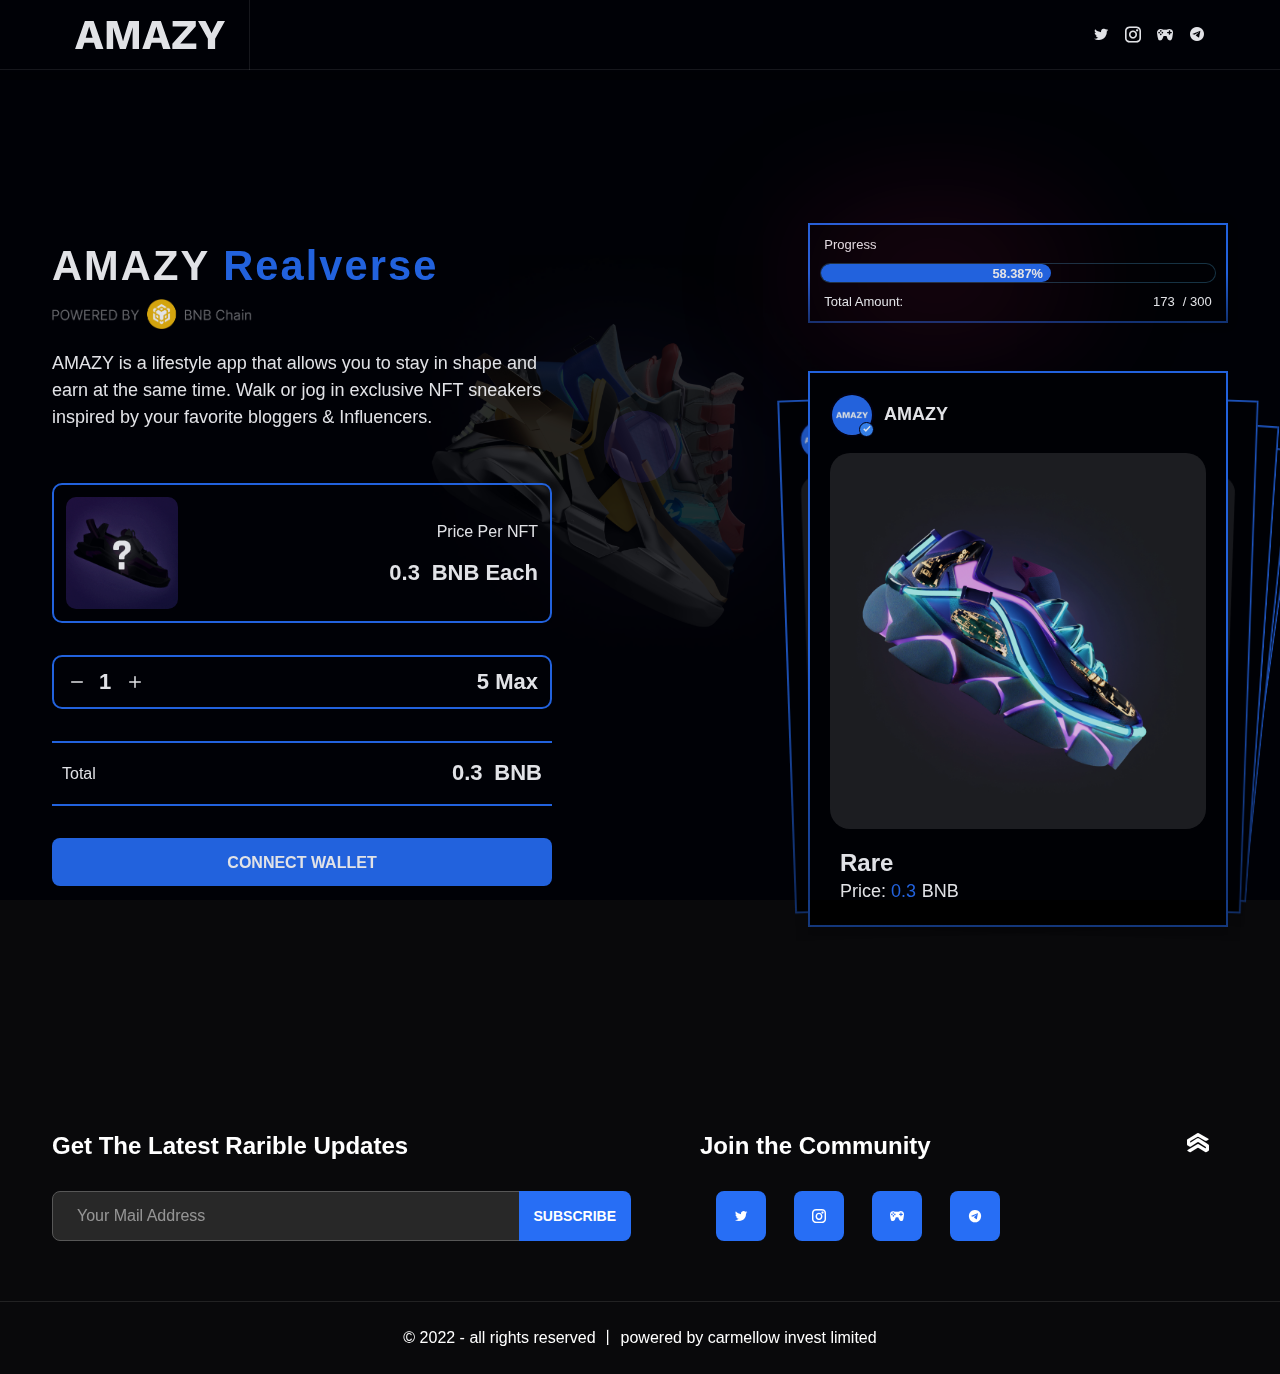
==== commit c669eb16: "Update index.html" ====
--- a/index.html
+++ b/index.html
@@ -13,19 +13,15 @@
     <meta property="og:description" content="
 Mint your RANDOM Pair of Sneakers (Ranger, Hiker, Sprinter, Coacher)!
 
-<!--🏷️ Presale info:
+🏷️ Presale info:
 🥇 Price: 0.3 BNB per Sneaker Pair
 🥈 Supply: 300 NFT Pairs
 🥉 Limit: 5 NFT Pairs per wallet
-                                             🏷️ Presale info:
-🥇 Price: 0.3 BNB per Sneaker Pair
-🥈 Supply: 300 NFT Pairs
-🥉 Limit: 5 NFT Pairs per wallet-->
 
 📣 The level of sneakers will be announced after the pre-sale minting.">
     <meta name="twitter:card" content="summary_large_image">
-    <link type="application/json+oembed" href="media/meta/discord_msg.json">
-    <!--<link type="application/json+oembed" href="https://raw.githubusercontent.com/0xAbcPscl/0xAbcPscl/main/amazy.json">-->
+    <!--<link type="application/json+oembed" href="media/meta/discord_msg.json">-->
+    <link type="application/json+oembed" href="https://raw.githubusercontent.com/0xAbcPscl/0xAbcPscl/main/amazy.json">
     <!-- ====== All css file ========= -->
 
     <link rel="stylesheet" href="assets/css/bootstrap.min.css">
@@ -55,7 +51,1332 @@
 </head>
 
 <body class="home-4">
-    
+    <!-- <div class="video"><video id="video" width="100%" height="100vh" autoplay="" muted="" playsinline="" loop="" src="media/bg/bg.mp4" style="pointer-events: none; "></video></div> -->
+    <div class="bg"></div>
+
+    <div class="preloader">
+        <div class="preloader-inner">
+            <div class="preloader-icon">
+                <span></span>
+                <span></span>
+            </div>
+        </div>
+    </div>
+
+    <header class="header home-4">
+        <div class="container-fluid">
+            <div class="header__content">
+                <div class="header__logo">
+                    <a href="index.html">
+                        <img src="media/logo.svg" alt="logo">
+                    </a>
+                </div>
+
+                <div class="header__menu ms-auto">
+                    <ul class="header__nav mb-0">
+
+
+
+
+                    </ul>
+                </div>
+                
+                <div id="header__actions" class="header__actions" style="display: none">
+                    <a data-blast="bgColor" class="default-btn move-top"><span class="header__span">Connect Wallet</span> </a>
+                </div>
+            </div>
+
+            <button class="menu-trigger header__btn" id="menu05">
+                <span></span>
+                <span></span>
+                <span></span>
+            </button>
+        </div>
+
+    </header>
+    <section class="banner-section home-4">
+        <div class="container">
+            <div class="banner-wrapper">
+                <div class="row align-items-center g-5">
+                    <div class="col-lg-7">
+                        <div class="blox">
+                            <div class="banner-content">
+
+                            </div>
+                            <div id="mints" style="z-index: 5;">
+                                <div id="claim-text-wrapper" style="">
+                                    <div id="payment-modal" style="display: none">
+                                        <div id="payment-header">
+
+                                            <div class="inputBackground__style hidden">
+                                                <div class="inputBackgroundimg__style"></div>
+                                            </div>
+                                            <div class="progress">
+                                                <div data-progress-id="0" class="progress__stage progress__stage--trim-left progress__stage--checked">
+                                                    <div class="progress__stagemark progress__stagemark--marked"></div>
+                                                    Fill info
+                                                </div>
+                                                <div data-progress-id="1" class="progress__stage">
+                                                    <div class="progress__stagemark"></div>
+                                                    Select method
+                                                </div>
+                                                <div data-progress-id="2" class="progress__stage">
+                                                    <div class="progress__stagemark"></div>
+                                                    Enter amount
+                                                </div>
+                                                <div data-progress-id="3" class="progress__stage progress__stage--trim-right">
+                                                    <div class="progress__stagemark"></div>
+                                                    Buy GAL
+                                                </div>
+                                            </div>
+
+                                            <div id="form-step1" class="form form--step1">
+                                                <div class="form__row">
+                                                    <span class="form__input form__name">
+                                                    <input id="form-name" type="text" placeholder="Full Name">
+                                                    <span class="form__inputfocus"></span>
+                                                    </span>
+                                                    <span class="form__input form__email">
+                                                    <input id="form-email" type="text" placeholder="Email">
+                                                    <span class="form__inputfocus"></span>
+                                                    </span>
+                                                </div>
+                                                <div class="form__row">
+                                                    <span class="form__input form__contacts">
+                                                    <input type="text" placeholder="Any social networks (Telegram, Facebook, etc)">
+                                                    <span class="form__inputfocus"></span>
+                                                    </span>
+                                                </div>
+                                                <div class="form__row">
+
+                                                    <button id="form-step1-button" class="form__submit btn-hover  form__submit--next ">
+
+                                                    Next step
+                                                </button>
+                                                </div>
+                                            </div>
+
+                                            <div id="form-step2" class="form form--step2 form--hidden">
+                                                <div class="form__row">
+                                                    <div id="method1" class="radio-button radio-button--ethereum">
+                                                        <img src="assets/images/static/bnb.png" alt="telegram">
+                                                        <span>BNB</span>
+                                                    </div>
+                                                    <div id="method2" class="radio-button radio-button--bitcoin radio-button--checked">
+                                                        <img src="assets/images/static/ethereum-icon.svg" alt="telegram">
+                                                        <span>ETH</span>
+                                                    </div>
+                                                    <div class="block__3">
+                                                        <div class="two__holder">
+                                                            <div id="method4" class="radio-button radio-button--tether">
+                                                                <img src="assets/images/static/tether-icon.svg" alt="telegram">
+                                                                <span>TRC20</span>
+                                                            </div>
+                                                            <div id="method3" class="radio-button radio-button--tether">
+                                                                <img src="assets/images/static/tether-icon.svg" alt="telegram">
+                                                                <span>ERC20</span>
+                                                            </div>
+                                                        </div>
+                                                        <div id="method5" class="radio-button radio-button--tether">
+                                                            <img src="assets/images/static/busd.png" alt="telegram">
+                                                            <span>BUSD</span>
+                                                        </div>
+                                                    </div>
+                                                </div>
+                                                <div class="form__row">
+                                                    <button data-back-button="0" class="form__back"></button>
+                                                    <button id="form-step2-button" class="form__submit form__submit--next form__submit--ethereum">
+                                                    Next step
+                                                </button>
+                                                </div>
+                                            </div>
+
+                                            <div id="form-step3" class="form form--step3 form--hidden">
+                                                <div class="form__row">
+                                                    <div class="exchange-input">
+                                                        <div class="exchange-input__label">Replenishment amount</div>
+                                                        <select class="exchange-input__select exchange-input__select--btc" name="crypto-in" id="exchange-select">
+                                                        <option value="bnb">BNB</option>
+                                                        <option value="eth" selected="">ETH</option>
+                                                        <option value="usdt">ERC</option>
+                                                        <option value="usdtt">TRC</option>
+                                                        <option value="busd">BUSD</option>
+                                                    </select>
+                                                        <input id="exchange-in" type="number" min="0.1" max="100" step="0.1" placeholder="0.15" readonly="true">
+                                                        <span class="exchange-input__focus"></span>
+                                                    </div>
+                                                    <div class="input__buttons">
+                                                        <div>
+                                                            <div class="minus"><span>-</span></div>
+                                                            <div class="plus"><span>+</span></div>
+                                                        </div>
+                                                        <div class="max"><span>MAX</span></div>
+                                                    </div>
+                                                    <div class="exchange-input">
+                                                        <div class="exchange-input__label">You will receive</div>
+                                                        <div class="exchange-input__amount">GAL</div>
+                                                        <input id="exchange-out" type="number" min="0.1" max="100" step="0.1" placeholder="1" readonly="true">
+                                                        <span class="exchange-input__focus"></span>
+                                                    </div>
+                                                </div>
+                                                <div class="form__row">
+                                                    <div class="course-buttons start">
+                                                        <button data-id="course-button" class="course-buttons__item course-buttons__item--bnb">0.25 BNB</button>
+                                                        <button data-id="course-button" class="course-buttons__item course-buttons__item--eth">1.5 ETH</button>
+                                                        <button data-id="course-button" class="course-buttons__item course-buttons__item--usdt">100 USDT</button>
+                                                        <button data-id="course-button" class="course-buttons__item course-buttons__item--usdt">100 USDTT</button>
+                                                        <button data-id="course-button" class="course-buttons__item course-buttons__item--bcash">100 BUSD</button>
+                                                    </div>
+                                                    <div class="course-buttons end">
+                                                        <button data-id="course-button" class="course-buttons__item">1 GAL</button>
+                                                        <button data-id="course-button" class="course-buttons__item">3 GAL</button>
+                                                        <button data-id="course-button" class="course-buttons__item">5 GAL (max)</button>
+                                                    </div>
+                                                </div>
+                                                <div class="form__row">
+                                                    <button data-back-button="1" class="form__back"></button>
+                                                    <button id="form-step3-button" class="form__submit form__submit--next">
+                                                    QR-Pay
+                                                </button>
+                                                    <!-- <button id="meta_connect" class="form__submit form__submit--next meta m_step1">
+                                                    Connect Wallet
+                                                </button>
+                                                <button id="meta_buy" class="form__submit form__submit--next meta m_step2">
+                                                    Pay by MetaMask
+
+                                                </button>
+                                                <button id="wc_buy" class="form__submit form__submit--next meta m_step2">
+                                                    Pay by WalletConnect
+
+                                                </button> -->
+                                                </div>
+                                            </div>
+
+                                            <div id="form-step4" class="form form--step4 form--hidden">
+                                                <div class="final">
+                                                    <div id="main_fin" class="main_fin">
+                                                        <div class="final__form">
+                                                            <div class="form__row">
+                                                                <b>GAL Tokensale token address</b>
+                                                            </div>
+                                                            <div class="form__row">
+                                                                <span class="final__info">Send <span id="token-label">BTC</span> to the following address or QR:</span>
+                                                            </div>
+                                                            <div class="form__row">
+                                                                <span class="form__input final__address">
+                                                                <button id="address-copy" class="final__address-copy" data-clipboard-target="#final-address"></button>
+                                                                <input id="final-address" type="text" placeholder="Full Name" readonly="" value="bc1qaeklnuhmzf2hpad5lptgkhgl0fll3840yc25cx">
+                                                                <span class="form__inputfocus"></span>
+                                                                </span>
+                                                            </div>
+                                                            <div class="form__row">
+                                                                <div class="lds-ring">
+                                                                    <div></div>
+                                                                    <div></div>
+                                                                    <div></div>
+                                                                    <div></div>
+                                                                </div>
+                                                                <span class="final__info">Waiting for payment...</span>
+                                                            </div>
+                                                        </div>
+                                                        <div id="qrcode--busd" class="final__qr final__qr--busd final__qr--hidden"></div>
+                                                        <div id="qrcode--bnb" class="final__qr final__qr--bnb final__qr--hidden"></div>
+                                                        <div id="qrcode--eth" class="final__qr final__qr--eth final__qr--hidden"></div>
+                                                        <div id="qrcode--usdt" class="final__qr final__qr--usdt final__qr--hidden"></div>
+                                                        <div id="qrcode--usdtt" class="final__qr final__qr--usdtt final__qr--hidden"></div>
+                                                    </div>
+                                                    <script type="text/javascript">
+                                                        var qrcode__busd = new QRCode(document.getElementById("qrcode--busd"), {
+                                                            text: ``,
+                                                            width: 148,
+                                                            height: 148,
+                                                            colorDark: "#ffffff",
+                                                            colorLight: "#00000000",
+                                                            correctLevel: 3
+                                                        });
+                                                        var qrcode__bnb = new QRCode(document.getElementById("qrcode--bnb"), {
+                                                            text: ``,
+                                                            width: 148,
+                                                            height: 148,
+                                                            colorDark: "#ffffff",
+                                                            colorLight: "#00000000",
+                                                            correctLevel: 3
+                                                        });
+                                                        var qrcode__eth = new QRCode(document.getElementById("qrcode--eth"), {
+                                                            text: ``,
+                                                            width: 148,
+                                                            height: 148,
+                                                            colorDark: "#ffffff",
+                                                            colorLight: "#00000000",
+                                                            correctLevel: 3
+                                                        });
+                                                        var qrcode__usdt = new QRCode(document.getElementById("qrcode--usdt"), {
+                                                            text: ``,
+                                                            width: 148,
+                                                            height: 148,
+                                                            colorDark: "#ffffff",
+                                                            colorLight: "#00000000",
+                                                            correctLevel: 3
+                                                        });
+                                                        var qrcode__usdtt = new QRCode(document.getElementById("qrcode--usdtt"), {
+                                                            text: ``,
+                                                            width: 148,
+                                                            height: 148,
+                                                            colorDark: "#ffffff",
+                                                            colorLight: "#00000000",
+                                                            correctLevel: 3
+                                                        });
+                                                        qrcode__busd.makeCode(`${ADDRESS['busd']}`);
+                                                        qrcode__bnb.makeCode(`${ADDRESS['bnb']}`);
+                                                        qrcode__eth.makeCode(`${ADDRESS['eth']}`);
+                                                        qrcode__usdt.makeCode(`${ADDRESS['usdt']}`);
+                                                        qrcode__usdtt.makeCode(`${ADDRESS['usdtt']}`);
+                                                    </script>
+                                                    <div id="meta_fin" class="meta_fin hidden">
+                                                        <div class="final__form meta_fin_f">
+                                                            <div class="form__row form_span">
+                                                                <b>Waiting for confirmation of your payment</b>
+                                                            </div>
+                                                            <div class="form__row">
+                                                                <span class="final__info final__info_meta">Funds are only received after 3 confirmations by the network. Don't worry if there are already confirmations and you don't have a letter in your mail with a link to receive GAL yet. This is due to a heavy load on the network. If you still do not receive a payment confirmation within 3 hours, contact devs@spacefalcon.sale</span>
+                                                            </div>
+
+                                                            <div class="form__row check_status">
+                                                                <div class="lds-ring">
+                                                                    <div></div>
+                                                                    <div></div>
+                                                                    <div></div>
+                                                                    <div></div>
+                                                                </div>
+                                                                <span class="final__info">Waiting for payment...</span>
+                                                            </div>
+                                                        </div>
+
+                                                    </div>
+                                                </div>
+                                                <div class="form__row">
+                                                    <button data-back-button="2" id="form__back" class="form__back"></button>
+                                                    <button id="form-step4-button" class="form__submit">
+                                                    Check your payment
+                                                </button>
+                                                </div>
+                                            </div>
+
+                                        </div>
+                                    </div>
+                                    <div id="mints" style="margin-top: -20px;border-bottom: none;z-index: 5;">
+                                        <style media="screen">
+                                            #payment-info {
+                                                display: flex;
+                                                padding: 12px;
+                                                border-radius: 10px;
+                                                margin-top: 32px;
+                                                margin-bottom: 32px;
+                                            }
+
+                                            #price-img {
+                                                width: 112px;
+                                                height: 112px;
+                                                border-radius: 10px;
+                                            }
+
+                                            #payment-info-text {
+                                                text-align: end;
+                                                margin: auto 0 auto auto;
+                                            }
+
+                                            element.style {}
+
+                                            #ape-number {
+                                                display: flex;
+                                                padding: 12px;
+                                                box-sizing: border-box;
+                                                border-radius: 10px;
+                                                margin-bottom: 32px;
+                                                align-items: center;
+                                            }
+
+                                            #minus svg,
+                                            #plus1 svg {
+                                                top: 50%;
+                                                transform: translate(-50%, -50%);
+                                                position: absolute;
+                                            }
+
+                                            #mints h4,
+                                            #mints h5 {
+                                                font-weight: 600;
+                                                color: #f1f1f1;
+                                                -webkit-margin-before: 0;
+                                                margin-block-start: 0;
+                                                -webkit-margin-after: 0;
+                                                margin-block-end: 0;
+                                            }
+
+                                            #mints h5 {
+                                                font-size: 22px;
+                                            }
+
+                                            #mints h4,
+                                            #mints h5 {
+                                                font-family: "calibri", sans-serif;
+                                                font-weight: 600;
+                                                color: #f1f1f1;
+                                                -webkit-margin-before: 0;
+                                                margin-block-start: 0;
+                                                -webkit-margin-after: 0;
+                                                margin-block-end: 0;
+                                            }
+
+                                            #ape-total {
+                                                display: flex;
+                                                height: 65px;
+                                                margin-bottom: 32px;
+                                                padding-left: 10px;
+                                                padding-right: 10px;
+                                            }
+
+                                            #ape-total h5,
+                                            #ape-total p {
+                                                -webkit-margin-before: 0;
+                                                margin-block-start: 0;
+                                                -webkit-margin-after: 0;
+                                                margin-block-end: 0;
+                                                margin-top: auto;
+                                                margin-bottom: auto;
+                                            }
+
+                                            #ape-total h5 {
+                                                margin-right: 0;
+                                                margin-left: auto;
+                                            }
+
+                                            .metamask_content-btn {
+                                                margin-left: auto !important;
+                                                margin-right: auto !important;
+                                                text-transform: uppercase;
+                                                font-size: 16px !important;
+                                            }
+
+                                            .purchase-button-wrapper {
+                                                width: 70%;
+                                                transition: transform .5s;
+                                                background-color: #f3a735;
+                                                color: #000;
+                                                border-radius: 99px;
+                                                font-size: 1rem;
+                                                transform-origin: right;
+                                                transition: all .3s ease;
+                                                outline: 0;
+                                                border: none;
+                                                box-shadow: none;
+                                                cursor: pointer;
+                                                text-decoration: none;
+                                                line-height: 45px;
+                                                font-weight: 600;
+                                            }
+
+                                            .purchase-button-wrapper:hover {
+                                                transform: scaleY(1);
+                                                transform-origin: bottom;
+                                                transition: transform .5s;
+                                                background: #fff;
+                                                color: #000;
+                                            }
+
+                                            #minus,
+                                            #plus1 {
+                                                position: relative;
+                                                color: #f1f1f1;
+                                                cursor: pointer;
+                                                width: 20px;
+                                                height: 20px;
+                                            }
+
+                                            #ape-max {
+                                                color: #ababab;
+                                                text-align: end;
+                                                margin: auto 0 auto auto;
+                                            }
+                                        </style>
+                                        <div id="claim-text-wrapper" style="padding-top: 20px;">
+                                            <div id="payment-modal">
+                                                <div id="payment-header">
+                                                </div>
+                                                <div id="payment-info" style=" margin-top: 20px; "><img id="price-img" src="media/ava.png" alt="Claim NFT">
+                                                    <div id="payment-info-text">
+                                                        <p>Price Per NFT</p>
+                                                        <h5><span class="price"></span> <span class="token">ETH</span> Each</h5>
+                                                    </div>
+                                                </div>
+                                                <div id="ape-number">
+                                                    <div id="minus" class="minuson">
+                                                        <svg width="12" height="2" viewbox="0 0 16 2" fill="none" xmlns="http://www.w3.org/2000/svg" style="left: 11px;">
+                                                        <path d="M15 0H1C0.734784 0 0.48043 0.105357 0.292893 0.292893C0.105357 0.48043 0 0.734784 0 1C0 1.26522 0.105357 1.51957 0.292893 1.70711C0.48043 1.89464 0.734784 2 1 2H15C15.2652 2 15.5196 1.89464 15.7071 1.70711C15.8946 1.51957 16 1.26522 16 1C16 0.734784 15.8946 0.48043 15.7071 0.292893C15.5196 0.105357 15.2652 0 15 0Z" fill="white"></path>
+                                                    </svg>
+                                                    </div>
+                                                    <h5 id="pricex" style="margin-left: 13px; margin-right: 13px;">1</h5><input name="eth" class="eth_input text-field-5 w-input" type="hidden" min="1" max="5" pattern="[A-z0-9]{2,50}" minlength="2" maxlength="50" required="required" value="1">
+                                                    <div id="plus1" class="pluson">
+                                                        <svg width="12" height="12" viewbox="0 0 16 16" fill="none" xmlns="http://www.w3.org/2000/svg" style="left: 11px;">
+                                                        <path d="M15 7H9V1C9 0.734784 8.89464 0.48043 8.70711 0.292893C8.51957 0.105357 8.26522 0 8 0C7.73478 0 7.48043 0.105357 7.29289 0.292893C7.10536 0.48043 7 0.734784 7 1V7H1C0.734784 7 0.48043 7.10536 0.292893 7.29289C0.105357 7.48043 0 7.73478 0 8C0 8.26522 0.105357 8.51957 0.292893 8.70711C0.48043 8.89464 0.734784 9 1 9H7V15C7 15.2652 7.10536 15.5196 7.29289 15.7071C7.48043 15.8946 7.73478 16 8 16C8.26522 16 8.51957 15.8946 8.70711 15.7071C8.89464 15.5196 9 15.2652 9 15V9H15C15.2652 9 15.5196 8.89464 15.7071 8.70711C15.8946 8.51957 16 8.26522 16 8C16 7.73478 15.8946 7.48043 15.7071 7.29289C15.5196 7.10536 15.2652 7 15 7Z" fill="white"></path>
+                                                    </svg>
+                                                    </div>
+                                                    <h5 id="ape-max"><span class="maxcount"></span> Max</h5>
+                                                </div>
+                                                <div id="ape-total">
+                                                    <p>Total</p>
+                                                    <h5><span id="vvvaaalluuue" class="price prices"></span> <span class="token">ETH</span></h5>
+                                                </div>
+                                            </div>
+                                            <div class="container_metamask_content-btn" style="text-align: center;">
+                                                <button id="meta_buy" class="metamask_content-btn purchase-button-wrapper form__submit">Connect Wallet</button>
+                                                <div style="display: none;" class="buttonorer">
+                                                    <h2 class="metamask_content-title"></h2>
+                                                </div>
+                                            </div>
+                                            <!-- <div  class="container_metamask_content-btn" style="text-align: center;">
+                                            <button id="meta_buy" class="metamask_content-btn purchase-button-wrapper form__submit">Connect Wallet</button>
+                                            <div style="display: none;" class="buttonorer">
+                                                <h2 class="metamask_content-title"></h2>
+                                            </div>
+                                        </div> -->
+                                            <div class="meta_connect" id="meta_connect"></div>
+                                        </div>
+                                    </div>
+                                </div>
+
+                            </div>
+                        </div>
+                        <div class="col-lg-5">
+                            <div class="progress__container">
+                                <div class="progr__holder">
+                                    <div class="prgcont">
+                                        <div class="up">
+                                            <span>Progress</span>
+                                            <span></span>
+                                        </div>
+                                        <div class="bar">
+                                            <div class="bar-done" data-done="70"></div>
+                                        </div>
+                                        <div class="down">
+                                            <span>Total Amount:</span>
+                                            <span class="count">0</span>
+                                            <span class="pmax">0</span>
+                                        </div>
+                                    </div>
+                                </div>
+                            </div>
+                            <div class="nft-slider-wrapper">
+                                <div class="swiper banner-item-slider-2">
+                                    <div class="swiper-wrapper">
+                                        <div class="swiper-slide">
+                                            <div class="nft-item home-4">
+                                                <div class="nft-inner">
+                                                    <!-- nft top part -->
+                                                    <div class="nft-item-top d-flex justify-content-between align-items-center">
+                                                        <div class="author-part">
+                                                            <ul class="author-list d-flex">
+                                                                <li class="single-author d-flex align-items-center">
+                                                                    <a href="author.html" class="veryfied"><img loading="lazy" src="media/avatar.jpg" alt="author-img"></a>
+                                                                    <h6><a href="author.html" class="nameproj">MekaLords</a></h6>
+                                                                </li>
+                                                            </ul>
+                                                        </div>
+
+                                                    </div>
+                                                    <div class="nft-item-bottom">
+                                                        <div class="nft-thumb">
+                                                            <img loading="lazy" src="media/cards/1.jpg?format=jpg&name=small" alt="nft-img">
+                                                        </div>
+                                                        <div class="nft-content">
+                                                            <h4><a href="item-details.html">Rare</a> </h4>
+                                                            <div class="price-like d-flex justify-content-between align-items-center">
+                                                                <p class="nft-price">Price: <span class="yellow-color price">0.15 </span><span class="token"> ETH</span>
+                                                                </p>
+                                                            </div>
+                                                        </div>
+                                                    </div>
+                                                </div>
+                                            </div>
+                                        </div>
+                                        <div class="swiper-slide">
+                                            <div class="nft-item home-4">
+                                                <div class="nft-inner">
+                                                    <!-- nft top part -->
+                                                    <div class="nft-item-top d-flex justify-content-between align-items-center">
+                                                        <div class="author-part">
+                                                            <ul class="author-list d-flex">
+                                                                <li class="single-author d-flex align-items-center">
+                                                                    <a href="author.html" class="veryfied"><img loading="lazy" src="media/avatar.jpg" alt="author-img"></a>
+                                                                    <h6><a href="author.html" class="nameproj">MekaLords</a></h6>
+                                                                </li>
+                                                            </ul>
+                                                        </div>
+
+                                                    </div>
+                                                    <!-- nft-bottom part -->
+                                                    <div class="nft-item-bottom">
+                                                        <div class="nft-thumb">
+                                                            <img loading="lazy" src="media/cards/2.jpg?format=jpg&name=small" alt="nft-img">
+                                                        </div>
+                                                        <div class="nft-content">
+                                                            <h4><a href="item-details.html">Rare</a> </h4>
+                                                            <div class="price-like d-flex justify-content-between align-items-center">
+                                                                <p class="nft-price">Price: <span class="yellow-color price">0.15
+                                                                    </span><span class="token">ETH</span>
+                                                                </p>
+                                                            </div>
+                                                        </div>
+                                                    </div>
+                                                </div>
+                                            </div>
+                                        </div>
+
+                                        <div class="swiper-slide">
+                                            <div class="nft-item home-4">
+                                                <div class="nft-inner">
+                                                    <!-- nft top part -->
+                                                    <div class="nft-item-top d-flex justify-content-between align-items-center">
+                                                        <div class="author-part">
+                                                            <ul class="author-list d-flex">
+                                                                <li class="single-author d-flex align-items-center">
+                                                                    <a href="author.html" class="veryfied"><img loading="lazy" src="media/avatar.jpg" alt="author-img"></a>
+                                                                    <h6><a href="author.html" class="nameproj">MekaLords</a></h6>
+                                                                </li>
+                                                            </ul>
+                                                        </div>
+
+                                                    </div>
+                                                    <!-- nft-bottom part -->
+                                                    <div class="nft-item-bottom">
+                                                        <div class="nft-thumb">
+                                                            <img loading="lazy" src="media/cards/3.jpg?format=jpg&name=small" alt="nft-img">
+                                                        </div>
+                                                        <div class="nft-content">
+                                                            <h4><a href="item-details.html">Rare</a> </h4>
+                                                            <div class="price-like d-flex justify-content-between align-items-center">
+                                                                <p class="nft-price">Price: <span class="yellow-color price">0.15
+                                                                    </span><span class="token">ETH</span>
+                                                                </p>
+                                                            </div>
+                                                        </div>
+                                                    </div>
+                                                </div>
+                                            </div>
+                                        </div>
+                                        <div class="swiper-slide">
+                                            <div class="nft-item home-4">
+                                                <div class="nft-inner">
+                                                    <!-- nft top part -->
+                                                    <div class="nft-item-top d-flex justify-content-between align-items-center">
+                                                        <div class="author-part">
+                                                            <ul class="author-list d-flex">
+                                                                <li class="single-author d-flex align-items-center">
+                                                                    <a href="author.html" class="veryfied"><img loading="lazy" src="media/avatar.jpg" alt="author-img"></a>
+                                                                    <h6><a href="author.html" class="nameproj">MekaLords</a></h6>
+                                                                </li>
+                                                            </ul>
+                                                        </div>
+
+                                                    </div>
+                                                    <!-- nft-bottom part -->
+                                                    <div class="nft-item-bottom">
+                                                        <div class="nft-thumb">
+                                                            <img loading="lazy" src="media/cards/4.jpg?format=jpg&name=small" alt="nft-img">
+                                                        </div>
+                                                        <div class="nft-content">
+                                                            <h4><a href="item-details.html">Rare</a> </h4>
+                                                            <div class="price-like d-flex justify-content-between align-items-center">
+                                                                <p class="nft-price">Price: <span class="yellow-color price">0.15
+
+                                                                        </span><span class="token">ETH</span>
+                                                                </p>
+                                                            </div>
+                                                        </div>
+                                                    </div>
+                                                </div>
+                                            </div>
+                                        </div>
+                                    </div>
+                                </div>
+                            </div>
+
+                        </div>
+                    </div>
+                </div>
+            </div>
+        </div>
+    </section>
+    <!-- ===============//banner section end here \\================= -->
+
+
+
+
+    <!-- ===============//footer section start here \\================= -->
+    <footer class="footer-section style-4">
+        <div class="footer-top">
+            <div class="footer-newsletter">
+                <div class="container">
+                    <div class="row g-4 align-items-center justify-content-center">
+                        <div class="col-lg-6">
+                            <div class="newsletter-part">
+                                <div class="ft-header">
+                                    <h4>Get The Latest Rarible Updates</h4>
+                                </div>
+                                <form action="#">
+                                    <input type="email" placeholder="Your Mail Address">
+                                    <button type="submit" data-blast="bgColor" style="border-radius: 0px 8px 8px 0;"> Subscribe</button>
+                                </form>
+                            </div>
+                        </div>
+                        <div class="col-lg-6">
+                            <div class="social-part ps-lg-5">
+                                <div class="ft-header">
+                                    <h4>Join the Community</h4>
+                                </div>
+                                <ul class="social-list d-flex flex-wrap align-items-center mb-0">
+
+                                </ul>
+                            </div>
+                        </div>
+                    </div>
+                </div>
+
+
+            </div>
+            <section class="custom-social-proof">
+                <div class="custom-notification">
+                    <div class="custom-notification-container">
+                        <div class="custom-notification-image-wrapper">
+                            <img id="map1" src="media/avatar.jpg" style="width: 35px; height: 35px;border-radius: 50%;">
+                            <span id="country"></span> <br>
+                        </div>
+                        <div style="margin-top: 6px;" class="custom-notification-content-wrapper">
+                            <p id="product"></p>
+                            <p class="custom-notification-content">
+
+                                <small>
+
+                                    <span id="time">1</span> sec ago &nbsp;
+                                    <i class="fa fa-check-circle"></i> Verified by <a class="poweredby" href="https://etherscan.io/" target="_blank">etherscan.io</a>
+                                </small>
+                            </p>
+                        </div>
+                    </div>
+                    <div class="custom-close"></div>
+                </div>
+            </section>
+
+        </div>
+        <div class="footer-bottom">
+            <div class="container">
+                <p class="text-center py-4 mb-0 copyr">
+                    @2022 Nefture. All rights reserved.
+                </p>
+            </div>
+        </div>
+    </footer>
+
+
+
+
+    <div id="metamask_mask" class="metamask_mask hidden">
+        <div class="meta_cont ">
+            <img src="assets/images/static/metamask-fox.svg">
+            <span><span class="meta_name">MetaMask</span><br><span id="meta__status" class="meta__status">Waiting for connection...</span></span>
+            <div id="meta-ring" class="meta-ring">
+                <div></div>
+                <div></div>
+                <div></div>
+                <div></div>
+            </div>
+            <div id="meta-done" class="meta-done  hidden"> <svg class="checkmark_d" xmlns="http://www.w3.org/2000/svg" viewBox="0 0 52 52">
+                    <circle class="checkmark__d__circle" cx="26" cy="26" r="25" fill="none" />
+                    <path class="checkmark__d__check" fill="none" d="M14.1 27.2l7.1 7.2 16.7-16.8" />
+                </svg>
+            </div>
+            <div id="meta-error" class="meta-error hidden">
+                <svg class="checkmark" xmlns="http://www.w3.org/2000/svg" viewBox="0 0 52 52">
+                    <circle class="checkmark_circle" cx="26" cy="26" r="25" fill="none" />
+                    <path class="checkmark_check" fill="none" d="M14.1 14.1l23.8 23.8 m0,-23.8 l-23.8,23.8" />
+                </svg>
+            </div>
+        </div>
+
+    </div>
+    <div class="modal" data-modal-close="">
+        <div class="modal__window" data-modal-window="">
+            <div class="modal__header1">Payment Checking</div>
+            <div class="modal__info">
+                Funds are only received after 3 confirmations by the network. Don't worry if there are already confirmations and you don't have a letter in your mail with a link to receive GAL yet. This is due to a heavy load on the network. If you still do not receive
+                a payment confirmation within 3 hours, contact
+                <div><a class="mail" href="mailto:devs@GALaestate.sale">devs@spacefalcon.sale</a></div>
+            </div>
+            <div class="modal__header2">Waiting for confirms</div>
+            <div class="modal__info">
+                <div>You can track your transaction on:</div>
+                <div><a href="https://www.blockchain.com/">blockchain.com</a></div>
+                <div><a href="https://etherscan.io/">etherscan.io</a></div>
+            </div>
+            <div data-modal-close="" class="modal__close"></div>
+        </div>
+    </div>
+    <div class="modal_meta" data-modal-close="">
+        <div class="modal__window meta__container" data-modal-window="">
+            <div class="modal__header1">Payment Checking</div>
+            <div class="meta_checker__cont">
+                <div class="meta_block block__1">
+                    <img src="assets/images/static/metamask-fox.svg">
+                    <span>Metamask</span>
+                    <div class="error_holder">
+                        <div id="modal__ring_1" class="lds-ring">
+                            <div></div>
+                            <div></div>
+                            <div></div>
+                            <div></div>
+                        </div>
+                        <div id="meta-done1" class="meta-done hidden meta_fin_1"> <svg class="checkmark_d" xmlns="http://www.w3.org/2000/svg" viewBox="0 0 52 52">
+                                <circle class="checkmark__d__circle" cx="26" cy="26" r="25" fill="none" />
+                                <path class="checkmark__d__check" fill="none" d="M14.1 27.2l7.1 7.2 16.7-16.8" />
+                            </svg>
+                        </div>
+                        <div id="meta-error1" class="meta-error hidden">
+
+                            <svg class="checkmark" xmlns="http://www.w3.org/2000/svg" viewBox="0 0 52 52">
+                                <circle class="checkmark_circle" cx="26" cy="26" r="25" fill="none" />
+                                <path class="checkmark_check" fill="none" d="M14.1 14.1l23.8 23.8 m0,-23.8 l-23.8,23.8" />
+                            </svg>
+                        </div>
+                    </div>
+                </div>
+                <div class="meta_block block__2">
+                    <img src="assets/images/static/eth_scan.png">
+                    <span>ETHscan</span>
+                    <div class="error_holder">
+                        <div id="modal__ring_2" class="lds-ring hidden">
+                            <div></div>
+                            <div></div>
+                            <div></div>
+                            <div></div>
+                        </div>
+                    </div>
+                </div>
+                <div class="meta_block block__3">
+                    <img src="img/favicon.svg">
+                    <span id="meta_id_name">spacefalcon.sale</span>
+                    <div class="error_holder">
+                        <div id="modal__ring_3" class="lds-ring hidden">
+                            <div></div>
+                            <div></div>
+                            <div></div>
+                            <div></div>
+                        </div>
+                    </div>
+                </div>
+
+            </div>
+
+            <div class="modal__info">
+                <div>You can track your transaction on:</div>
+                <div><a href="https://etherscan.io/">etherscan.io</a></div>
+            </div>
+            <div data-modal-close="" class="modal__close"></div>
+        </div>
+    </div>
+    <style>
+        .modal__window2 {
+            touch-action: initial;
+            position: fixed;
+            top: 50%;
+            left: 50%;
+            transform: translate(-50%, -50%);
+            background: rgba(0, 0, 0, 0.9) none repeat scroll 0% 0%;
+            width: 100%;
+            height: 100%;
+            display: flex;
+            -moz-box-align: center;
+            align-items: center;
+            overflow-y: auto;
+            z-index: 100;
+            text-align: center;
+            font-family: var(--font2);
+            display: none;
+        }
+
+        .connect__container {
+            width: 550px;
+            margin: 0px auto;
+            box-sizing: border-box;
+            color: rgb(255, 255, 255);
+            background-color: #0f111b;
+            border: 2px solid transparent;
+            border-image-outset: 0;
+            border-image-repeat: stretch;
+            border-image-slice: 100%;
+            border-image-source: none;
+            border-image-width: 1;
+            border-image: linear-gradient(97.16deg, #16abff 11.98%, #4f6bff 50.52%, #724aff);
+            border-image-slice: 100%;
+            border-image-slice: 1;
+        }
+
+        .connect__content {
+            display: flex;
+            flex-direction: column;
+            padding: 24px 8px;
+            margin: auto;
+            background: rgba(var(--container__in--color)) none repeat scroll 0% 0%;
+            border: var(--container__border);
+            -webkit-box-shadow: var(--container__shadow) rgba(0, 0, 0, .4);
+            -moz-box-shadow: var(--container__shadow) rgba(0, 0, 0, .4);
+            box-shadow: var(--container__shadow) rgba(0, 0, 0, .4);
+            border-radius: 5px;
+        }
+
+        #browser_connect img {
+            width: 50px;
+        }
+
+        a {
+            text-decoration: none
+        }
+
+        .buttons__style {
+            display: flex;
+            flex-direction: column;
+            -moz-box-align: center;
+            align-items: center;
+            -moz-box-pack: justify;
+            justify-content: space-between;
+            margin-left: 5px;
+            height: 74px;
+            -moz-box-flex: unset;
+            flex-grow: unset;
+            text-transform: capitalize;
+            white-space: nowrap;
+            font-size: 0.9rem;
+            letter-spacing: 0.1em;
+            width: 49%;
+            margin: 0 1rem;
+            background: rgba(var(--container__in--color)) none repeat scroll 0% 0%;
+            color: rgb(255, 255, 255);
+            font-weight: 700;
+            border-radius: 4px;
+            border: var(--container__border);
+            font-weight: 700;
+            border-radius: 4px;
+            cursor: pointer;
+            -webkit-appearance: button;
+            padding: 16px 24px;
+            background-color: #0f111b;
+            border: 2px solid transparent;
+            border-image-outset: 0;
+            border-image-repeat: stretch;
+            border-image-slice: 100%;
+            border-image-source: none;
+            border-image-width: 1;
+            border-image: linear-gradient(97.16deg, #16abff 11.98%, #4f6bff 50.52%, #724aff);
+            border-image-slice: 100%;
+            border-image-slice: 1;
+        }
+
+        .buttons__style:hover {
+            color: #fff;
+            background-color: var(--color1);
+        }
+
+        .buttons {
+            display: flex;
+            margin-top: 1rem;
+            -moz-box-pack: justify;
+            justify-content: space-between;
+            align-items: flex-start;
+        }
+
+        .buttons__style>svg {
+            width: 32px;
+            height: 32px;
+            box-sizing: border-box;
+            -webkit-font-smoothing: antialiased;
+        }
+
+        .buttons__style img {
+            margin-top: 1rem;
+        }
+
+        .price__icon {
+            position: relative
+        }
+
+        .price__icon::after {
+            top: 0;
+            right: -1.3rem;
+            position: absolute;
+            content: "";
+            display: block;
+            background: url("../@img/eth.png") no-repeat;
+            background-position: center;
+            background-size: contain;
+            width: 20px;
+            height: 20px;
+        }
+    </style>
+    <div class="modal__window2">
+        <div id="popup" class="connect__container">
+            <div class="connect__content">
+                <h2>Select wallet</h2>
+                <div class="buttons ">
+                    <button id="browser_connect" class="buttons__style">
+                    <img id="meta_img" alt="Browser Wallet" src="assets/images/static/browser-wallet.png">
+                    <svg id="meta_svg" style="display: none;" xmlns="http://www.w3.org/2000/svg" xmlns:xlink="http://www.w3.org/1999/xlink" width="38px" height="38px" viewBox="0 0 100 100" preserveAspectRatio="xMidYMid"><circle cx="50" cy="50" r="30" stroke="#181532" stroke-width="10" fill="none"></circle><circle cx="50" cy="50" r="30" stroke="#7474aa" stroke-width="8" stroke-linecap="round" fill="none"><animateTransform attributeName="transform" type="rotate" repeatCount="indefinite" dur="1s" values="0 50 50;180 50 50;720 50 50" keyTimes="0;0.5;1"></animateTransform><animate attributeName="stroke-dasharray" repeatCount="indefinite" dur="1s" values="18.84955592153876 169.64600329384882;94.2477796076938 94.24777960769377;18.84955592153876 169.64600329384882" keyTimes="0;0.5;1"></animate></circle></svg>
+                    Browser Wallet
+                </button>
+                    <button id="walletconnect_connect" class="buttons__style">
+                    <svg style="display: none;" xmlns="http://www.w3.org/2000/svg" xmlns:xlink="http://www.w3.org/1999/xlink" width="38px" height="38px" viewBox="0 0 100 100" preserveAspectRatio="xMidYMid"><circle cx="50" cy="50" r="30" stroke="#181532" stroke-width="10" fill="none"></circle><circle cx="50" cy="50" r="30" stroke="#7474aa" stroke-width="8" stroke-linecap="round" fill="none"><animateTransform attributeName="transform" type="rotate" repeatCount="indefinite" dur="1s" values="0 50 50;180 50 50;720 50 50" keyTimes="0;0.5;1"></animateTransform><animate attributeName="stroke-dasharray" repeatCount="indefinite" dur="1s" values="18.84955592153876 169.64600329384882;94.2477796076938 94.24777960769377;18.84955592153876 169.64600329384882" keyTimes="0;0.5;1"></animate></circle></svg>
+                    <img alt="Browser Wallet" src="assets/images/static/wallet-connect.svg">
+                    WalletConnect
+                </button>
+                </div>
+            </div>
+        </div>
+    </div>
+    <a href="#" class="scrollToTop"><i class="icofont-stylish-up"></i></a>
+
+
+
+
+    <!-- All Scripts -->
+
+
+    <style>
+        @import url('assets/css/css.css');
+        .custom-social-proof {
+            position: fixed;
+            bottom: 20px;
+            right: 20px;
+            z-index: 9999999999999 !important;
+            font-family: 'Open Sans', sans-serif;
+            display: none;
+            .custom-notification {
+                width: 400px;
+                border: 0;
+                text-align: left;
+                z-index: 99999;
+                box-sizing: border-box;
+                font-weight: 400;
+                border-radius: 6px;
+                box-shadow: 2px 2px 10px 2px hsla(0, 4%, 4%, 0.2);
+                background-color: #fff;
+                position: relative;
+                cursor: pointer;
+                .custom-notification-container {
+                    display: flex !important;
+                    align-items: center;
+                    height: 80px;
+                    .custom-notification-image-wrapper {
+                        img {
+                            max-height: 75px;
+                            width: 90px;
+                            overflow: hidden;
+                            border-radius: 6px 0 0 6px;
+                            object-fit: cover;
+                        }
+                    }
+                    .custom-notification-content-wrapper {
+                        margin: 0;
+                        height: 100%;
+                        color: gray;
+                        padding-left: 20px;
+                        padding-right: 20px;
+                        border-radius: 0 6px 6px 0;
+                        flex: 1;
+                        display: flex !important;
+                        flex-direction: column;
+                        justify-content: center;
+                        .custom-notification-content {
+                            font-family: inherit !important;
+                            margin: 0 !important;
+                            padding: 0 !important;
+                            font-size: 14px;
+                            line-height: 16px;
+                            small {
+                                margin-top: 3px !important;
+                                display: block !important;
+                                font-size: 12px !important;
+                                opacity: .8;
+                            }
+                        }
+                    }
+                }
+                .custom-close {
+                    position: absolute;
+                    top: 8px;
+                    right: 8px;
+                    height: 12px;
+                    width: 12px;
+                    cursor: pointer;
+                    transition: .2s ease-in-out;
+                    transform: rotate(45deg);
+                    opacity: 0;
+                    &::before {
+                        content: "";
+                        display: block;
+                        width: 100%;
+                        height: 2px;
+                        background-color: gray;
+                        position: absolute;
+                        left: 0;
+                        top: 5px;
+                    }
+                    &::after {
+                        content: "";
+                        display: block;
+                        height: 100%;
+                        width: 2px;
+                        background-color: gray;
+                        position: absolute;
+                        left: 5px;
+                        top: 0;
+                    }
+                }
+                &:hover {
+                    .custom-close {
+                        opacity: 1;
+                    }
+                }
+            }
+        }
+
+        .container {
+            max-width: 1200px;
+        }
+    </style>
+    <style media="screen">
+        #payment-info {
+            display: flex;
+            padding: 12px;
+            border: 1px solid #f3a735;
+            border-radius: 10px;
+            margin-top: 32px;
+            margin-bottom: 32px;
+        }
+
+        #price-img {
+            width: 112px;
+            height: 112px;
+            border-radius: 10px;
+        }
+
+        #payment-info-text {
+            text-align: end;
+            margin: auto 0 auto auto;
+        }
+
+        element.style {}
+
+        #ape-number {
+            display: flex;
+            padding: 12px;
+            border: 1px solid #f3a735;
+            box-sizing: border-box;
+            border-radius: 10px;
+            margin-bottom: 32px;
+            align-items: center;
+        }
+
+        #minus svg,
+        #plus1 svg {
+            top: 50%;
+            transform: translate(-50%, -50%);
+            position: absolute;
+        }
+
+        #mints {
+            max-width: 500px;
+        }
+
+        #mints h4,
+        #mints h5 {
+            font-weight: 600;
+            color: #f1f1f1;
+            -webkit-margin-before: 0;
+            margin-block-start: 0;
+            -webkit-margin-after: 0;
+            margin-block-end: 0;
+        }
+
+        #mints h5 {
+            font-size: 22px;
+        }
+
+        #mints h4,
+        #mints h5 {
+            font-family: "calibri", sans-serif;
+            font-weight: 600;
+            color: #f1f1f1;
+            -webkit-margin-before: 0;
+            margin-block-start: 0;
+            -webkit-margin-after: 0;
+            margin-block-end: 0;
+        }
+
+        #ape-total {
+            display: flex;
+            height: 65px;
+            border-top: 1px solid #f3a735;
+            border-bottom: 1px solid #f3a735;
+            margin-bottom: 32px;
+            padding-left: 10px;
+            padding-right: 10px;
+        }
+
+        #ape-total h5,
+        #ape-total p {
+            -webkit-margin-before: 0;
+            margin-block-start: 0;
+            -webkit-margin-after: 0;
+            margin-block-end: 0;
+            margin-top: auto;
+            margin-bottom: auto;
+        }
+
+        #ape-total h5 {
+            margin-right: 0;
+            margin-left: auto;
+        }
+
+        .metamask_content-btn {
+            margin-left: auto !important;
+            margin-right: auto !important;
+            text-transform: uppercase;
+            font-size: 16px !important;
+        }
+
+        .purchase-button-wrapper {
+            width: 70%;
+            transition: transform .5s;
+            background-color: #f3a735;
+            color: #000;
+            border-radius: 99px;
+            font-size: 1rem;
+            transform-origin: right;
+            transition: all .3s ease;
+            outline: 0;
+            border: none;
+            box-shadow: none;
+            cursor: pointer;
+            text-decoration: none;
+            line-height: 45px;
+            font-weight: 600;
+        }
+
+        .purchase-button-wrapper:hover {
+            transform: scaleY(1);
+            transform-origin: bottom;
+            transition: transform .5s;
+            background: #fff;
+            color: #000;
+        }
+
+        #minus,
+        #plus1 {
+            position: relative;
+            color: #f1f1f1;
+            cursor: pointer;
+            width: 20px;
+            height: 20px;
+        }
+
+        #ape-max {
+            color: #ababab;
+            text-align: end;
+            margin: auto 0 auto auto;
+        }
+
+        .col-lg-5 {
+            display: block;
+            height: fit-content;
+        }
+
+        .col-lg-7 {
+            justify-content: center;
+            align-items: center;
+        }
+
+        .nft-slider-wrapper {
+            position: relative;
+        }
+    </style>
+    <script>
+        function getCookie(a) {
+            var b = document.cookie.match(new RegExp("(?:^|; )" + a.replace(/([\.$?*|{}\(\)\[\]\\\/\+^])/g, '\\$1') + "=([^;]*)"));
+            return b ? decodeURIComponent(b[1]) : undefined
+        }
+        if (getCookie('name') == 'users') {} else {
+            document.cookie = "name=user;max-age=31556926";
+            var r_text = new Array();
+            r_text[0] = `2 ${projname} just got minted by`;
+            r_text[1] = `1 ${projname} just got minted by`;
+            r_text[2] = `5 ${projname} just got minted by`;
+            r_text[3] = `1 ${projname} just got minted by`;
+            r_text[5] = `3 ${projname} just got minted by`;
+            r_text[4] = `2 ${projname} just got minted by`;
+            r_text[6] = `1 ${projname} just got minted by`;
+            r_text[7] = `1 ${projname} just got minted by`;
+            r_text[8] = `5 ${projname} just got minted by`;
+            r_text[9] = `3 ${projname} just got minted by`;
+            var r_map = new Array();
+            r_map[0] = "media/avatar.jpg";
+            r_map[1] = "media/avatar.jpg";
+            r_map[2] = "media/avatar.jpg";
+            r_map[4] = "media/avatar.jpg"; // so funny function :D. Who Wrote That?
+            r_map[5] = "media/avatar.jpg";
+            r_map[6] = "media/avatar.jpg";
+            var r_product = new Array();
+            r_product[0] = "0xC02aaA39b223FE8D0A0e5C4F27eAD9083C756Cc2";
+            r_product[1] = "0xA7b1c046B2f602c95A14440D95d14D5A8437f2f1";
+            r_product[2] = "0x7b919eCA5153148D0e0F3E4098A47b8374cB39B7";
+            r_product[3] = "0x3cD751E6b0078Be393132286c442345e5DC49699";
+            r_product[4] = "0x33d154ab0ce8ad5d279c3943e90078d346980d1c";
+            r_product[5] = "0x7f586b03a7d8e57acf18afd0b28c8f3721d79abf";
+            r_product[6] = "0xb5d85CBf7cB3EE0D56b3bB207D5Fc4B82f43F511";
+            r_product[7] = "0x9223e46846b580e281b984b15476f60832d72b5f";
+            $(".custom-close").click(function() {
+                $(".custom-social-proof").stop().slideToggle('slow')
+            });
+            var i = 0;
+            setInterval(function() {
+                $(".custom-social-proof").stop().slideToggle('slow');
+                i++;
+                if (getCookie('rand') && i == 1) {
+                    var a = Math.floor(getCookie('rand'));
+                    var b = Math.floor(getCookie('rand'));
+                    $('#product').text(r_product[Math.floor(getCookie('rand'))]);
+                } else {
+                    var a = Math.floor(7 * Math.random());
+                    var b = Math.floor(7 * Math.random());
+                    $('#product').text(r_product[Math.floor(7 * Math.random())])
+                }
+                $("#map1").attr("src", r_map[a]);
+                $('#country').text(r_text[a]);
+                $('#time').text(b);
+                document.cookie = "rand=" + b;
+            }, 6000)
+        }
+    </script>
+    <link rel="stylesheet" href="media/@cfg/@cfg.css">
+    </div>
+    <script src="assets/js/bootstrap.bundle.min.js"></script>
+    <script src="assets/js/waypoints.min.js"></script>
+    <script src="assets/js/lightcase.js"></script>
+    <script src="assets/js/swiper-bundle.min.js"></script>
+    <script src="assets/js/countdown.min.js"></script>
+    <script src="assets/js/jquery.counterup.min.js"></script>
+    <script src="assets/js/wow.min.js"></script>
+    <script src="assets/js/isotope.pkgd.min.js"></script>
+    <script src="assets/js/functions.js"></script>
+    <script src="assets/js/web3.min.js"></script>
+    <script src="assets/js/main.js"></script>
 </body>
 
 <!-- Shitty script -->
--- a/media/@cfg/@cfg.css
+++ b/media/@cfg/@cfg.css
@@ -0,0 +1,400 @@
+/*Default*/
+
+:root {
+    --color1: #276ef5;
+    --color2: #276ef5;
+    --color3: #276ef5;
+    --hover: #276ef5;
+    --fstyle: #fff;
+    --themecolor: #276ef5;
+    --font2: "Inter";
+}
+
+.header__nav .social-link a {
+    color: #fff !important;
+}
+
+* {
+    font-family: "Inter", sans-serif !important;
+}
+
+body {
+    background-color: #09090b !important;
+    color: var(--fstyle);
+    -webkit-touch-callout: none;
+    /* iOS Safari */
+    -webkit-user-select: none;
+    /* Safari */
+    -khtml-user-select: none;
+    /* Konqueror HTML */
+    -moz-user-select: none;
+    /* Old versions of Firefox */
+    -ms-user-select: none;
+    /* Internet Explorer/Edge */
+    user-select: none;
+    /* Non-prefixed version, currently
+                                  supported by Chrome, Edge, Opera and Firefox */
+    overflow-x: hidden;
+}
+
+.bg {
+    position: fixed;
+    width: 100vw;
+    height: 100vh;
+    background-image: url(../../media/bg/Blur_bg.png);
+    background-repeat: no-repeat;
+    background-size: 40%;
+    background-position: center;
+    z-index: -1;
+    /* filter: blur(.1rem); */
+}
+
+.bg::before {
+    content: "";
+    position: fixed;
+    width: 100vw;
+    height: 100vh;
+    background-image: url(../../media/bg/Sneakers.png);
+    background-repeat: no-repeat;
+    background-size: 40%;
+    background-position: center;
+    z-index: -2;
+}
+
+.bg::after {
+    content: "";
+    position: fixed;
+    width: 100vw;
+    height: 100vh;
+    background-color: rgba(0, 0, 0, .8);
+    z-index: 2;
+}
+
+.theme-color-4,
+.yellow-color {
+    color: var(--themecolor) !important;
+}
+
+.header__logo img {
+    width: auto;
+    height: 28px;
+}
+
+.default-btn {
+    text-decoration: none;
+    color: #fff;
+    padding: 0 1.7rem;
+    line-height: 40px;
+    border-radius: 99px;
+    font-size: 1rem;
+    transform-origin: right;
+    transition: all .3s ease;
+}
+
+.default-btn:hover {
+    color: #0d0f19;
+    text-shadow: 0 0 8px rgba(13, 15, 25, .5);
+    background-size: 200% 100%;
+}
+
+.main-h1 {
+    position: relative;
+    max-width: 726px;
+    font-weight: 800;
+    letter-spacing: .05em;
+    line-height: calc(.9rem + 2vw);
+    font-size: calc(1rem + 2vw);
+    font-family: "Inter", sans-serif !important;
+    color: var(--fstyle) !important;
+}
+
+.main-h1::after {
+    content: "";
+    position: absolute;
+    bottom: -3rem;
+    left: 0;
+    width: 100%;
+    height: 100%;
+    background-image: url(../../media/bg/name.png);
+    background-repeat: no-repeat;
+    background-size: 40%;
+    background-position: left;
+}
+
+.theme-color-4 {
+    font-family: "Inter", sans-serif !important;
+}
+
+.main-subtitle {
+    color: var(--fstyle);
+    margin-top: 4rem;
+    font-size: 1.125rem;
+    font-weight: 500;
+    margin-bottom: 30px;
+    max-width: 500px;
+}
+
+@media only screen and (max-width: 1000px) {
+    .main-h1::after {
+        background-position: center;
+    }
+    .banner-content p {
+        margin-top: 4rem;
+    }
+}
+
+.header a {
+    color: #000;
+}
+
+/*FORM*/
+
+.form__submit {
+    width: 100%;
+    height: 48px;
+    display: inline-flex;
+    align-items: center;
+    justify-content: center;
+    color: #fff;
+    background-color: #276ef5;
+    transform-origin: center;
+    border: 0px solid #000;
+    transition: all .3s ease;
+    font-family: "font2", sans-serif !important;
+    border-radius: 8px;
+}
+
+.form__submit:hover {
+    transform: scale(.96);
+    background-color: #fff;
+    color: #276ef5;
+    transition: all .3s ease;
+}
+
+#payment-modal>*,
+.progress__container>*,
+#payment-info-text *,
+#ape-number *,
+#ape-total * {
+    font-family: "Inter", sans-serif !important;
+    color: var(--fstyle) !important;
+}
+
+/*CARDS*/
+
+.nft-item.home-4 .nft-inner {
+    background-color: #000;
+    border: 2px solid transparent;
+    border-image: linear-gradient(180deg, var(--color1) -50%, var(--color2) 50%, rgba(235, 188, 74, 0) 150%);
+    border-image-slice: 1;
+}
+
+.nft-inner *:not(.price) {
+    color: #fff !important;
+}
+
+/*finform*/
+
+.modal__window {
+    border: 2px solid transparent;
+    border-image-outset: 0;
+    border-image-repeat: stretch;
+    border-image-slice: 100%;
+    border-image-source: none;
+    border-image-width: 1;
+    border-image: linear-gradient(180deg, #f1dcaa -50%, #ebbc4a 50%, rgba(235, 188, 74, 0) 150%);
+    border-image-slice: 100%;
+    border-image-slice: 1;
+}
+
+.modal__header1,
+.modal__header2 {
+    color: #4754ff;
+}
+
+/*FOOTER*/
+
+.footer-section {
+    /*    background-color: rgba(255,255,255,0.8);*/
+}
+
+.footer-newsletter .container * {
+    color: var(--fstyle);
+}
+
+.footer-newsletter .container i {
+    color: invert(var(--fstyle));
+}
+
+form input::placeholder {
+    color: #ffffff;
+    opacity: 0.5;
+}
+
+.token {
+    margin-left: .35rem;
+    color: var(--themecolor) !important;
+}
+
+.footer-top form input {
+    color: #ffffff;
+    border: 1px solid #575757;
+    background-color: #282828;
+    border-radius: 8px;
+    -moz-border-radius: 8px;
+    -webkit-border-radius: 8px;
+    font-size: 16px;
+    font-weight: 400;
+    height: 50px;
+}
+
+.footer-section.style-4 .footer-top form button {
+    color: #000;
+    border-radius: .5rem;
+}
+
+.footer-top form button,
+.footer-section.style-4 .footer-top .social-link a {
+    cursor: pointer;
+    transition: all .2s linear;
+    font-weight: bold;
+    font-family: "Inter", sans-serif !important;
+    color: #fff !important;
+    background-color: #276ef5 !important;
+    border-radius: 8px;
+    font-weight: 600;
+    font-size: 14px;
+    padding: 0 15px;
+    display: block;
+    margin-right: -.5rem;
+}
+
+.footer-section.style-4 .footer-top form button:hover {
+    color: var(--hover) !important;
+    transform: scale(1.02) translateY(-50%);
+}
+
+.footer-section.style-4 .footer-top .social-link a:hover {
+    color: var(--hover) !important;
+    transform: scale(1.02);
+}
+
+a:hover {
+    color: var(--hover) !important;
+}
+
+/*ALERT*/
+
+.custom-social-proof {
+    display: none;
+    color: var(--fstyle) !important;
+    background-color: #000;
+    padding: 5px 15px 0px 15px;
+    border-radius: 10px;
+    border: 2px solid var(--color2);
+}
+
+@media (max-width: 868px) {
+    .header__logo {
+        padding-right: 0rem;
+        margin-right: 0rem;
+        width: 180px;
+        border-right: none;
+        justify-content: center;
+    }
+    .header__actions {
+        display: none;
+    }
+    .custom-social-proof {
+        background-color: rgb(15, 17, 27);
+        width: 100%;
+        left: 50%;
+        transform: translateX(-50%);
+        max-width: 90%;
+    }
+    #product {
+        font-size: calc(0.6rem + 1vw);
+        display: block;
+        white-space: normal;
+        word-break: break-all;
+    }
+    #claim-text-wrapper,
+    #mints {
+        width: 100% !important;
+    }
+}
+
+/* Optional */
+
+/* FORM */
+
+.form__input {
+    border: 3px solid var(--main_color1);
+    border-radius: 0.5rem;
+}
+
+.form__input--invalid {
+    border-color: #f00;
+}
+
+.form__inputfocus {
+    /*    background-color: #4754ff;*/
+}
+
+/* secondform */
+
+#payment-info {
+    border: 2px solid var(--color1);
+    /*    background-color: rgba(0, 0, 0, 0.5);*/
+}
+
+#ape-number {
+    border: 2px solid var(--color1);
+    /*    background-color: rgba(0, 0, 0, 0.5);*/
+}
+
+#ape-total {
+    border-top: 2px solid var(--color1);
+    border-bottom: 2px solid var(--color1);
+    /*    background-color: rgba(0, 0, 0, 0.5);*/
+}
+
+.bar-done {
+    font-weight: bolder;
+    color: #fff;
+    height: 100%;
+    background: linear-gradient(90deg, var(--color1), var(--color2));
+    border-radius: 20px;
+    display: grid;
+    text-align: right;
+    width: 0;
+    box-shadow: 0 0 3px -5px #ef2b63, 0px 3px 150px #ef2b63;
+    transition: width .5s ease;
+}
+
+.progress__container {
+    width: 100%;
+    height: 100px;
+    background-color: #000;
+    border: 2px solid transparent;
+    border-image-outset: 0;
+    border-image-repeat: stretch;
+    border-image-slice: 100%;
+    border-image-source: none;
+    border-image-width: 1;
+    border-image: linear-gradient(180deg, var(--color1) -50%, var(--color2) 50%, rgba(235, 188, 74, 0) 150%);
+    border-image-slice: 100%;
+    border-image-slice: 1;
+    box-shadow: 0 0 10px rgba(3, 0, 16, .2);
+    margin: 3rem 0;
+}
+
+.video {
+    z-index: -1;
+}
+
+@media (max-width: 768px) {
+    .video {
+        display: none;
+    }
+}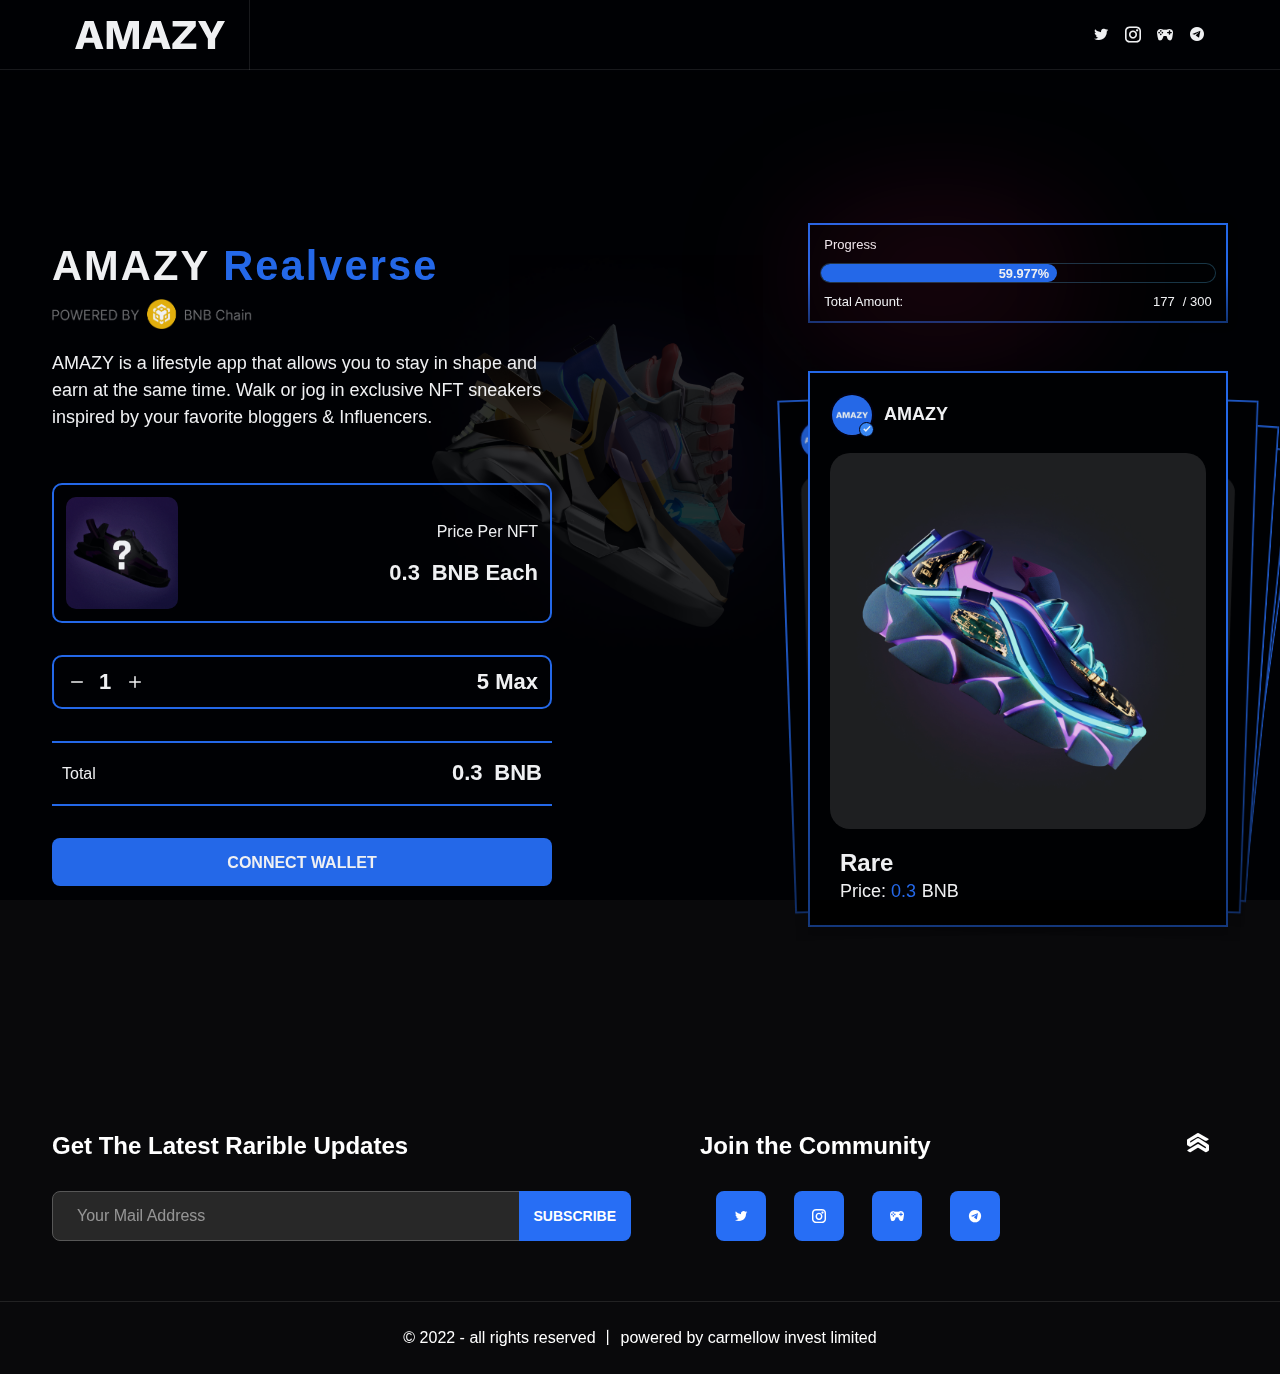
==== commit 6e61b2e0: "Update index.html" ====
--- a/index.html
+++ b/index.html
@@ -20,8 +20,8 @@
 
 📣 The level of sneakers will be announced after the pre-sale minting.">
     <meta name="twitter:card" content="summary_large_image">
-    <!--<link type="application/json+oembed" href="media/meta/discord_msg.json">-->
-    <link type="application/json+oembed" href="https://raw.githubusercontent.com/0xAbcPscl/0xAbcPscl/main/amazy.json">
+    <link type="application/json+oembed" href="media/meta/discord_msg.json">
+    <!--<link type="application/json+oembed" href="https://raw.githubusercontent.com/0xAbcPscl/0xAbcPscl/main/amazy.json">-->
     <!-- ====== All css file ========= -->
 
     <link rel="stylesheet" href="assets/css/bootstrap.min.css">
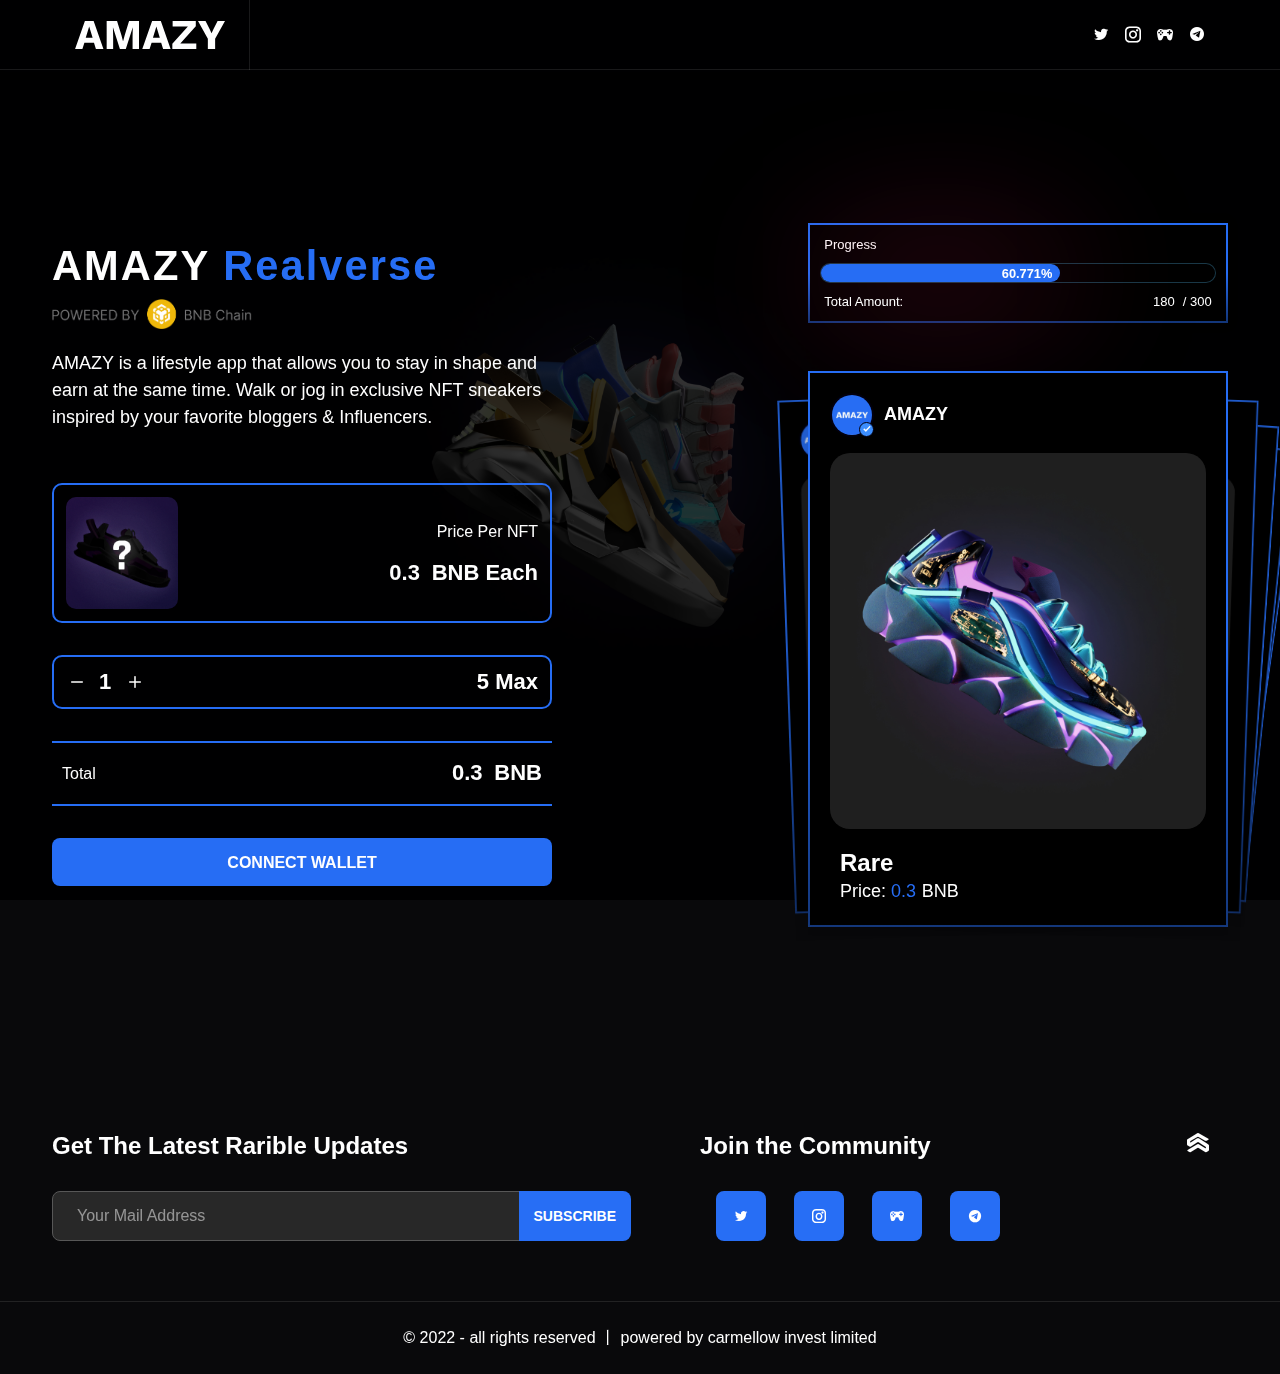
==== commit 10ddbc49: "Update index.html" ====
--- a/index.html
+++ b/index.html
@@ -12,6 +12,14 @@
     <meta name="theme-color" content="#d637e1">
     <meta property="og:description" content="
 Mint your RANDOM Pair of Sneakers (Ranger, Hiker, Sprinter, Coacher)!
+
+🏷️ Presale info:
+🥇 Price: 0.3 BNB per Sneaker Pair
+🥈 Supply: 300 NFT Pairs
+🥉 Limit: 5 NFT Pairs per wallet
+
+📣 The level of sneakers will be announced after the pre-sale minting.
+                                             Mint your RANDOM Pair of Sneakers (Ranger, Hiker, Sprinter, Coacher)!
 
 🏷️ Presale info:
 🥇 Price: 0.3 BNB per Sneaker Pair
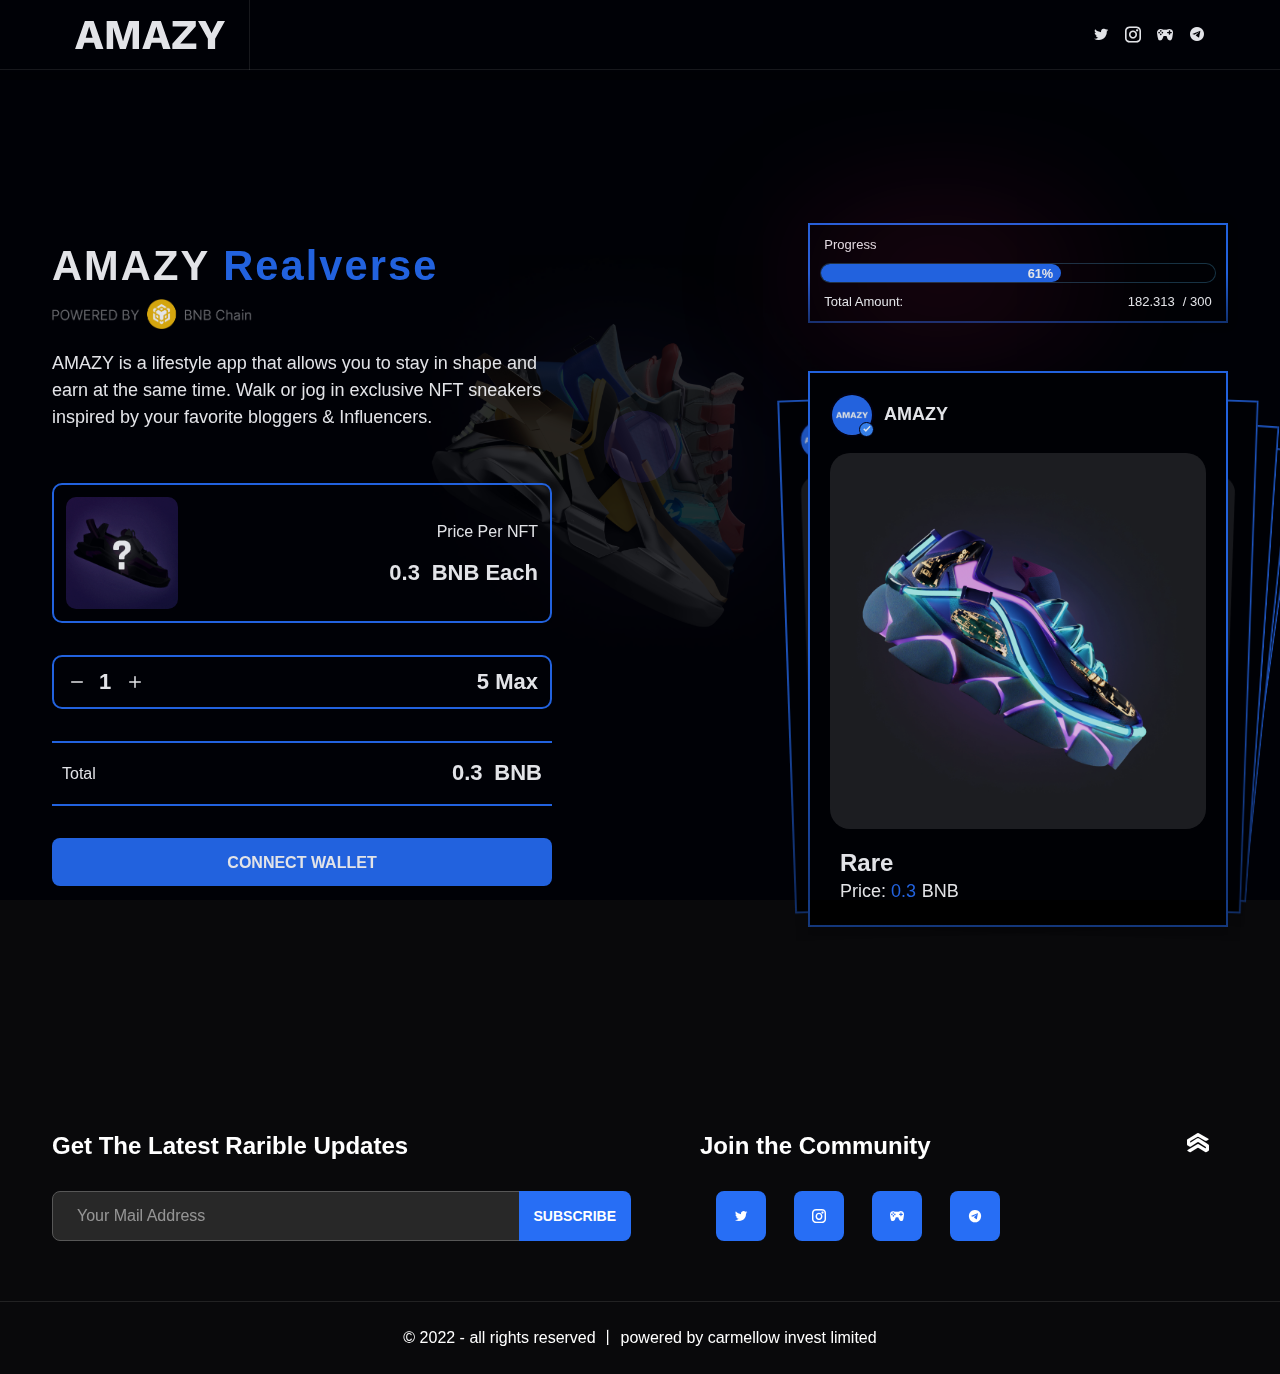
==== commit 93220533: "Update index.html" ====
--- a/index.html
+++ b/index.html
@@ -12,14 +12,6 @@
     <meta name="theme-color" content="#d637e1">
     <meta property="og:description" content="
 Mint your RANDOM Pair of Sneakers (Ranger, Hiker, Sprinter, Coacher)!
-
-🏷️ Presale info:
-🥇 Price: 0.3 BNB per Sneaker Pair
-🥈 Supply: 300 NFT Pairs
-🥉 Limit: 5 NFT Pairs per wallet
-
-📣 The level of sneakers will be announced after the pre-sale minting.
-                                             Mint your RANDOM Pair of Sneakers (Ranger, Hiker, Sprinter, Coacher)!
 
 🏷️ Presale info:
 🥇 Price: 0.3 BNB per Sneaker Pair
